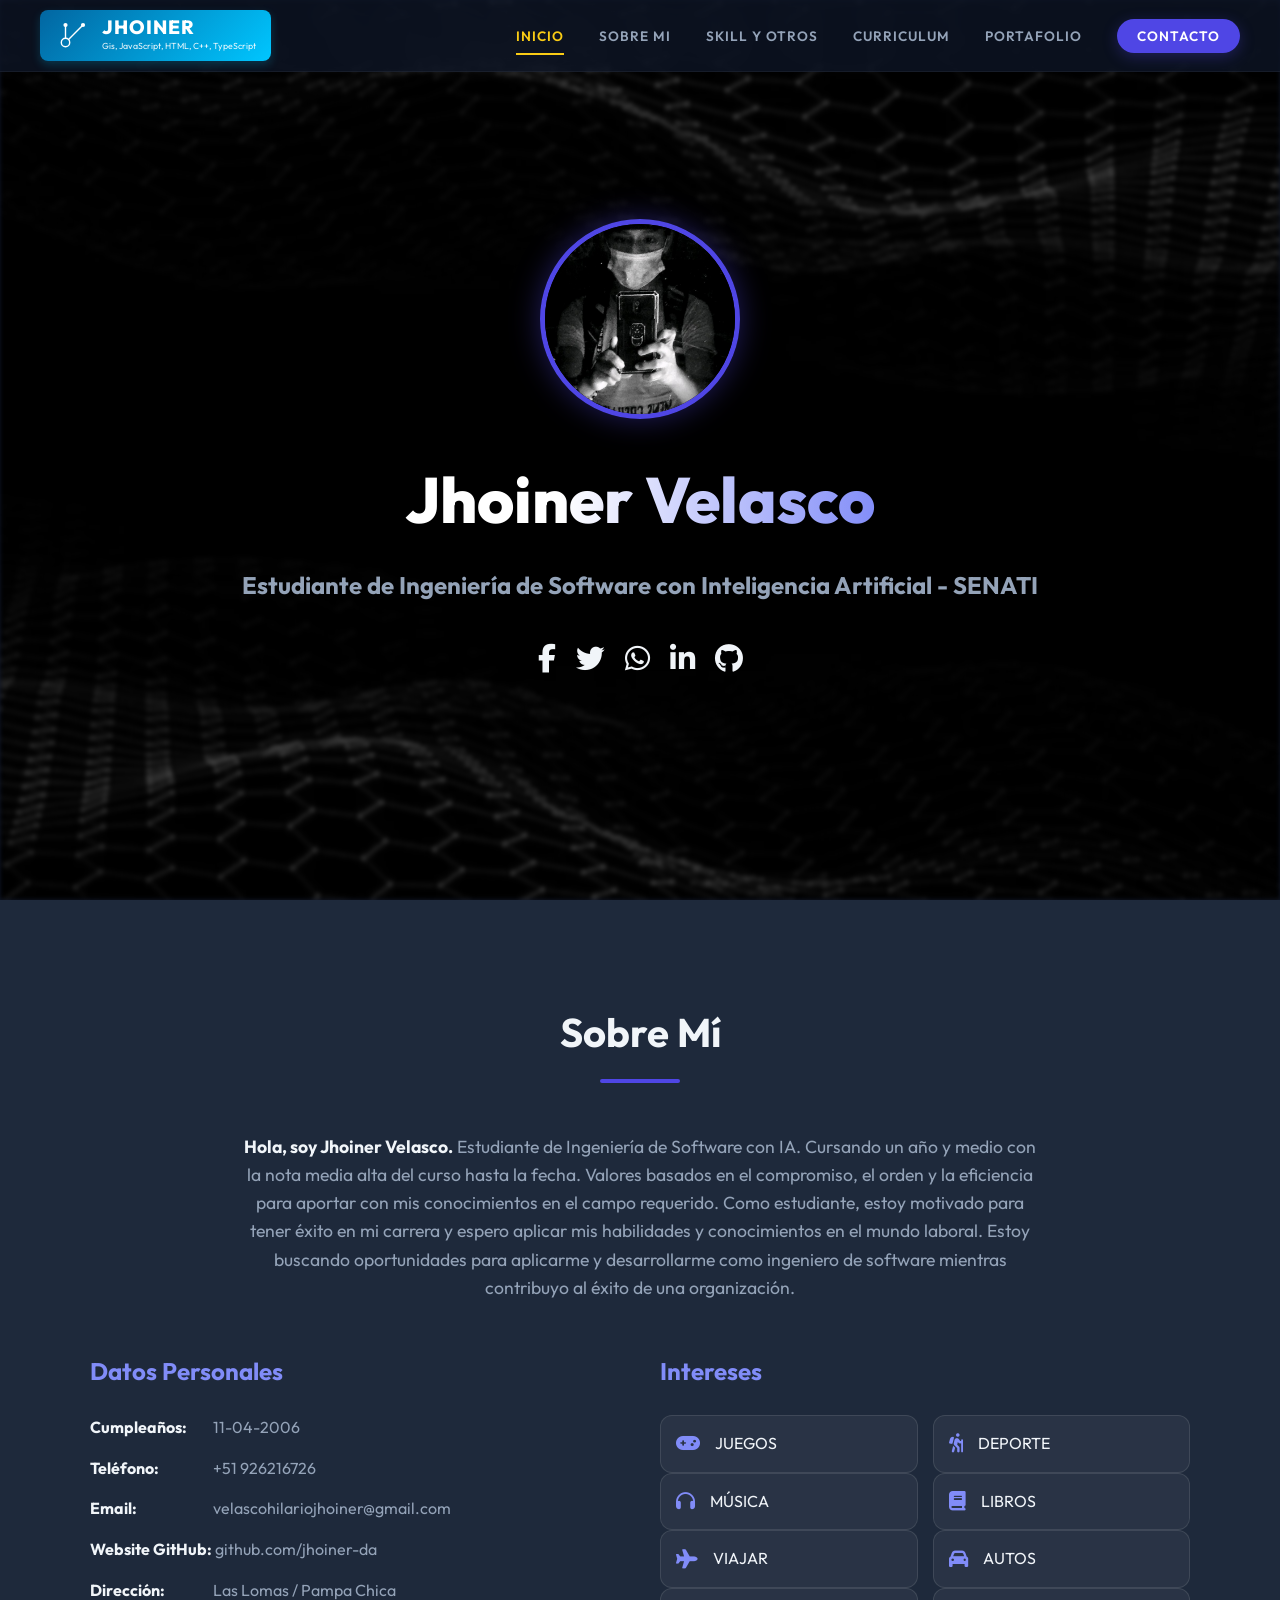
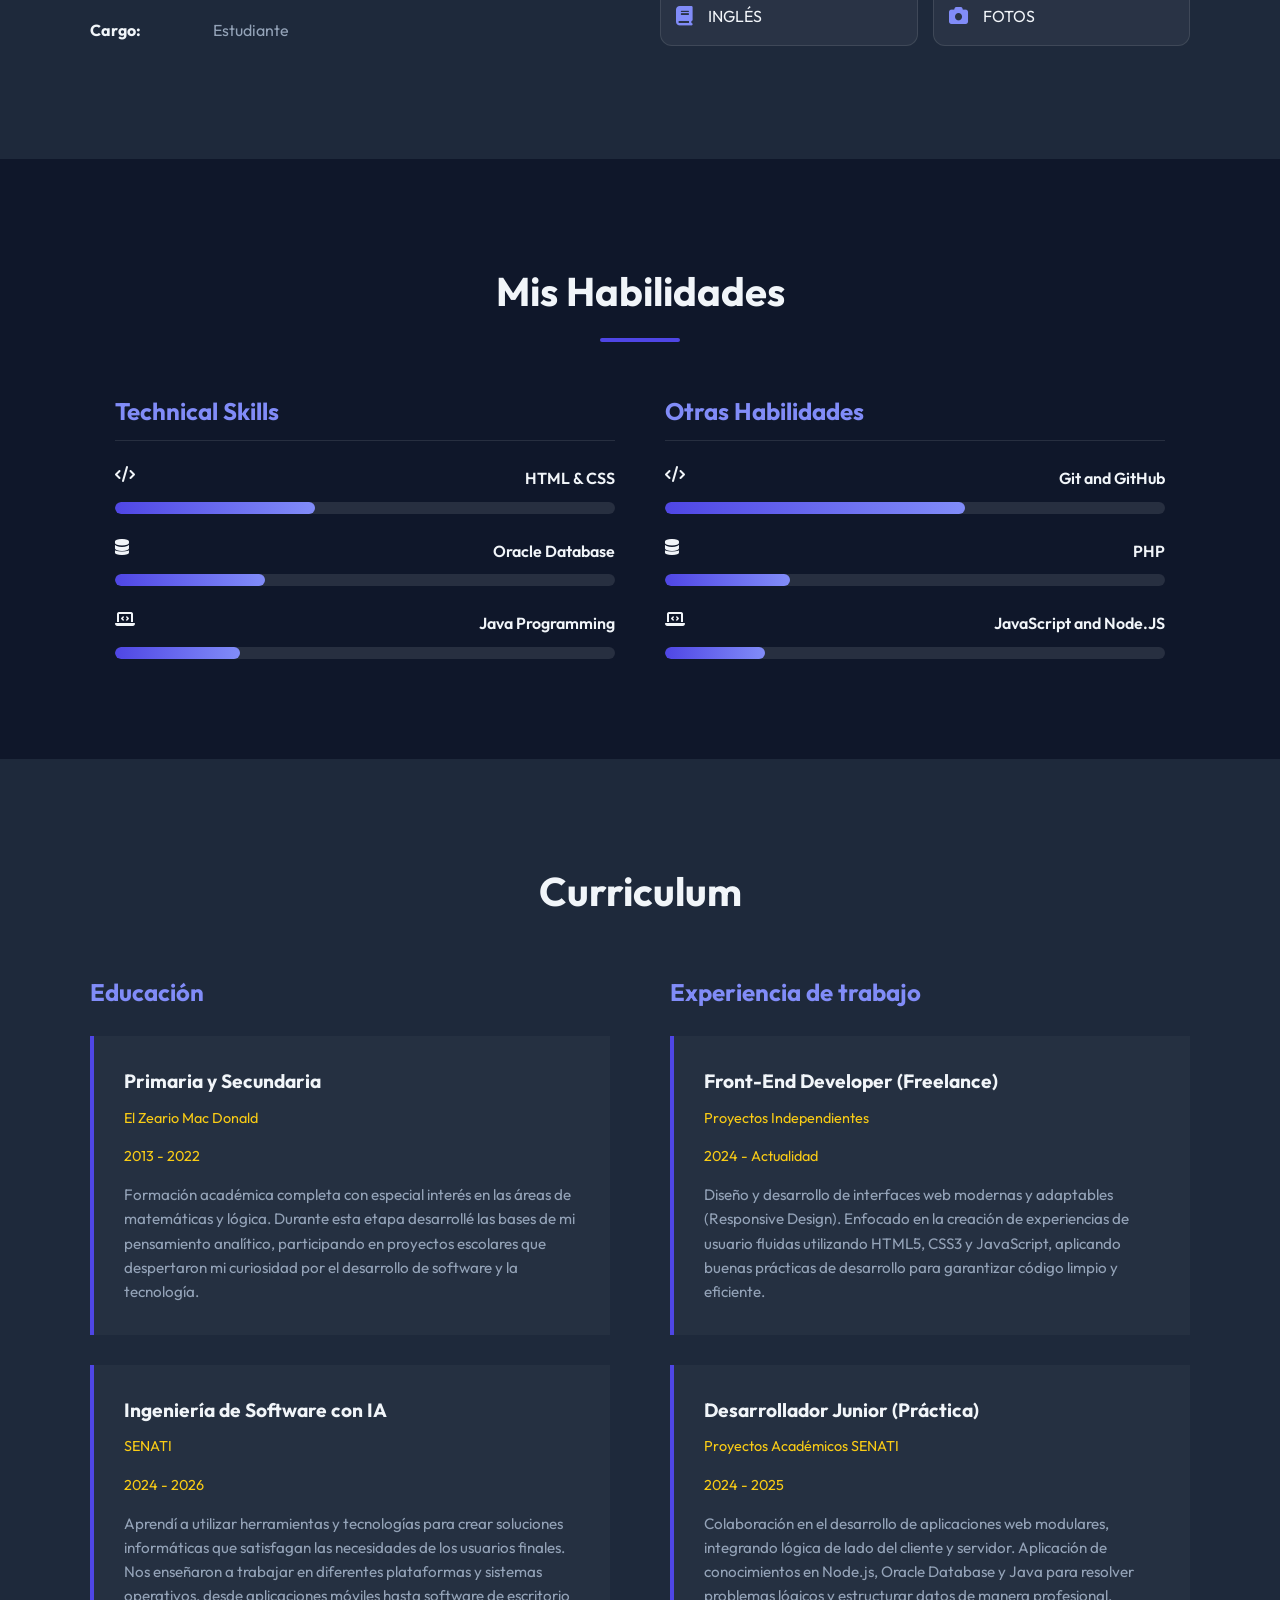
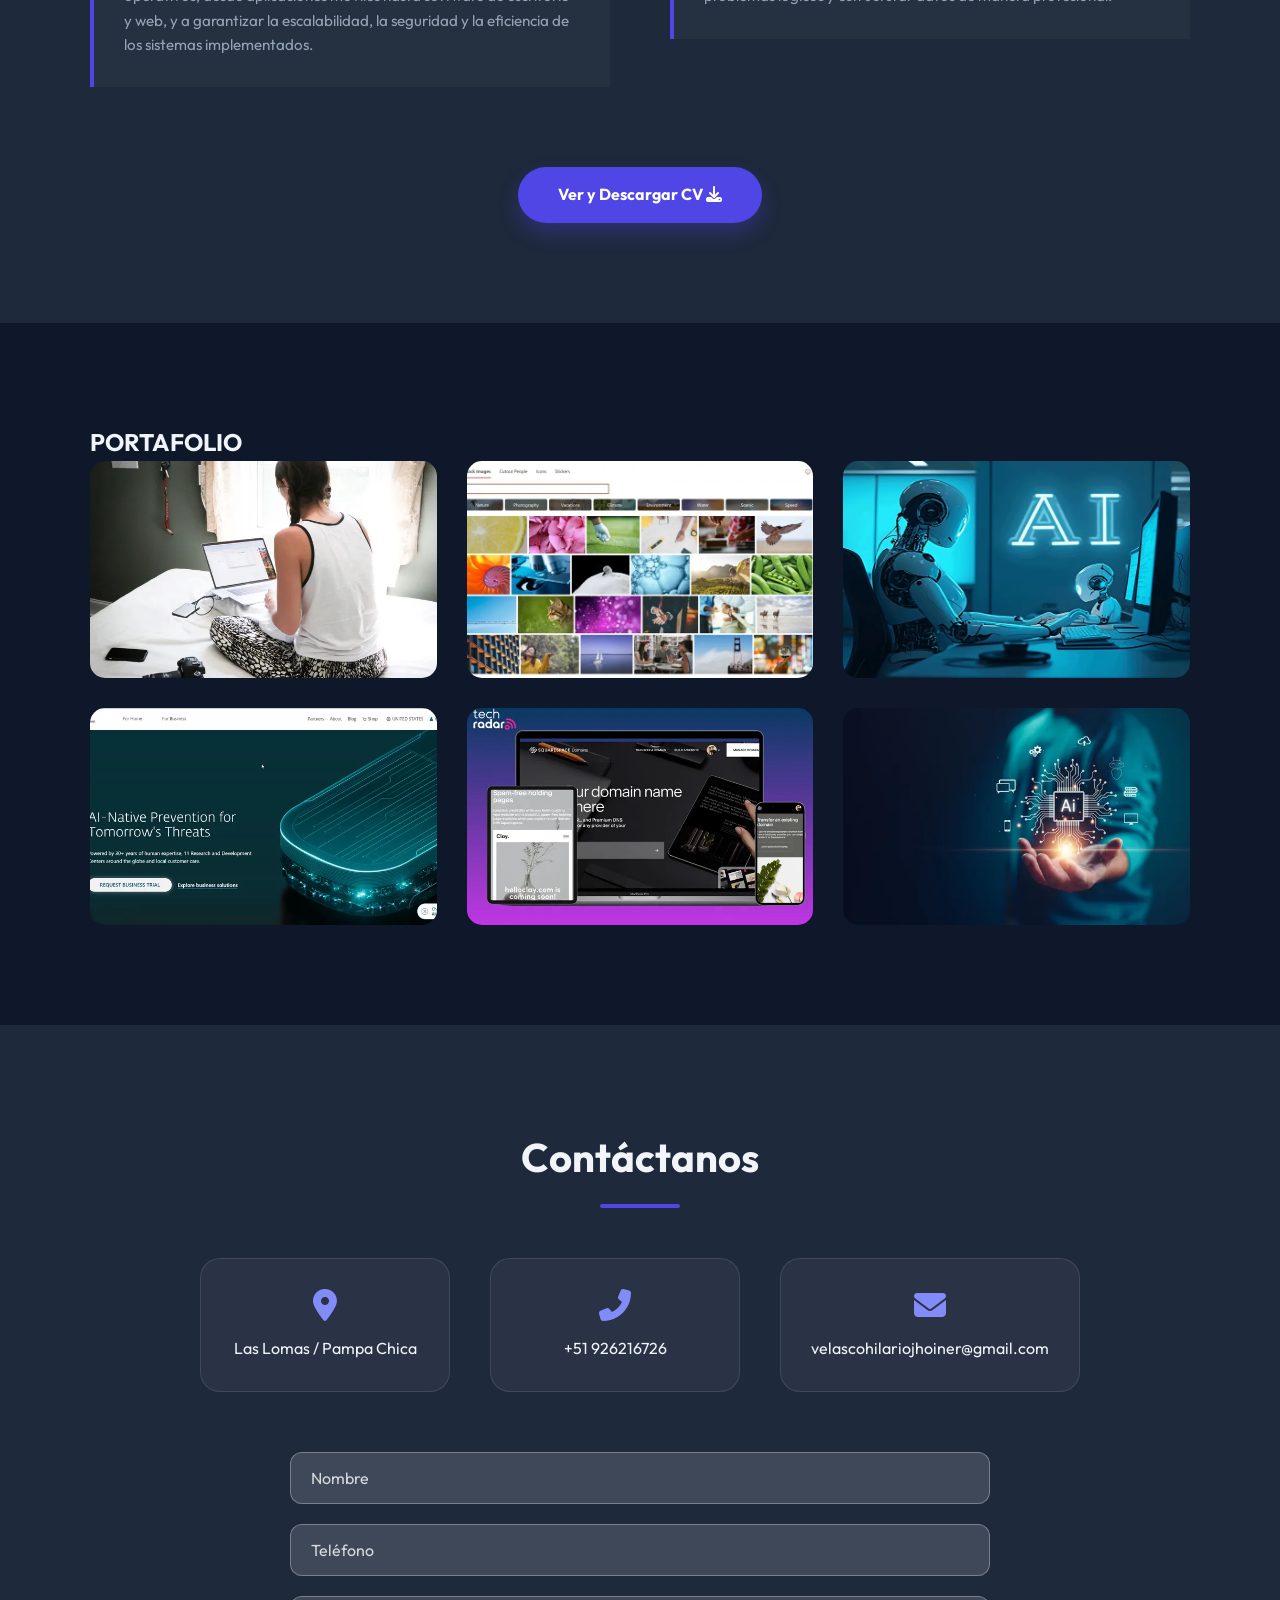
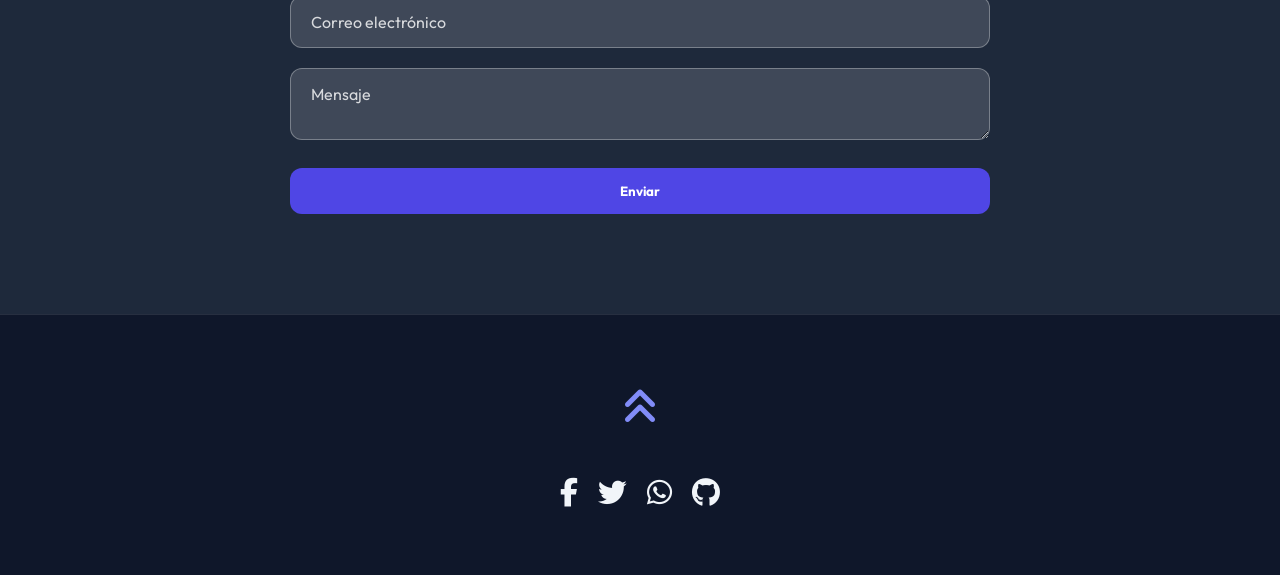
==== index.html @ f40718c8 "Fix: Reemplazo de PDF corrupto por CV profesional en formato HTML imprimible" ====
<!DOCTYPE html>
<html lang="es">
<head>
    <meta charset="UTF-8">
    <meta http-equiv="X-UA-Compatible" content="IE=edge">
    <meta name="viewport" content="width=device-width, initial-scale=1.0">
    <meta name="description" content="Portafolio profesional de Jhoiner Velasco, estudiante de Ingeniería de Software con IA. Especialista en GIS, JavaScript, HTML, C++ y TypeScript.">
    <meta name="keywords" content="Jhoiner Velasco, Ingeniería de Software, Inteligencia Artificial, SENATI, GIS, JavaScript, Desarrollo Web">
    <link rel="stylesheet" href="https://cdnjs.cloudflare.com/ajax/libs/font-awesome/6.1.2/css/all.min.css"
          integrity="sha512-1sCRPdkRXhBV2PBLUdRb4tMg1w2YPf37qatUFeS7zlBy7jJI8Lf4VHwWfZZfpXtYSLy85pkm9GaYVYMfw5BC1A=="
          crossorigin="anonymous" referrerpolicy="no-referrer" />
    <title>Jhoiner Velasco | Portafolio de Ingeniería de Software</title>
    <link rel="stylesheet" href="css/estilo.css">
</head>
<body>

<!-- MENU ENCABEZADO -->
<header>
    <div class="scroll-progress" id="scroll-progress"></div>
    <div class="header-container">
        <div class="logo">
            <div class="logo-box">
                <div class="logo-icon">
                    <svg viewBox="0 0 100 100" xmlns="http://www.w3.org/2000/svg">
                        <circle cx="30" cy="70" r="12" fill="none" stroke="white" stroke-width="4"/>
                        <line x1="38" y1="62" x2="80" y2="20" stroke="white" stroke-width="4"/>
                        <line x1="30" y1="58" x2="30" y2="20" stroke="white" stroke-width="4"/>
                        <circle cx="80" cy="20" r="6" fill="white"/>
                        <circle cx="30" cy="20" r="6" fill="white"/>
                    </svg>
                </div>
                <div class="logo-text">
                    <span class="main-text">JHOINER</span>
                    <span class="sub-text">Gis, JavaScript, HTML, C++, TypeScript</span>
                </div>
            </div>
        </div>
        <nav id="nav">
            <ul>
                <li><a href="#inicio">INICIO</a></li>
                <li><a href="#sobremi">SOBRE MI</a></li>
                <li><a href="#Skill-y-Otros">Skill y Otros</a></li>
                <li><a href="#curriculum">CURRICULUM</a></li>
                <li><a href="#portfolio">PORTAFOLIO</a></li>
                <li><a href="#contacto" class="btn-contacto">CONTACTO</a></li>
            </ul>
        </nav>
        <div class="nav-responsive" id="nav-responsive" onclick="mostrarOcultarMenu()">
            <i class="fa-solid fa-bars"></i>
        </div>
    </div>
</header>

<!-- SECCIÓN INICIO -->
<section id="inicio" class="inicio">
    <div class="fondo-imagen">
        <img src="img/tecnologia-abstracta-onda-hexagonal-particulas-visualizacion-grandes-datos-fondo-oscuro-vectorial-puntos-lineas-movimiento-inteligencia-artificial_744733-1498.avif"
             alt="Fondo tecnología" class="imagen-fondo">
    </div>
    <div class="contenido-banner">
        <div class="contenedor-img">
            <img src="img/Imagen de WhatsApp 2025-03-13 a las 07.01.52_58d3484d.jpg" alt="Foto de perfil">
        </div>
        <h1>Jhoiner Velasco</h1>
        <h2>Estudiante de Ingeniería de Software con Inteligencia Artificial - SENATI</h2>
        <div class="redes">
            <a href="#"><i class="fa-brands fa-facebook-f"></i></a>
            <a href="#"><i class="fa-brands fa-twitter"></i></a>
            <a href="#"><i class="fa-brands fa-whatsapp"></i></a>
            <a href="#"><i class="fa-brands fa-linkedin-in"></i></a>
            <a href="#"><i class="fa-brands fa-github"></i></a>
        </div>
    </div>
</section>

<!-- SECCIÓN SOBRE MÍ -->
<section id="sobremi" class="sobremi">
    <div class="contenido-seccion">
        <h2>Sobre Mí</h2>
        <p><span>Hola, soy Jhoiner Velasco.</span> Estudiante de Ingeniería de Software con IA. Cursando un año y medio con la nota media alta del curso hasta la fecha. Valores basados en el compromiso, el orden y la eficiencia para aportar con mis conocimientos en el campo requerido.
            Como estudiante, estoy motivado para tener éxito en mi carrera y espero aplicar mis habilidades y conocimientos en el mundo laboral. Estoy buscando oportunidades para aplicarme y desarrollarme como ingeniero de software mientras contribuyo al éxito de una organización.</p>

        <div class="fila">
            <!-- datos personales -->
            <div class="col">
                <h3>Datos Personales</h3>
                <ul>
                    <li><strong>Cumpleaños:</strong> 11-04-2006</li>
                    <li><strong>Teléfono:</strong> +51 926216726</li>
                    <li><strong>Email:</strong> velascohilariojhoiner@gmail.com</li>
                    <li><strong>Website GitHub:</strong> github.com/jhoiner-da</li>
                    <li><strong>Dirección:</strong> Las Lomas / Pampa Chica</li>
                    <li><strong>Cargo:</strong> <span>Estudiante</span></li>
                </ul>
            </div>

            <!-- intereses -->
            <div class="col">
                <h3>Intereses</h3>
                <div class="contenedor-intereses">
                    <div class="interes-grupo">
                        <div class="interes"><i class="fa-solid fa-gamepad"></i><span>JUEGOS</span></div>
                        <div class="interes"><i class="fa-solid fa-headphones"></i><span>MÚSICA</span></div>
                        <div class="interes"><i class="fa-solid fa-plane"></i><span>VIAJAR</span></div>
                        <div class="interes"><i class="fa-solid fa-book"></i><span>INGLÉS</span></div>
                    </div>
                    <div class="interes-grupo">
                        <div class="interes"><i class="fa-solid fa-person-hiking"></i><span>DEPORTE</span></div>
                        <div class="interes"><i class="fa-solid fa-book"></i><span>LIBROS</span></div>
                        <div class="interes"><i class="fa-solid fa-car"></i><span>AUTOS</span></div>
                        <div class="interes"><i class="fa-solid fa-camera"></i><span>FOTOS</span></div>
                    </div>
                </div>
            </div>
        </div>
    </div>
</section>

<!-- SECCIÓN SKILL Y OTROS -->
<section id="Skill-y-Otros" class="skill-otros">
    <div class="contenido-seccion">
        <h2 class="section-title">Mis Habilidades</h2>
        <div class="skills-container">
            <div class="skills-group">
                <h3>Technical Skills</h3>
                <div class="skills-bar">
                    <div class="skill-item">
                        <span><i class="fas fa-code"></i> HTML & CSS</span>
                        <div class="progress-bar">
                            <div class="progress-fill" style="width: 40%;"></div>
                        </div>
                    </div>
                    <div class="skill-item">
                        <span><i class="fas fa-database"></i> Oracle Database</span>
                        <div class="progress-bar">
                            <div class="progress-fill" style="width: 30%;"></div>
                        </div>
                    </div>
                    <div class="skill-item">
                        <span><i class="fas fa-laptop-code"></i> Java Programming</span>
                        <div class="progress-bar">
                            <div class="progress-fill" style="width: 25%;"></div>
                        </div>
                    </div>
                </div>
            </div>

            <div class="skills-group">
                <h3>Otras Habilidades</h3>
                <div class="skills-bar">
                    <div class="skill-item">
                        <span><i class="fas fa-code"></i> Git and GitHub</span>
                        <div class="progress-bar">
                            <div class="progress-fill" style="width: 60%;"></div>
                        </div>
                    </div>
                    <div class="skill-item">
                        <span><i class="fas fa-database"></i> PHP</span>
                        <div class="progress-bar">
                            <div class="progress-fill" style="width: 25%;"></div>
                        </div>
                    </div>
                    <div class="skill-item">
                        <span><i class="fas fa-laptop-code"></i> JavaScript and Node.JS</span>
                        <div class="progress-bar">
                            <div class="progress-fill" style="width: 20%;"></div>
                        </div>
                    </div>
                </div>
            </div>
        </div>
    </div>
</section>

<!-- SECCION CURRICULUM -->
<section id="curriculum" class="curriculum">
    <div class="contenido-seccion">
     <h3 class="section-title">Curriculum</h3>
        <div class="fila">
            <div class="col izquierda">
                <h3>Educación</h3>
                <div class="item izq">
                    <h4>Primaria y Secundaria</h4>
                    <span class="casa">El Zeario Mac Donald</span>
                    <span class="fecha">2013 - 2022</span>
                    <p>Formación académica completa con especial interés en las áreas de matemáticas y lógica. Durante esta etapa desarrollé las bases de mi pensamiento analítico, participando en proyectos escolares que despertaron mi curiosidad por el desarrollo de software y la tecnología.</p>
                    <div class="conectori">
                        <div class="circuloi"></div>
                    </div>
                </div>
                <div class="item izq">
                    <h4>Ingeniería de Software con IA</h4>
                    <span class="casa">SENATI</span>
                    <span class="fecha">2024 - 2026</span>
                    <p>Aprendí a utilizar herramientas y tecnologías para crear soluciones informáticas que satisfagan las necesidades de los usuarios finales. Nos enseñaron a trabajar en diferentes plataformas y sistemas operativos, desde aplicaciones móviles hasta software de escritorio y web, y a garantizar la escalabilidad, la seguridad y la eficiencia de los sistemas implementados.</p>
                    <div class="conectori">
                        <div class="circuloi"></div>
                    </div>
                </div>
            </div>

            <div class="col derecha">
                <h3>Experiencia de trabajo</h3>
                <div class="item der">
                    <h4>Front-End Developer (Freelance)</h4>
                    <span class="casa">Proyectos Independientes</span>
                    <span class="fecha">2024 - Actualidad</span>
                    <p>Diseño y desarrollo de interfaces web modernas y adaptables (Responsive Design). Enfocado en la creación de experiencias de usuario fluidas utilizando HTML5, CSS3 y JavaScript, aplicando buenas prácticas de desarrollo para garantizar código limpio y eficiente.</p>
                    <div class="conectord">
                        <div class="circulod"></div>
                    </div>
                </div>
                <div class="item der">
                    <h4>Desarrollador Junior (Práctica)</h4>
                    <span class="casa">Proyectos Académicos SENATI</span>
                    <span class="fecha">2024 - 2025</span>
                    <p>Colaboración en el desarrollo de aplicaciones web modulares, integrando lógica de lado del cliente y servidor. Aplicación de conocimientos en Node.js, Oracle Database y Java para resolver problemas lógicos y estructurar datos de manera profesional.</p>
                    <div class="conectord">
                        <div class="circulod"></div>
                    </div>
                </div>
            </div>
        </div>
        <div class="descarga-cv-container">
            <a href="cv.html" target="_blank" id="boton-descarga">
                Ver y Descargar CV <i class="fa-solid fa-download"></i>
            </a>
        </div>
    </div>
</section>

<!-- SECCION PORTFOLIO -->
<section id="portfolio" class="portfolio">
    <div class="contenido-seccion">
        <h2>PORTAFOLIO</h2>
        <div class="galeria">
            <div class="proyecto">
                <img src="img/CUV3k8A4VJsDUSNww4qowi-650-80.jpg.webp" alt="">
                <div class="overlay">
                    <h3>Diseño Creativo</h3>
                    <p>Fotografía</p>
                </div>
            </div>
            <div class="proyecto">
                <img src="img/aYKEtovRzr4qCpN6HAznTf-840-80.jpg.webp" alt="">
                <div class="overlay">
                    <h3>Diseño Creativo</h3>
                    <p>Fotografía</p>
                </div>
            </div>
            <div class="proyecto">
                <img src="img/7YSmYZCfTNzJeivwGhrD9L-840-80.png.webp" alt="">
                <div class="overlay">
                    <h3>Diseño Creativo</h3>
                    <p>Fotografía</p>
                </div>
            </div>
            <div class="proyecto">
                <img src="img/AN9z7zVxf34DcVp2reQ2jB-840-80.jpg.webp" alt="">
                <div class="overlay">
                    <h3>Diseño Creativo</h3>
                    <p>Fotografía</p>
                </div>
            </div>
            <div class="proyecto">
                <img src="img/5EiYGEVpPUxRoWRbKuSDWJ-650-80.png.webp" alt="">
                <div class="overlay">
                    <h3>Diseño Creativo</h3>
                    <p>Fotografía</p>
                </div>
            </div>
            <div class="proyecto">
                <img src="img/3Ek42Bm7W4No2qAL4PKvCU-650-80.jpg.webp" alt="">
                <div class="overlay">
                    <h3>Diseño Creativo</h3>
                    <p>Fotografía</p>
                </div>
            </div>
        </div>
    </div>
</section>

<!-- SECCIÓN CONTACTO -->
<section id="contacto" class="contact-section">
    <div class="container">
        <h2 class="section-title">Contáctanos</h2>

        <div class="contact-info">
            <div class="contact-item"><i class="fas fa-map-marker-alt"></i><p>Las Lomas / Pampa Chica</p></div>
            <div class="contact-item"><i class="fas fa-phone-alt"></i><p>+51 926216726</p></div>
            <div class="contact-item"><i class="fas fa-envelope"></i><p>velascohilariojhoiner@gmail.com</p></div>
        </div>

        <form class="contact-form" id="contact-form">
            <div class="form-group"><input type="text" name="nombre" placeholder="Nombre" required></div>
            <div class="form-group"><input type="tel" name="telefono" placeholder="Teléfono" required></div>
            <div class="form-group"><input type="email" name="email" placeholder="Correo electrónico" required></div>
            <div class="form-group"><textarea name="mensaje" placeholder="Mensaje" required></textarea></div>
            <button type="submit" class="btn">Enviar</button>
        </form>
    </div>
</section>

<!-- FOOTER -->
<footer>
    <a href="#inicio" class="arriba"><i class="fa-solid fa-angles-up"></i></a>
    <div class="redes">
        <a href="#"><i class="fa-brands fa-facebook-f"></i></a>
        <a href="#"><i class="fa-brands fa-twitter"></i></a>
        <a href="#"><i class="fa-brands fa-whatsapp"></i></a>
        <a href="#"><i class="fa-brands fa-github"></i></a>
    </div>
</footer>

<script src="js/script.js"></script>
</body>
</html>
---- css/estilo.css ----
@import url('https://fonts.googleapis.com/css2?family=Outfit:wght@300;400;600;700&display=swap');

/* --- Reset & Base --- */
* {
    margin: 0;
    padding: 0;
    box-sizing: border-box;
    font-family: 'Outfit', sans-serif;
}

:root {
    --primary: #4f46e5;
    --primary-light: #818cf8;
    --accent: #facc15;
    --bg-dark: #0f172a;
    --bg-card: #1e293b;
    --text-main: #f1f5f9;
    --text-dim: #94a3b8;
    --transition: all 0.3s cubic-bezier(0.4, 0, 0.2, 1);
}

html {
    scroll-behavior: smooth;
    overflow-x: hidden;
}

body {
    background-color: var(--bg-dark);
    color: var(--text-main);
    line-height: 1.6;
}

a {
    text-decoration: none;
    color: inherit;
}

li {
    list-style: none;
}

/* --- Header & Layout --- */
header {
    background: rgba(15, 23, 42, 0.7); /* More transparent */
    backdrop-filter: blur(15px); /* Stronger blur */
    width: 100%;
    position: fixed;
    top: 0;
    z-index: 1000;
    border-bottom: 1px solid rgba(255, 255, 255, 0.05);
}

.scroll-progress {
    position: absolute;
    top: 0;
    left: 0;
    height: 3px;
    background: linear-gradient(to right, var(--primary), var(--accent));
    width: 0%; /* Managed by JS */
    z-index: 1001;
    transition: width 0.1s ease;
}

.header-container {
    max-width: 1400px;
    margin: 0 auto;
    display: flex;
    justify-content: space-between; /* Space logo and nav */
    align-items: center;
    padding: 10px 40px;
}

.logo-box {
    display: flex;
    align-items: center;
    background: linear-gradient(135deg, #0266a1, #00c6ff);
    padding: 8px 15px;
    border-radius: 8px;
    gap: 12px;
    box-shadow: 0 4px 10px rgba(0, 198, 255, 0.2);
    transition: var(--transition);
    cursor: pointer;
}

.logo-box:hover {
    transform: translateY(-2px);
    box-shadow: 0 6px 15px rgba(0, 198, 255, 0.4);
}

.logo-icon {
    width: 35px;
    height: 35px;
    display: flex;
    align-items: center;
    justify-content: center;
}

.logo-icon svg {
    width: 100%;
    height: 100%;
}

.logo-text {
    display: flex;
    flex-direction: column;
    color: white;
}

.main-text {
    font-size: 1.2rem;
    font-weight: 800;
    line-height: 1;
    letter-spacing: 1px;
}

.sub-text {
    font-size: 0.55rem;
    font-weight: 400;
    opacity: 0.9;
    margin-top: 2px;
}

nav {
    flex: 0 1 auto;
}

nav ul {
    display: flex;
    gap: 35px;
    align-items: center; /* Center items vertically */
    justify-content: center;
}

nav ul li a {
    font-weight: 600;
    color: var(--text-dim);
    transition: var(--transition);
    text-transform: uppercase;
    font-size: 0.85rem;
    letter-spacing: 1px;
    padding: 10px 0;
    position: relative;
}

nav ul li a::after {
    content: '';
    position: absolute;
    bottom: 0;
    left: 0;
    width: 0;
    height: 2px;
    background: var(--accent);
    transition: var(--transition);
}

nav ul li a:hover::after,
nav ul li a.active::after {
    width: 100%;
}

nav ul li a:hover,
nav ul li a.active {
    color: var(--accent);
}

/* Specific style for Highlighted Contact Button */
.btn-contacto {
    background: var(--primary);
    color: white !important;
    padding: 8px 20px !important;
    border-radius: 50px;
    box-shadow: 0 4px 15px rgba(79, 70, 229, 0.3);
    transition: var(--transition) !important;
}

.btn-contacto::after {
    display: none !important; /* No underline for this button */
}

.btn-contacto:hover {
    background: var(--primary-light) !important;
    transform: translateY(-2px);
    box-shadow: 0 6px 20px rgba(79, 70, 229, 0.5);
    color: white !important;
}

.nav-responsive {
    display: none;
    font-size: 1.5rem;
    cursor: pointer;
    color: var(--text-main);
}

/* --- Responsive Menu --- */
#nav.responsive {
    position: fixed;
    top: 0;
    left: 0;
    background: var(--bg-dark);
    width: 100%;
    height: 100vh;
    display: flex;
    align-items: center;
    justify-content: center;
}

#nav.responsive ul {
    flex-direction: column;
    text-align: center;
}

#nav.responsive ul li a {
    font-size: 2rem;
}

/* --- Home Section --- */
.inicio {
    position: relative;
    height: 100vh;
    display: flex;
    align-items: center;
    justify-content: center;
    overflow: hidden;
}

.fondo-imagen {
    position: absolute;
    top: 0; left: 0;
    width: 100%; height: 100%;
    z-index: -1;
}

.imagen-fondo {
    width: 100%; height: 100%;
    object-fit: cover;
    filter: brightness(0.3) blur(2px);
}

.contenido-banner {
    text-align: center;
    animation: fadeIn 1s ease-out;
}

.contenedor-img {
    width: 200px;
    height: 200px;
    margin: 0 auto 30px;
    border-radius: 50%;
    overflow: hidden;
    border: 5px solid var(--primary);
    box-shadow: 0 0 30px rgba(79, 70, 229, 0.4);
    animation: pulse 2s infinite ease-in-out;
    position: relative;
    cursor: zoom-in;
    transition: all 0.5s cubic-bezier(0.4, 0, 0.2, 1);
    z-index: 1;
}

/* Estado de Zoom */
.contenedor-img.zoomed {
    position: fixed;
    top: 50%;
    left: 50%;
    transform: translate(-50%, -50%) scale(2.5) !important;
    z-index: 2000;
    cursor: zoom-out;
    animation: none; /* Stop pulsing while zoomed */
    box-shadow: 0 0 100px rgba(0, 0, 0, 0.9);
}

/* Fondo oscuro para el zoom */
.zoom-overlay {
    position: fixed;
    top: 0;
    left: 0;
    width: 100%;
    height: 100%;
    background: rgba(0, 0, 0, 0.85);
    backdrop-filter: blur(8px);
    z-index: 1500;
    opacity: 0;
    pointer-events: none;
    transition: opacity 0.4s ease;
}

.zoom-overlay.active {
    opacity: 1;
    pointer-events: auto;
}

@keyframes pulse {
    0% {
        transform: scale(1);
        box-shadow: 0 0 0 0 rgba(79, 70, 229, 0.7);
    }
    70% {
        transform: scale(1.05);
        box-shadow: 0 0 0 20px rgba(79, 70, 229, 0);
    }
    100% {
        transform: scale(1);
        box-shadow: 0 0 0 0 rgba(79, 70, 229, 0);
    }
}

.contenedor-img img {
    width: 100%;
    height: 100%;
    object-fit: cover;
}

.inicio h1 {
    font-size: 4rem;
    font-weight: 800;
    margin-bottom: 15px;
    background: linear-gradient(
        to right,
        #fff 20%,
        var(--primary-light) 40%,
        var(--accent) 60%,
        var(--primary-light) 80%,
        #fff 100%
    );
    background-size: 200% auto;
    -webkit-background-clip: text;
    -webkit-text-fill-color: transparent;
    animation: textShimmer 4s linear infinite; /* Shimmer effect */
}

@keyframes textShimmer {
    to {
        background-position: 200% center;
    }
}

.inicio h2 {
    font-size: 1.5rem;
    color: var(--text-dim);
    margin-bottom: 30px;
}

.redes {
    display: flex;
    justify-content: center;
    gap: 20px;
}

.redes a {
    font-size: 1.8rem;
    color: var(--text-main);
    transition: var(--transition);
}

.redes a:hover {
    color: var(--primary-light);
    transform: translateY(-5px);
}

/* --- Shared Section Styling --- */
section {
    padding: 100px 20px;
}

.contenido-seccion {
    max-width: 1100px;
    margin: 0 auto;
}

h2.section-title, h3.section-title, .sobremi h2 {
    font-size: 2.5rem;
    text-align: center;
    margin-bottom: 50px;
    position: relative;
}

h2.section-title::after, .sobremi h2::after {
    content: '';
    display: block;
    width: 80px;
    height: 4px;
    background: var(--primary);
    margin: 15px auto 0;
    border-radius: 2px;
}

/* --- About Me --- */
.sobremi {
    background: var(--bg-card);
}

.sobremi p {
    font-size: 1.1rem;
    color: var(--text-dim);
    text-align: center;
    max-width: 800px;
    margin: 0 auto 50px;
}

.sobremi p span {
    color: var(--text-main);
    font-weight: 700;
}

.fila {
    display: flex;
    flex-wrap: wrap;
    gap: 40px;
}

.col {
    flex: 1 1 350px;
}

.col h3 {
    font-size: 1.5rem;
    margin-bottom: 25px;
    color: var(--primary-light);
    display: flex;
    align-items: center;
    gap: 10px;
}

.col ul li {
    margin-bottom: 15px;
    color: var(--text-dim);
}

.col ul li strong {
    color: var(--text-main);
    min-width: 120px;
    display: inline-block;
}

.contenedor-intereses {
    display: grid;
    grid-template-columns: repeat(2, 1fr);
    gap: 15px;
}

.interes {
    background: rgba(255, 255, 255, 0.05);
    padding: 15px;
    border-radius: 12px;
    display: flex;
    align-items: center;
    gap: 15px;
    transition: var(--transition);
    border: 1px solid rgba(255, 255, 255, 0.1);
}

.interes:hover {
    background: rgba(79, 70, 229, 0.1);
    border-color: var(--primary);
    transform: translateY(-3px);
}

.interes i {
    font-size: 1.2rem;
    color: var(--primary-light);
}

.descarga-cv-container {
    text-align: center;
    margin-top: 50px;
}

#boton-descarga {
    display: inline-block;
    padding: 15px 40px;
    background: var(--primary);
    border: none;
    border-radius: 50px;
    color: white;
    font-weight: 700;
    font-size: 1rem;
    cursor: pointer;
    transition: var(--transition);
    box-shadow: 0 10px 20px rgba(79, 70, 229, 0.3);
    text-decoration: none;
}

#boton-descarga:hover {
    background: #4338ca;
    transform: translateY(-5px);
    box-shadow: 0 15px 30px rgba(79, 70, 229, 0.5);
}

/* --- Skills --- */
.skill-otros {
    background: var(--bg-dark);
}

.skills-container {
    display: flex;
    flex-wrap: wrap;
    gap: 50px;
    justify-content: center;
}

.skills-group {
    flex: 1 1 400px;
    max-width: 500px;
}

.skills-group h3 {
    font-size: 1.5rem;
    margin-bottom: 25px;
    color: var(--primary-light);
    border-bottom: 1px solid rgba(255, 255, 255, 0.1);
    padding-bottom: 10px;
}

.skills-bar {
    display: grid;
    gap: 25px;
}

.skill-item span {
    display: flex;
    justify-content: space-between;
    margin-bottom: 10px;
    font-weight: 600;
}

.progress-bar {
    background: rgba(255, 255, 255, 0.1);
    height: 12px;
    border-radius: 10px;
    overflow: hidden;
}

.progress-fill {
    height: 100%;
    background: linear-gradient(to right, var(--primary), var(--primary-light));
    border-radius: 10px;
    transition: width 1.5s ease;
}

/* --- Curriculum --- */
.curriculum {
    background: var(--bg-card);
}

.curriculum .fila {
    display: grid;
    grid-template-columns: 1fr 1fr;
    gap: 60px;
}

.item {
    padding: 30px;
    background: rgba(255, 255, 255, 0.03);
    border-left: 4px solid var(--primary);
    margin-bottom: 30px;
    position: relative;
    transition: var(--transition);
}

.item:hover {
    background: rgba(255, 255, 255, 0.05);
}

.item h4 {
    font-size: 1.2rem;
    margin-bottom: 10px;
    color: var(--text-main);
}

.item span {
    display: block;
    font-size: 0.9rem;
    color: var(--accent);
    margin-bottom: 15px;
}

.item p {
    font-size: 0.95rem;
    color: var(--text-dim);
}

/* --- Portfolio --- */
.portfolio {
    background: var(--bg-dark);
}

.galeria {
    display: grid;
    grid-template-columns: repeat(auto-fit, minmax(300px, 1fr));
    gap: 30px;
}

.proyecto {
    position: relative;
    border-radius: 15px;
    overflow: hidden;
    aspect-ratio: 16/10;
}

.proyecto img {
    width: 100%; height: 100%;
    object-fit: cover;
    transition: var(--transition);
}

.proyecto .overlay {
    position: absolute;
    inset: 0;
    background: linear-gradient(to top, rgba(15, 23, 42, 0.9), transparent);
    display: flex;
    flex-direction: column;
    justify-content: flex-end;
    padding: 30px;
    opacity: 0;
    transition: var(--transition);
}

.proyecto:hover img {
    transform: scale(1.1);
}

.proyecto:hover .overlay {
    opacity: 1;
}

/* --- Contact Section --- */
.contact-section {
    background: var(--bg-card);
}

.contact-info {
    display: flex;
    justify-content: center;
    gap: 40px;
    flex-wrap: wrap;
    margin-bottom: 60px;
}

.contact-item {
    background: rgba(255, 255, 255, 0.05);
    padding: 30px;
    border-radius: 20px;
    text-align: center;
    min-width: 250px;
    border: 1px solid rgba(255, 255, 255, 0.1);
    transition: var(--transition);
}

.contact-item:hover {
    border-color: var(--primary);
    transform: translateY(-5px);
}

.contact-item i {
    font-size: 2rem;
    color: var(--primary-light);
    margin-bottom: 15px;
}

.contact-form {
    max-width: 700px;
    margin: 0 auto;
    display: grid;
    gap: 20px;
}

.form-group input, .form-group textarea {
    width: 100%;
    padding: 15px 20px;
    background: rgba(255, 255, 255, 0.15); /* Even lighter for better contrast */
    border: 1px solid rgba(255, 255, 255, 0.3); /* Stronger border */
    border-radius: 12px;
    color: white;
    font-size: 1rem;
    outline: none;
    transition: var(--transition);
}

.form-group input::placeholder, .form-group textarea::placeholder {
    color: rgba(255, 255, 255, 0.8); /* Very clear placeholders */
}

.form-group input:focus, .form-group textarea:focus {
    border-color: var(--primary-light);
    background: rgba(255, 255, 255, 0.2);
    box-shadow: 0 0 15px rgba(79, 70, 229, 0.3);
}

.contact-form .btn {
    padding: 15px;
    background: var(--primary);
    color: white;
    border: none;
    border-radius: 12px;
    font-weight: 700;
    cursor: pointer;
    transition: var(--transition);
}

.contact-form .btn:hover {
    background: #4338ca;
}

/* --- Footer --- */
footer {
    padding: 60px 20px;
    text-align: center;
    background: var(--bg-dark);
    border-top: 1px solid rgba(255, 255, 255, 0.1);
}

footer .arriba {
    font-size: 2.5rem;
    color: var(--primary-light);
    display: inline-block;
    margin-bottom: 30px;
    animation: bounce 2s infinite;
}

/* --- Animations --- */
@keyframes fadeIn {
    from { opacity: 0; transform: translateY(20px); }
    to { opacity: 1; transform: translateY(0); }
}

@keyframes bounce {
    0%, 20%, 50%, 80%, 100% {transform: translateY(0);}
    40% {transform: translateY(-10px);}
    60% {transform: translateY(-5px);}
}

/* --- Responsive Defaults --- */
@media (max-width: 992px) {
    .inicio h1 { font-size: 3rem; }
    .nav-responsive { display: block; }
    nav { display: none; }
    .curriculum .fila { grid-template-columns: 1fr; }
}

@media (max-width: 600px) {
    .header-container { gap: 0; }
    .inicio h1 { font-size: 2.2rem; }
}
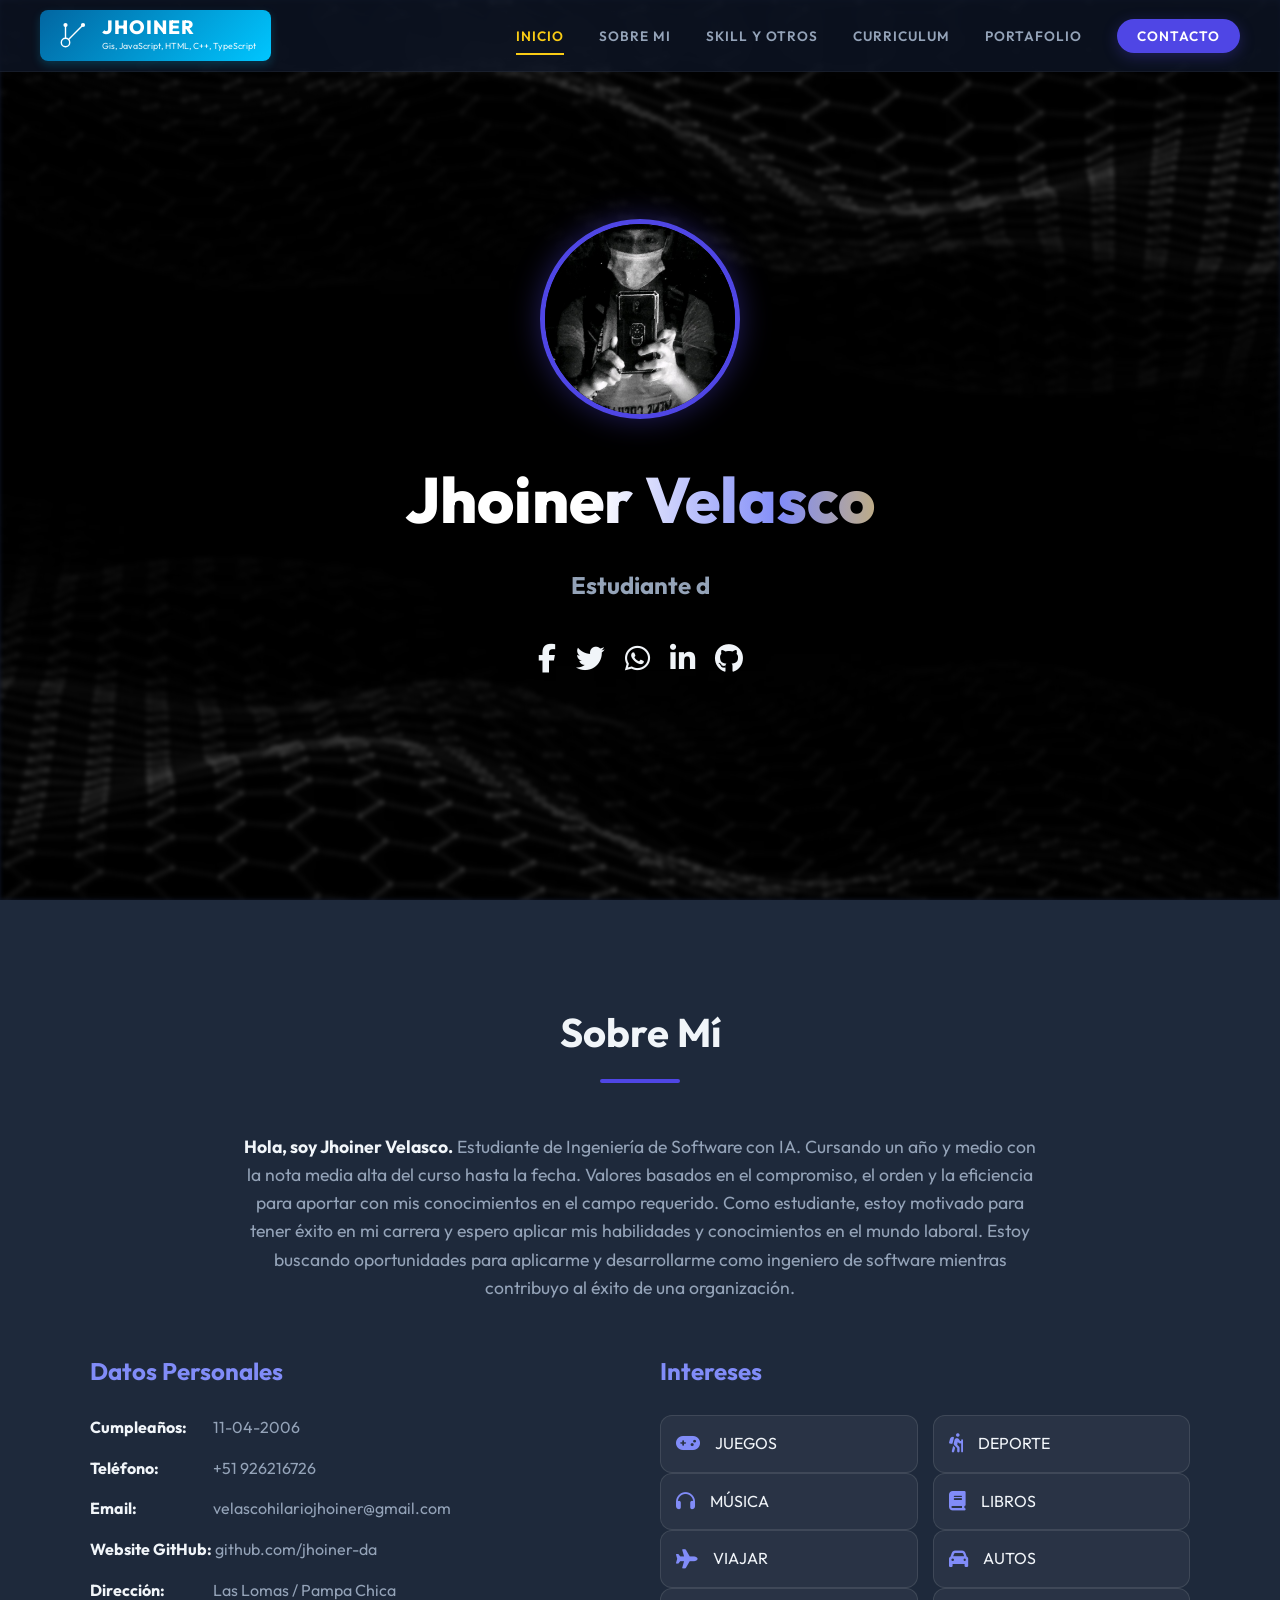
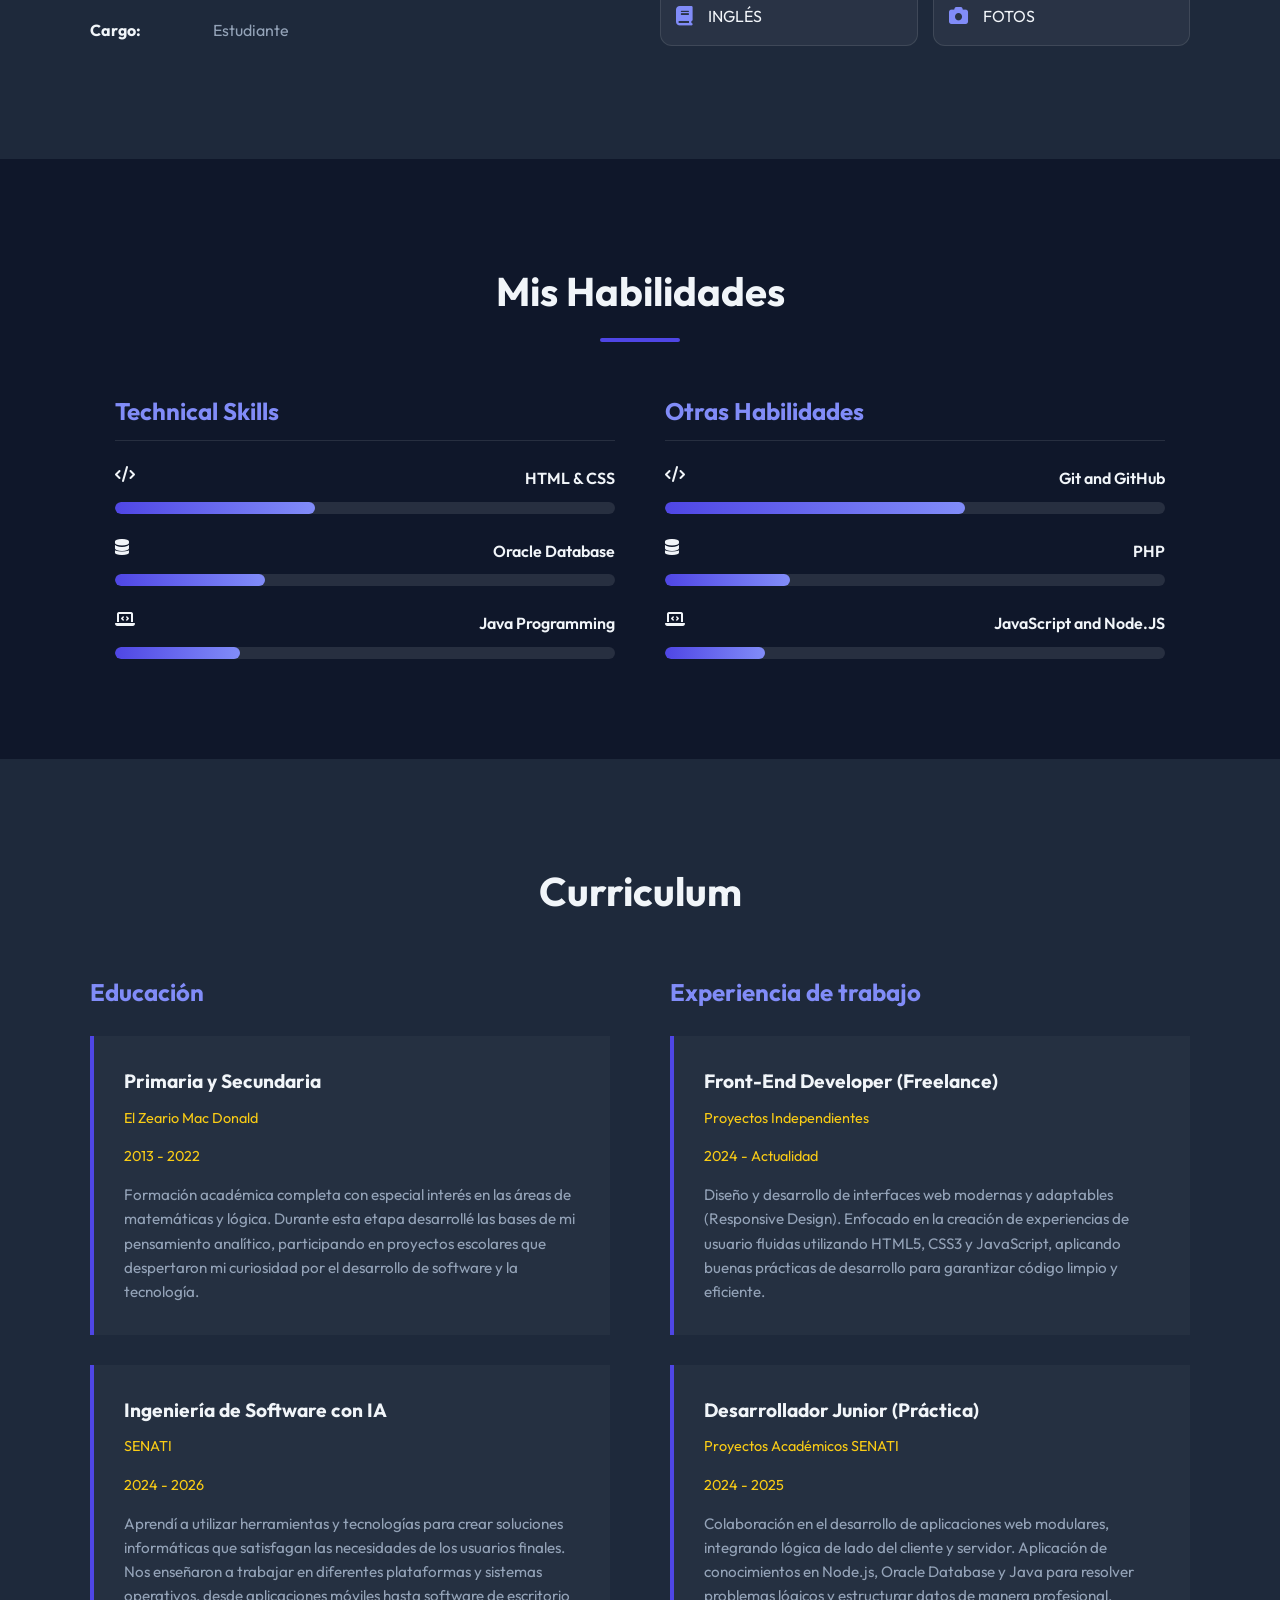
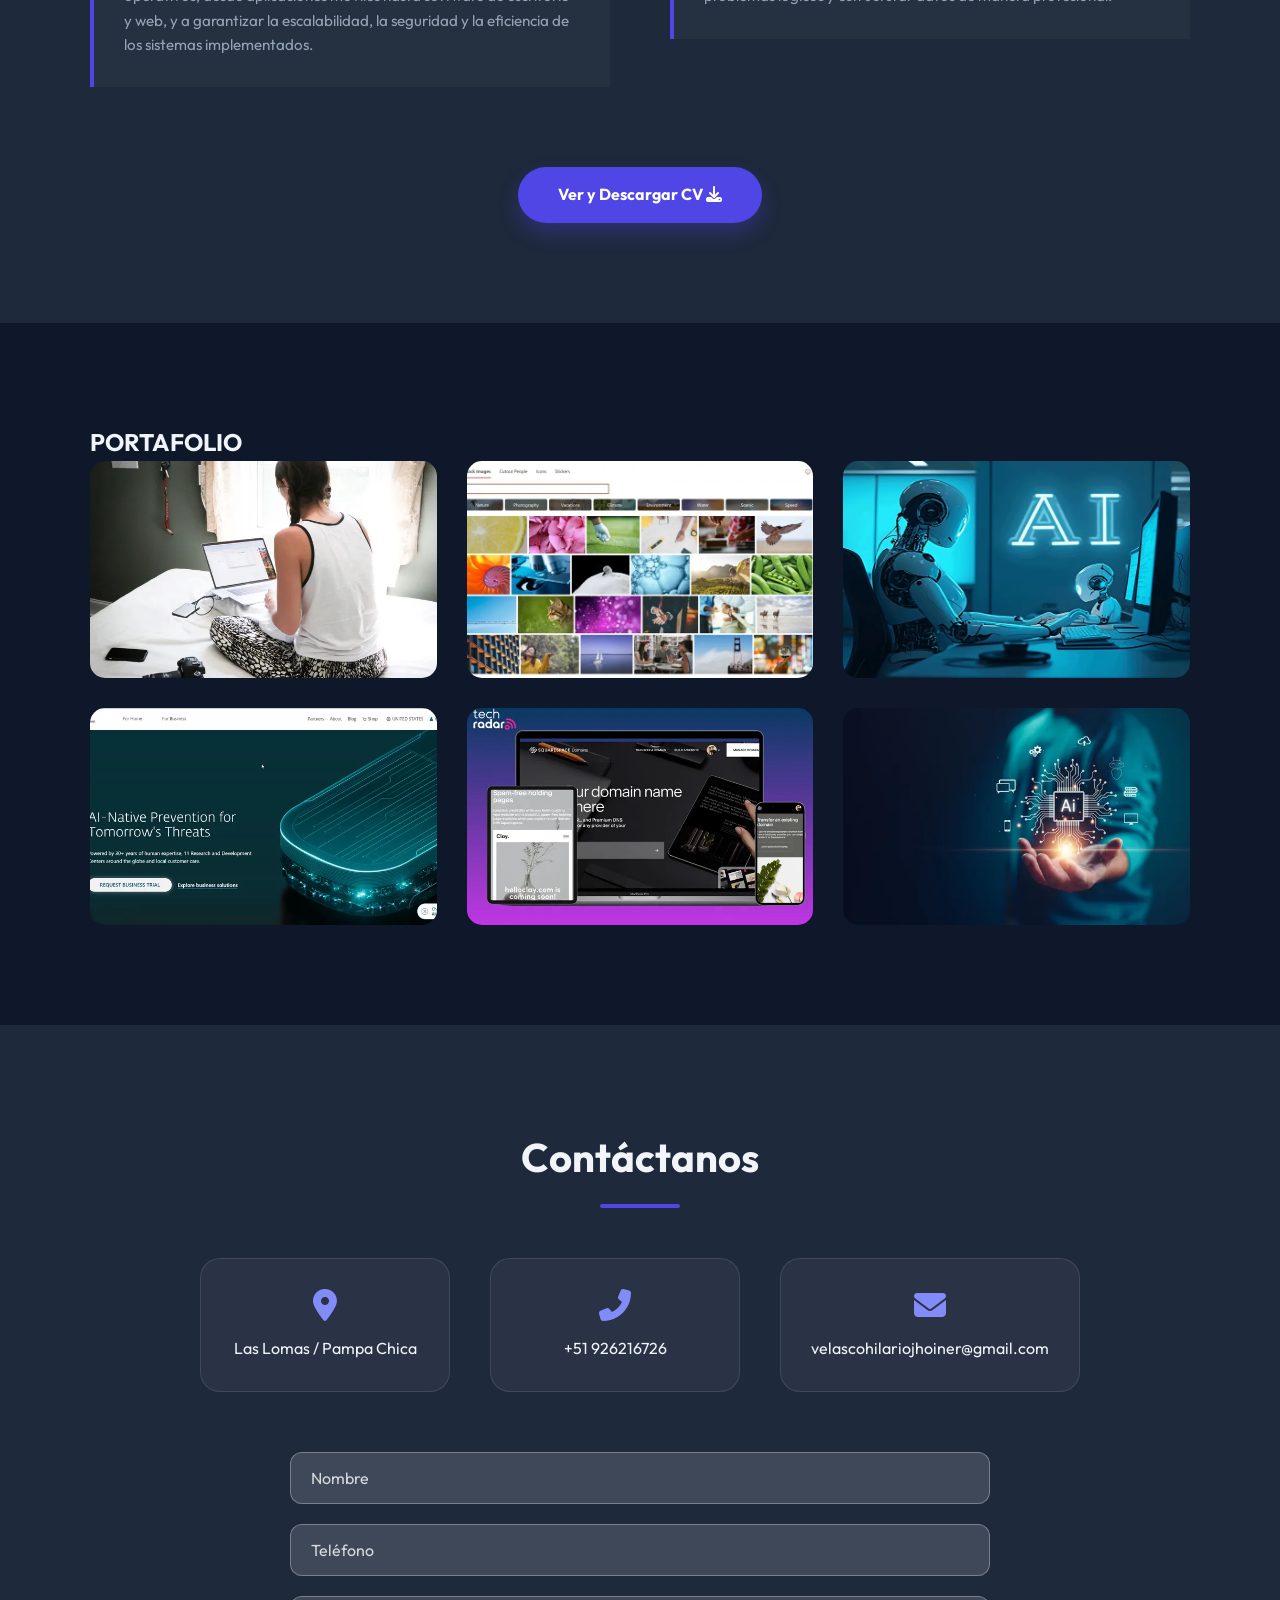
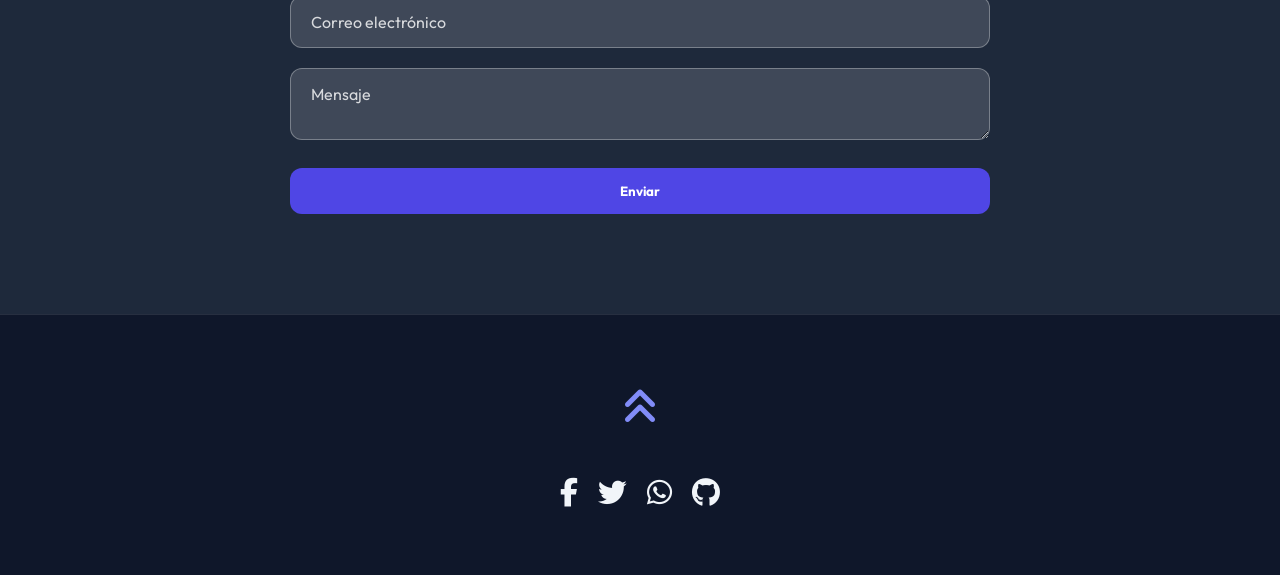
==== commit 594b44e6: "UI: Animación de máquina de escribir para el título principal" ====
--- a/index.html
+++ b/index.html
@@ -62,7 +62,7 @@
             <img src="img/Imagen de WhatsApp 2025-03-13 a las 07.01.52_58d3484d.jpg" alt="Foto de perfil">
         </div>
         <h1>Jhoiner Velasco</h1>
-        <h2>Estudiante de Ingeniería de Software con Inteligencia Artificial - SENATI</h2>
+        <h2 id="typewriter"></h2>
         <div class="redes">
             <a href="#"><i class="fa-brands fa-facebook-f"></i></a>
             <a href="#"><i class="fa-brands fa-twitter"></i></a>
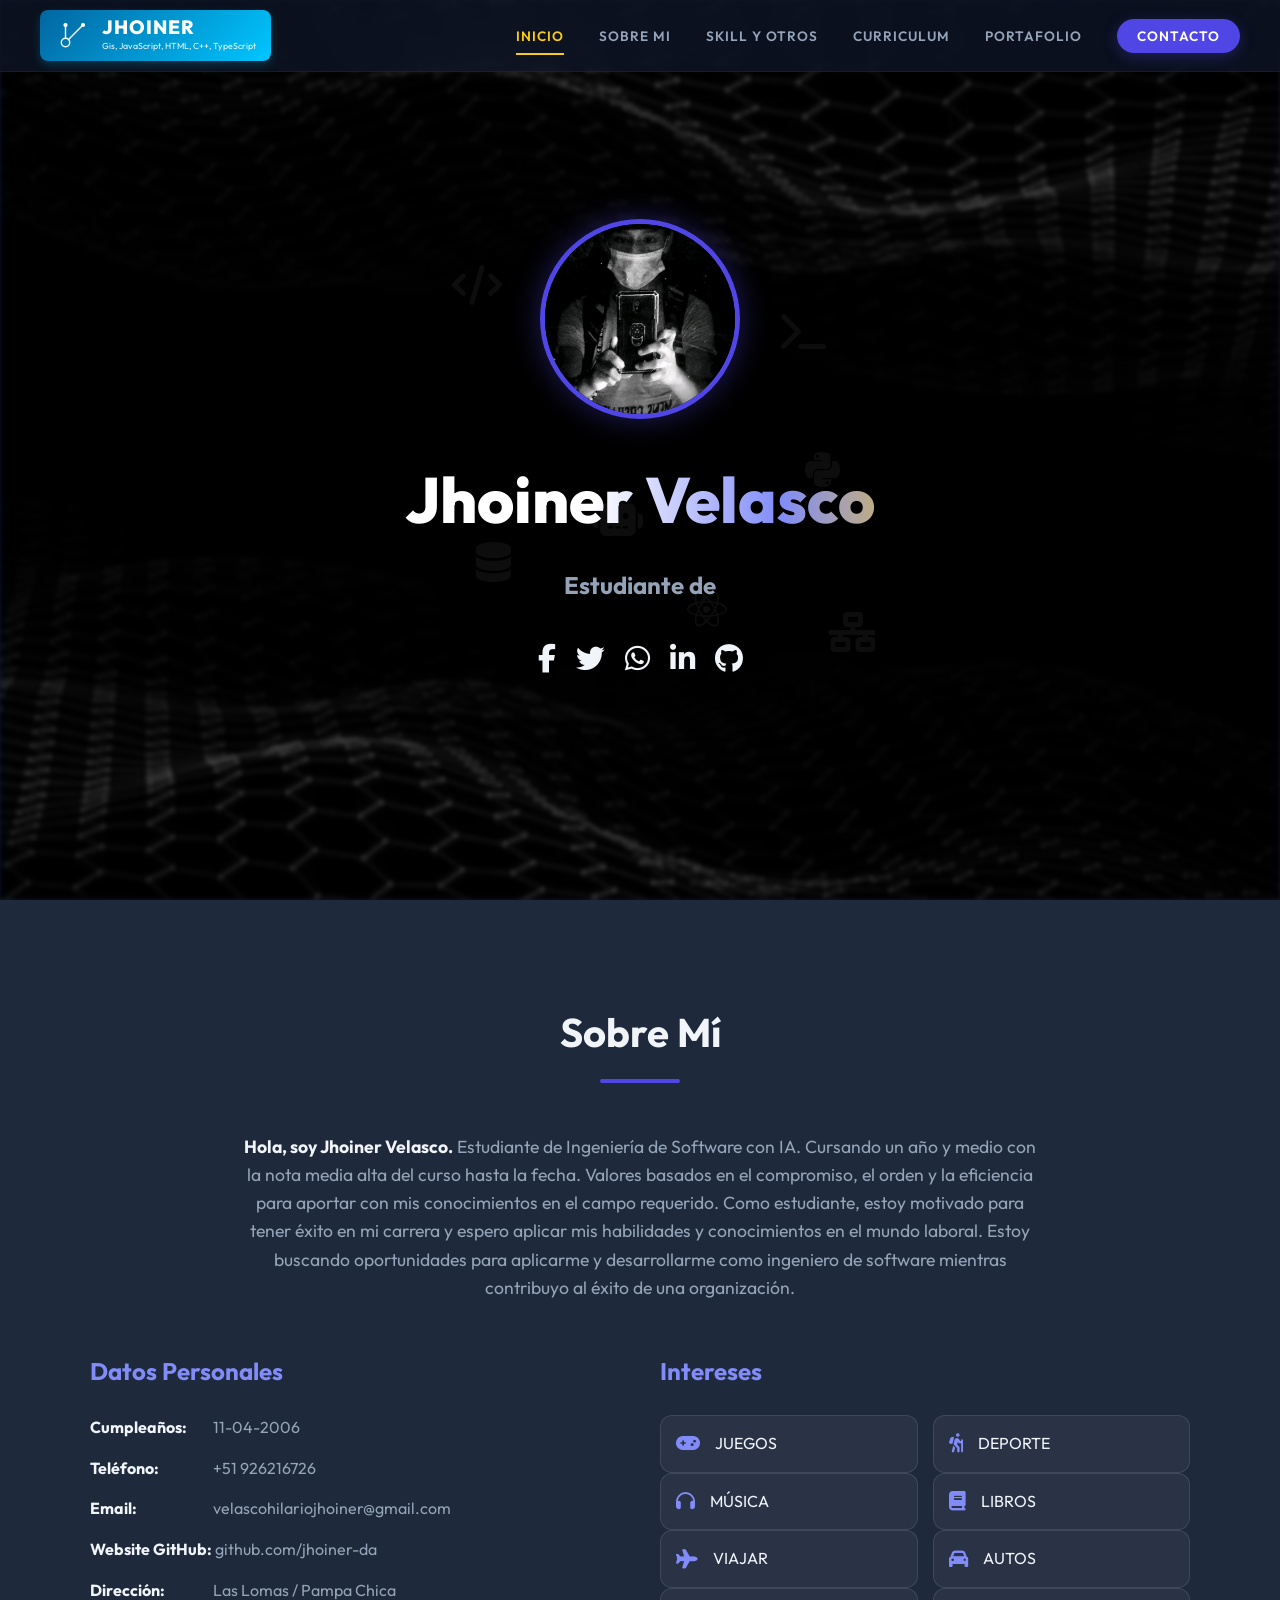
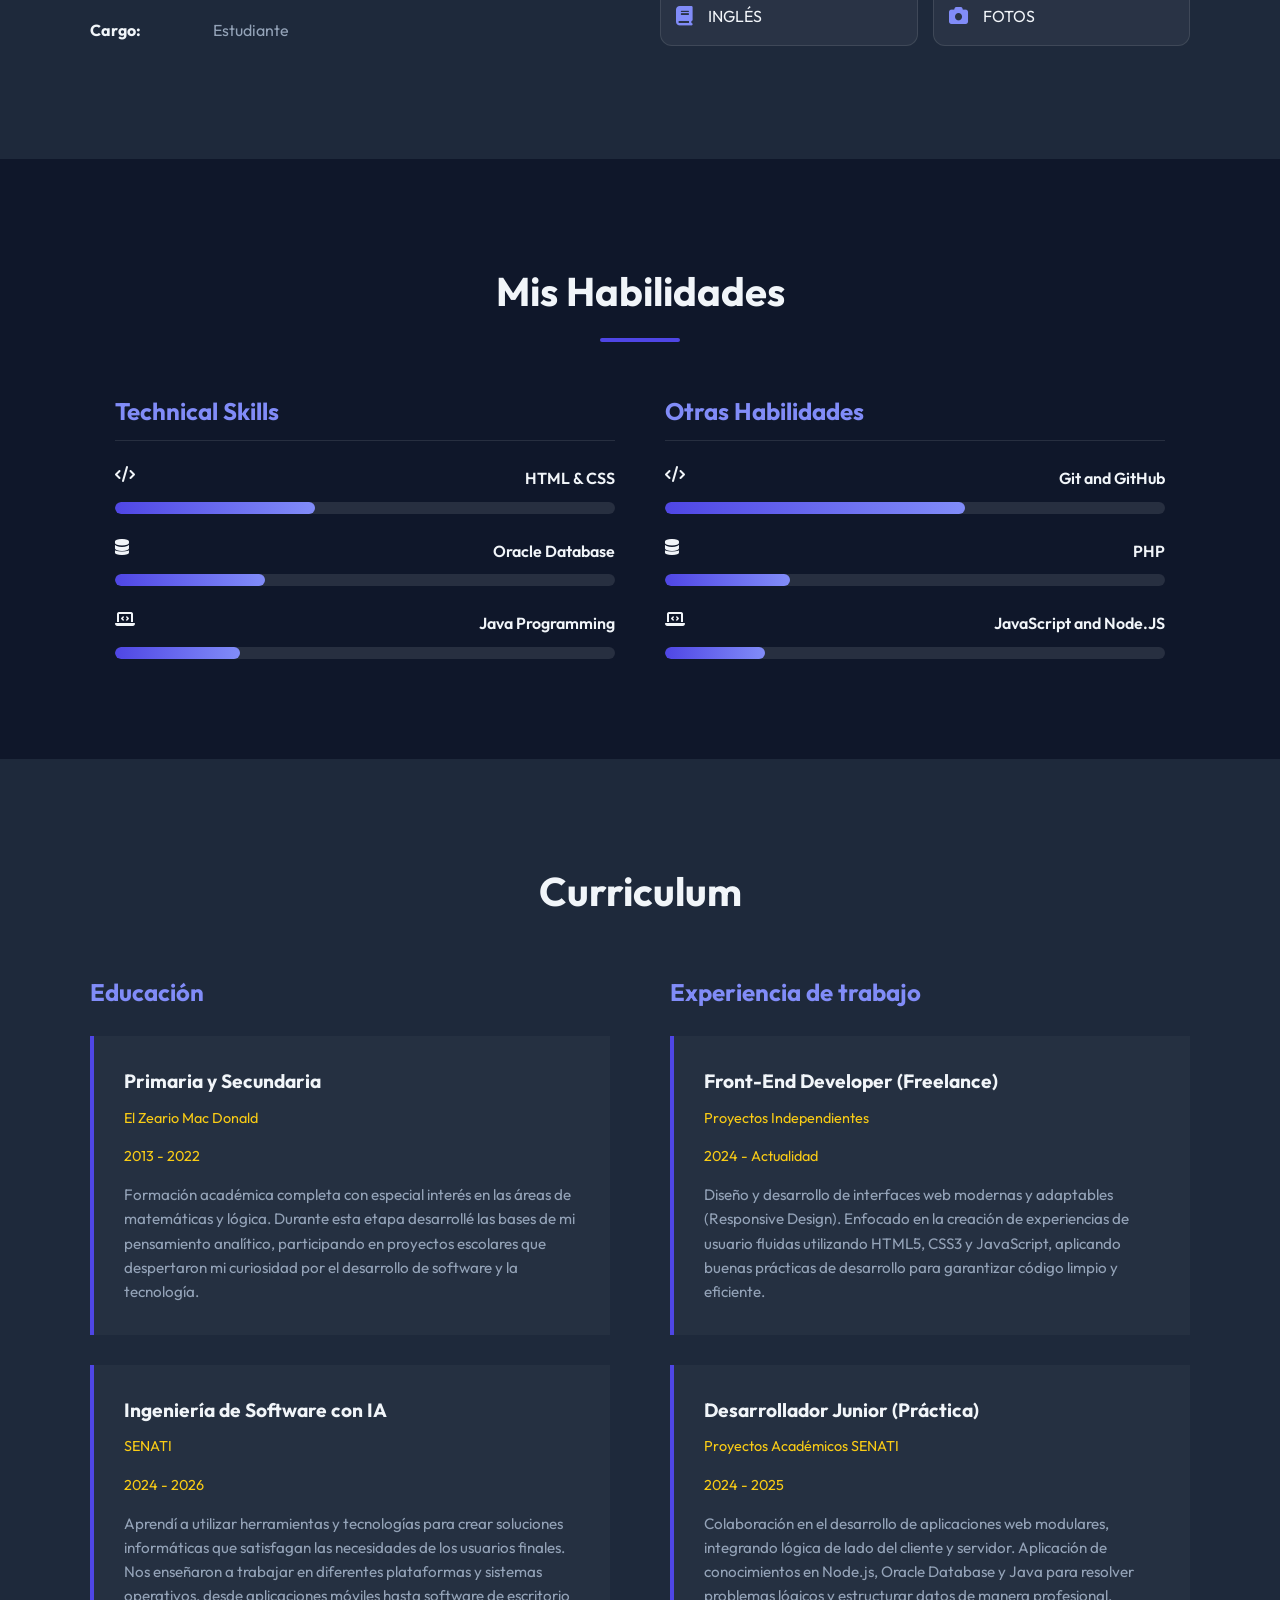
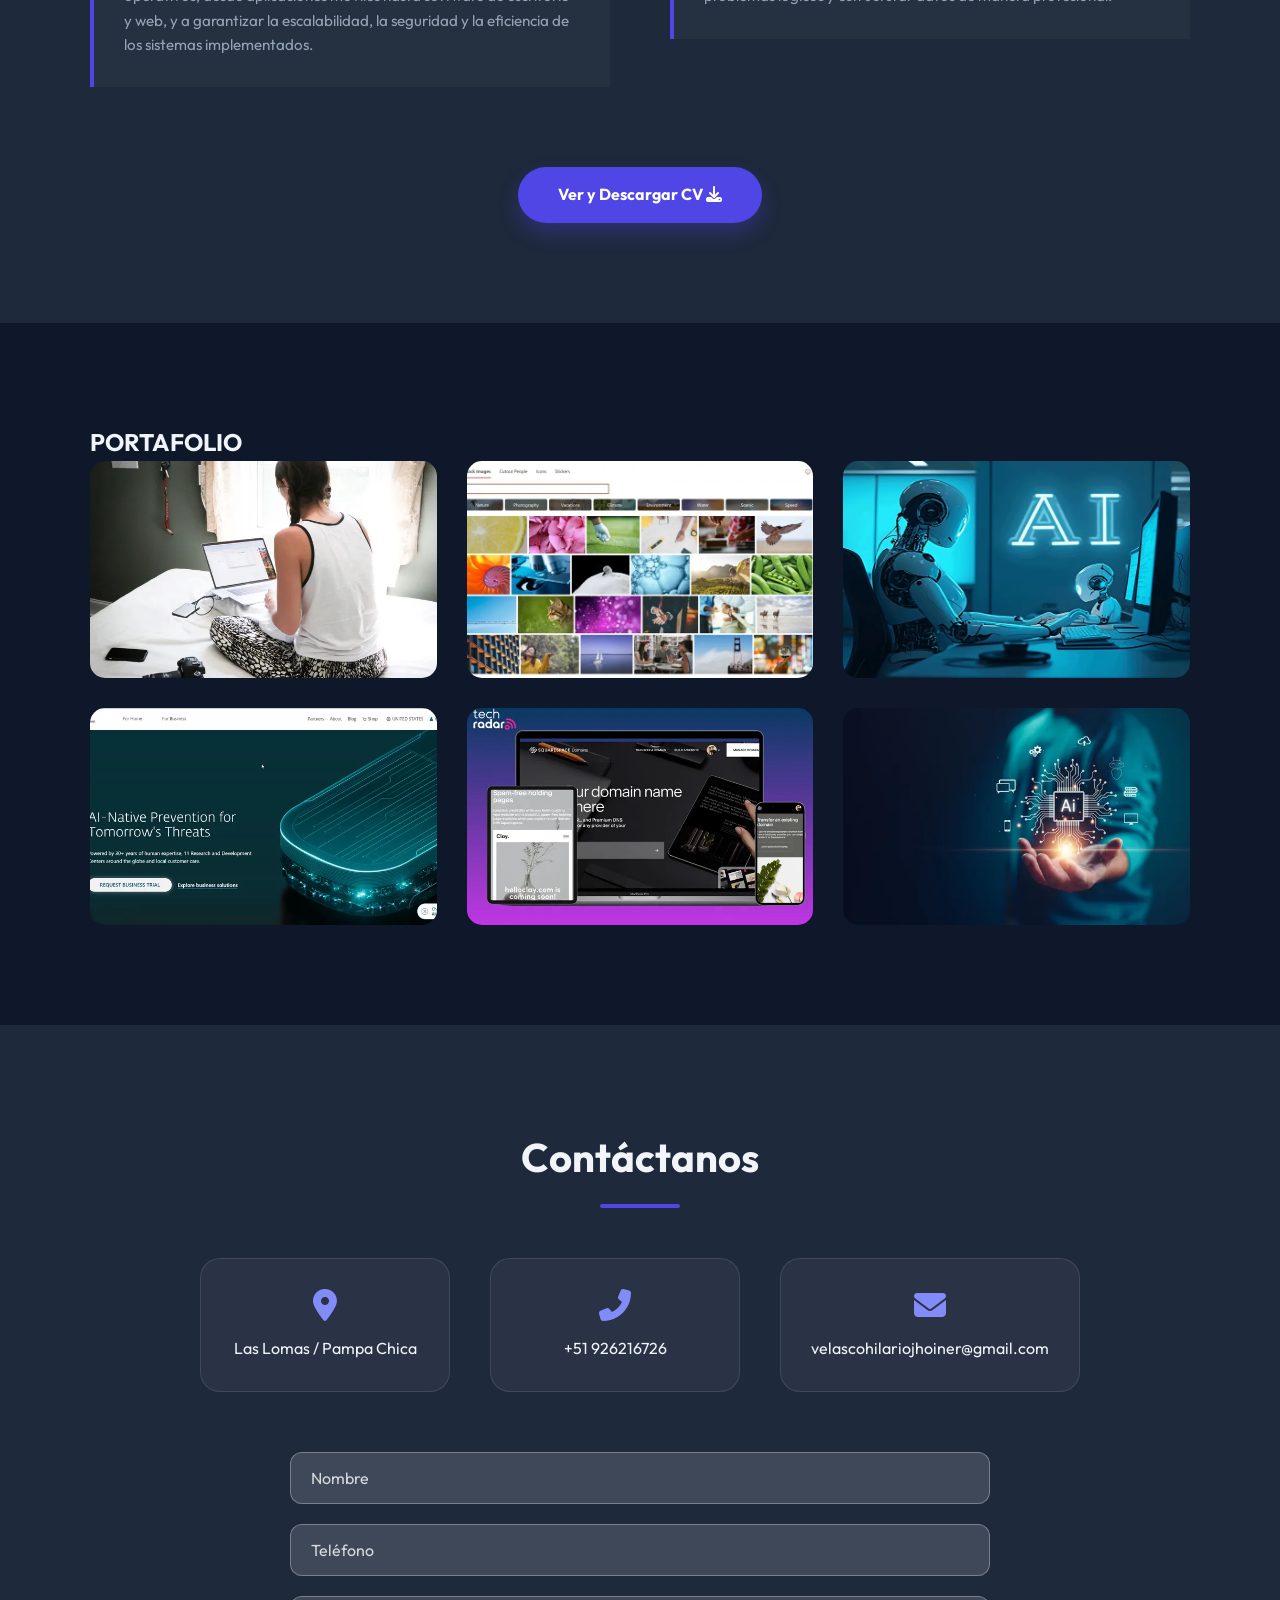
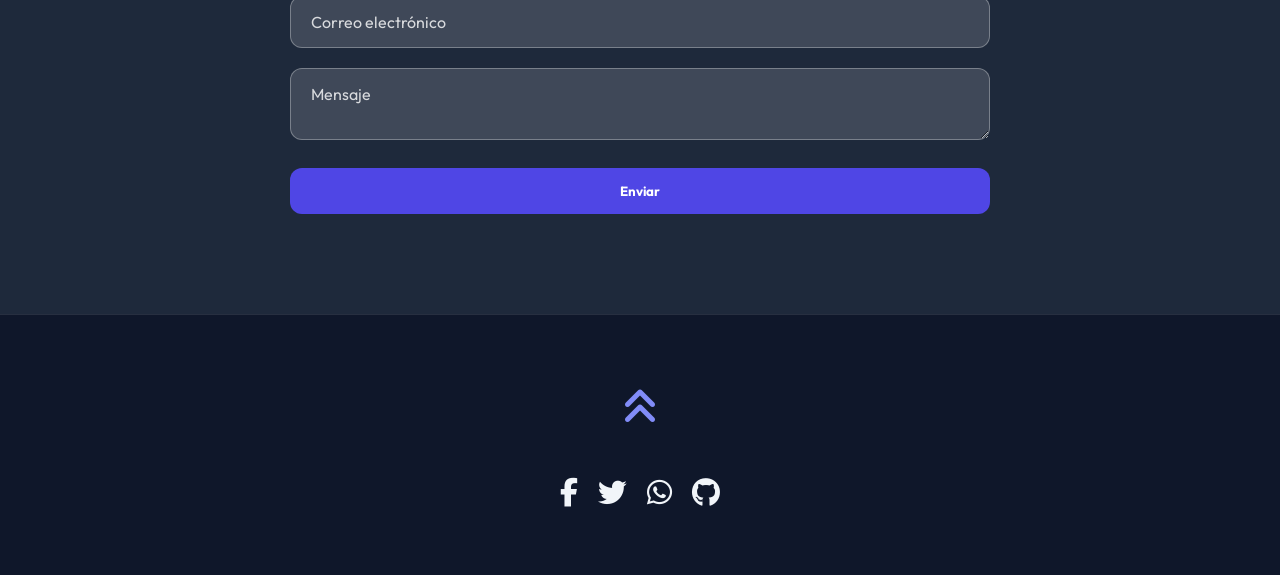
==== commit a2249263: "UI: Iconos de programación flotantes en el fondo del banner" ====
--- a/index.html
+++ b/index.html
@@ -58,6 +58,18 @@
              alt="Fondo tecnología" class="imagen-fondo">
     </div>
     <div class="contenido-banner">
+        <div class="bg-icons">
+            <i class="fa-solid fa-code"></i>
+            <i class="fa-solid fa-terminal"></i>
+            <i class="fa-solid fa-database"></i>
+            <i class="fa-brands fa-python"></i>
+            <i class="fa-brands fa-js"></i>
+            <i class="fa-brands fa-react"></i>
+            <i class="fa-solid fa-microchip"></i>
+            <i class="fa-solid fa-robot"></i>
+            <i class="fa-brands fa-cpp"></i>
+            <i class="fa-solid fa-network-wired"></i>
+        </div>
         <div class="contenedor-img">
             <img src="img/Imagen de WhatsApp 2025-03-13 a las 07.01.52_58d3484d.jpg" alt="Foto de perfil">
         </div>
--- a/css/estilo.css
+++ b/css/estilo.css
@@ -237,8 +237,48 @@
 }
 
 .contenido-banner {
+    position: relative;
     text-align: center;
     animation: fadeIn 1s ease-out;
+    z-index: 10;
+}
+
+/* Iconos Flotantes de Fondo */
+.bg-icons {
+    position: absolute;
+    top: 0;
+    left: 0;
+    width: 100%;
+    height: 100%;
+    overflow: hidden;
+    z-index: -1;
+    pointer-events: none;
+}
+
+.bg-icons i {
+    position: absolute;
+    color: rgba(255, 255, 255, 0.05); /* Muy sutil */
+    font-size: 2.5rem;
+    animation: float 15s infinite linear;
+}
+
+/* Posiciones aleatorias para los iconos */
+.bg-icons i:nth-child(1) { top: 10%; left: 10%; animation-duration: 12s; }
+.bg-icons i:nth-child(2) { top: 20%; left: 80%; animation-duration: 18s; }
+.bg-icons i:nth-child(3) { top: 70%; left: 15%; animation-duration: 15s; }
+.bg-icons i:nth-child(4) { top: 50%; left: 85%; animation-duration: 20s; }
+.bg-icons i:nth-child(5) { top: 30%; left: 40%; animation-duration: 14s; }
+.bg-icons i:nth-child(6) { top: 80%; left: 60%; animation-duration: 16s; }
+.bg-icons i:nth-child(7) { top: 15%; left: 60%; animation-duration: 19s; }
+.bg-icons i:nth-child(8) { top: 60%; left: 40%; animation-duration: 13s; }
+.bg-icons i:nth-child(9) { top: 40%; left: 10%; animation-duration: 17s; }
+.bg-icons i:nth-child(10) { top: 85%; left: 90%; animation-duration: 21s; }
+
+@keyframes float {
+    0% { transform: translateY(0) rotate(0deg); opacity: 0; }
+    20% { opacity: 0.5; }
+    80% { opacity: 0.5; }
+    100% { transform: translateY(-100px) rotate(360deg); opacity: 0; }
 }
 
 .contenedor-img {
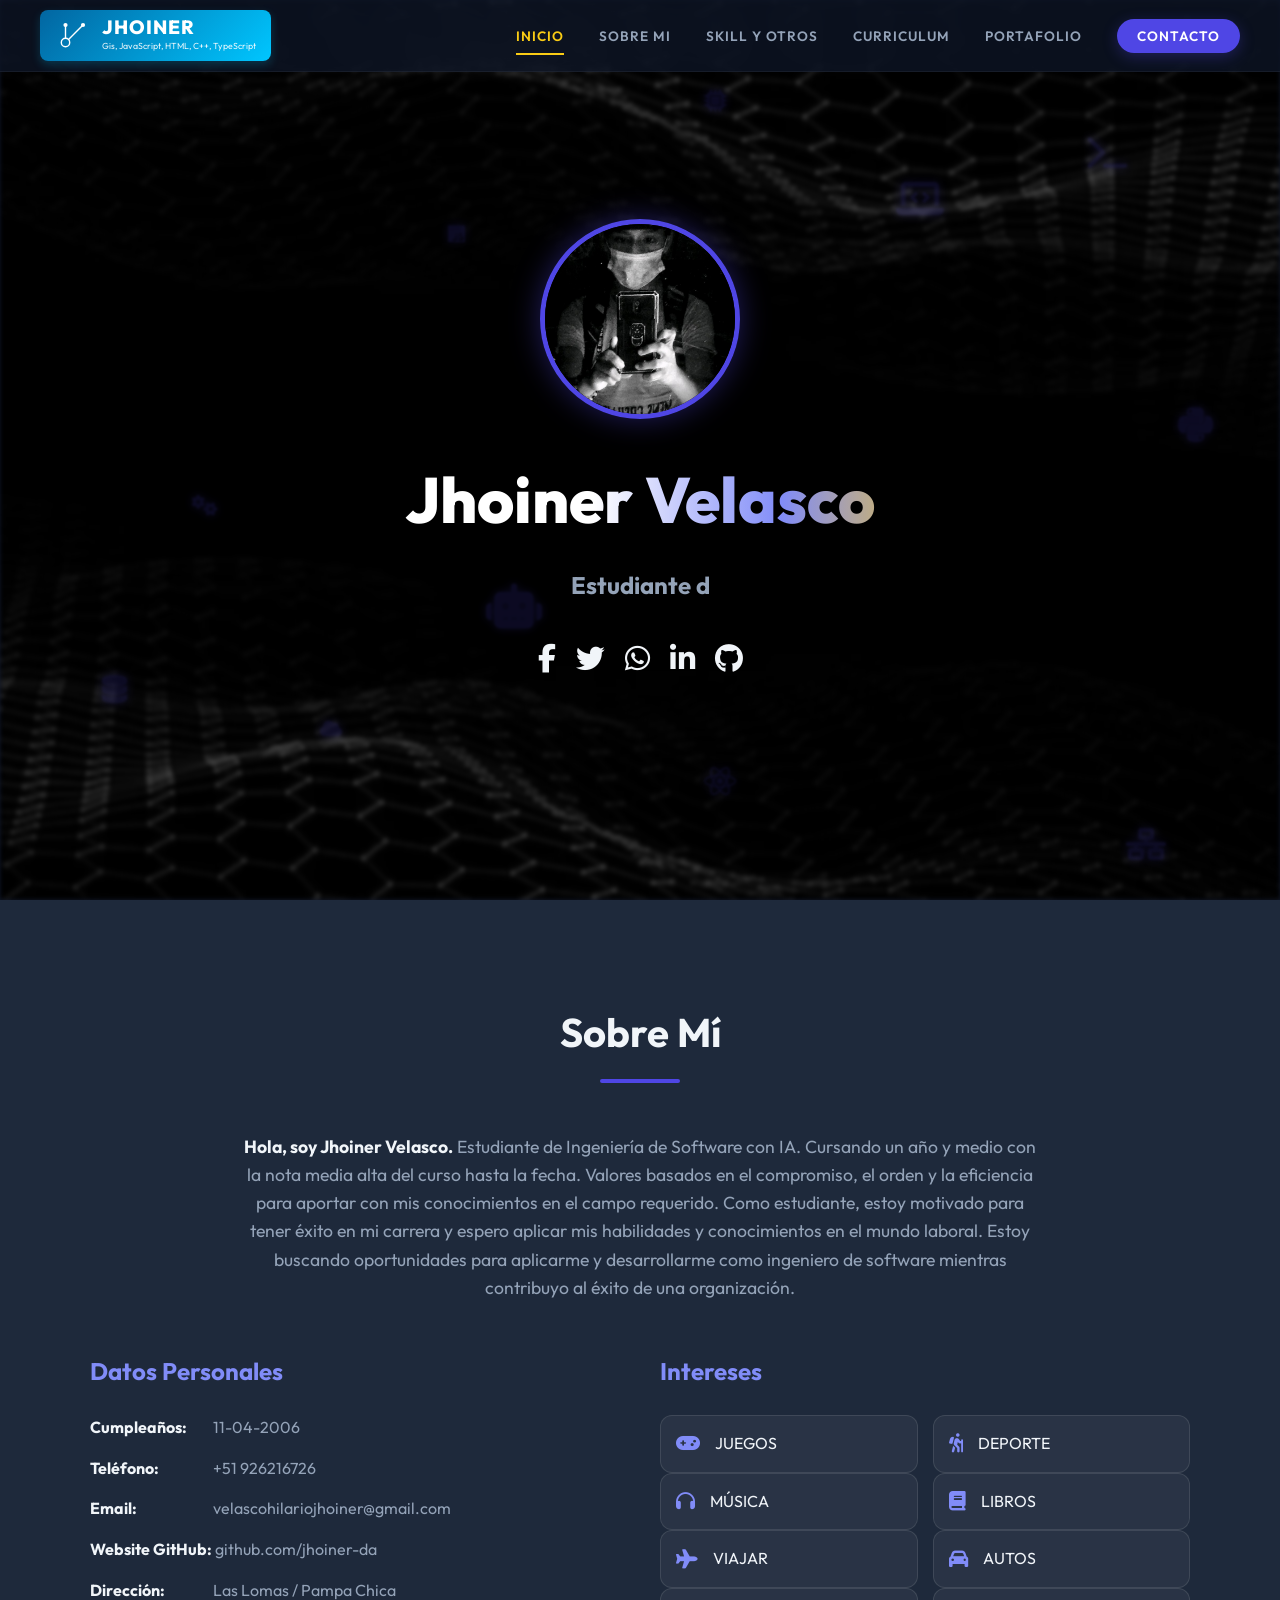
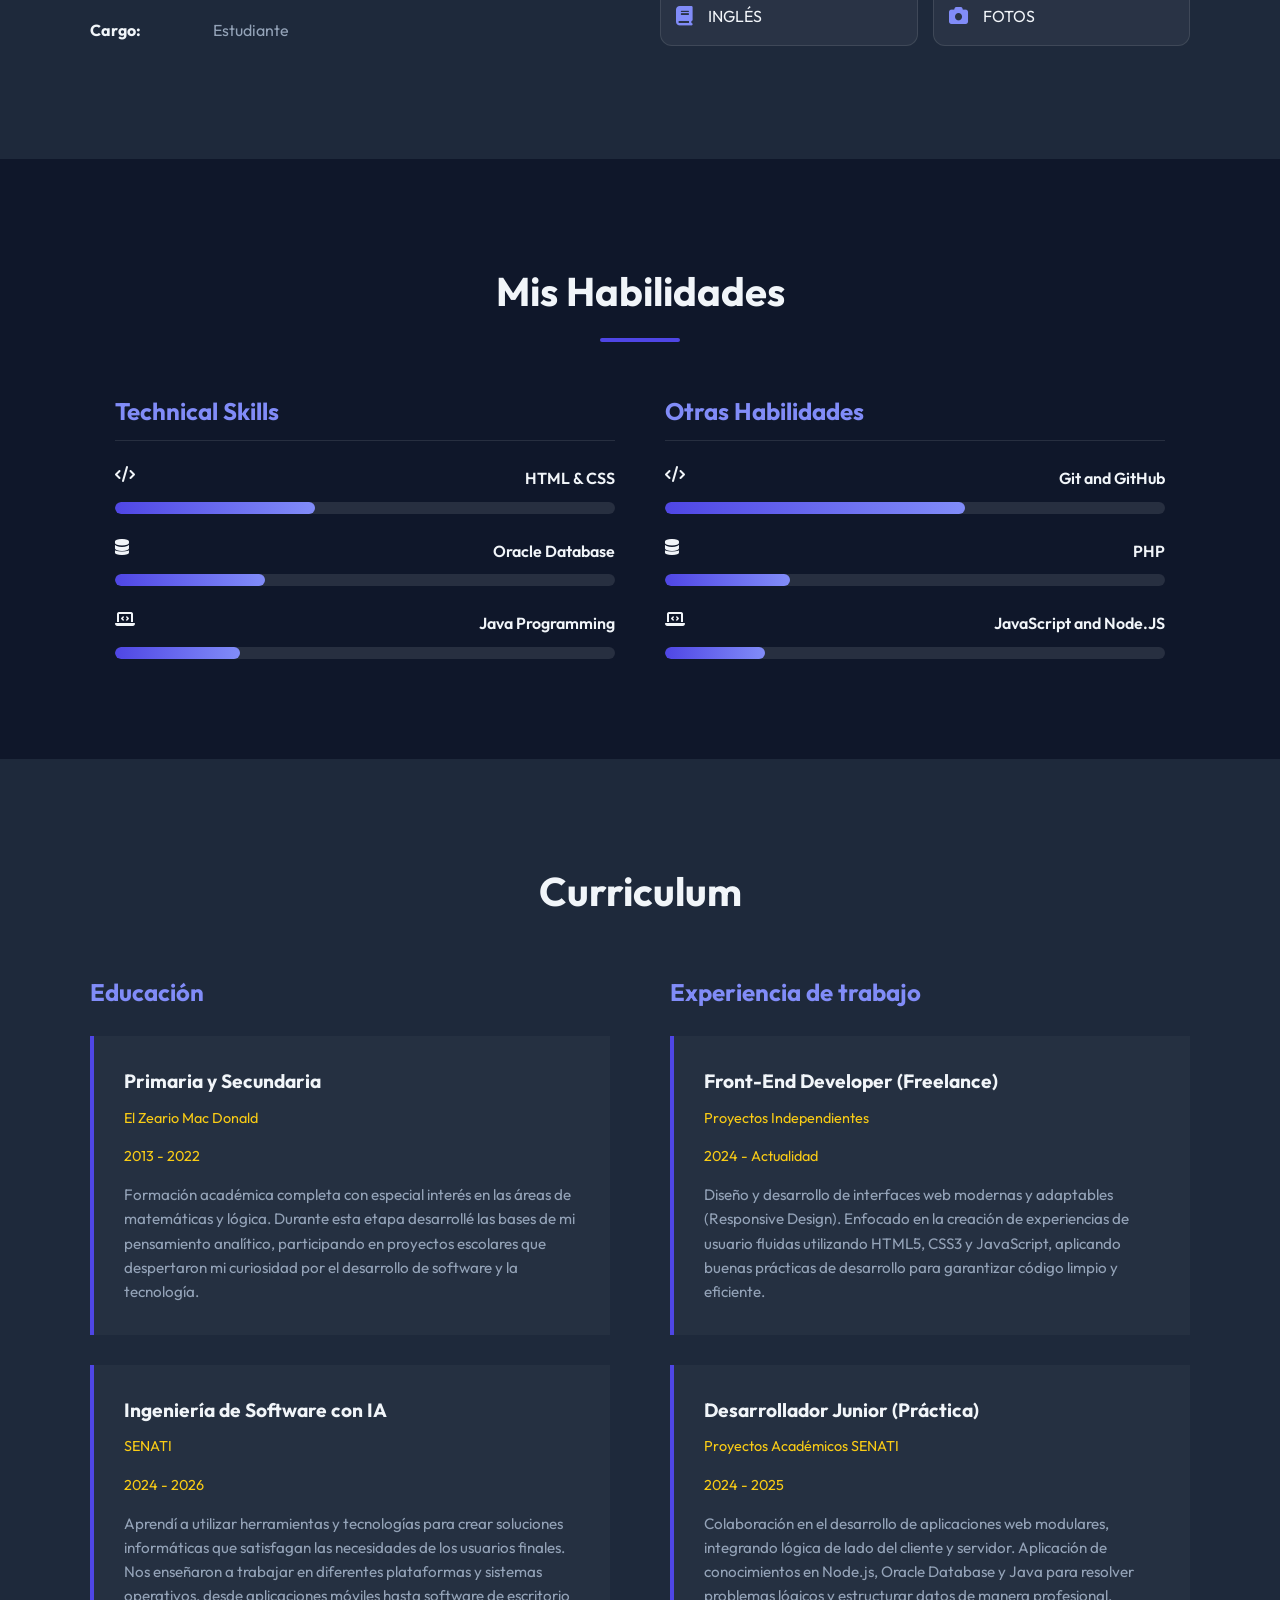
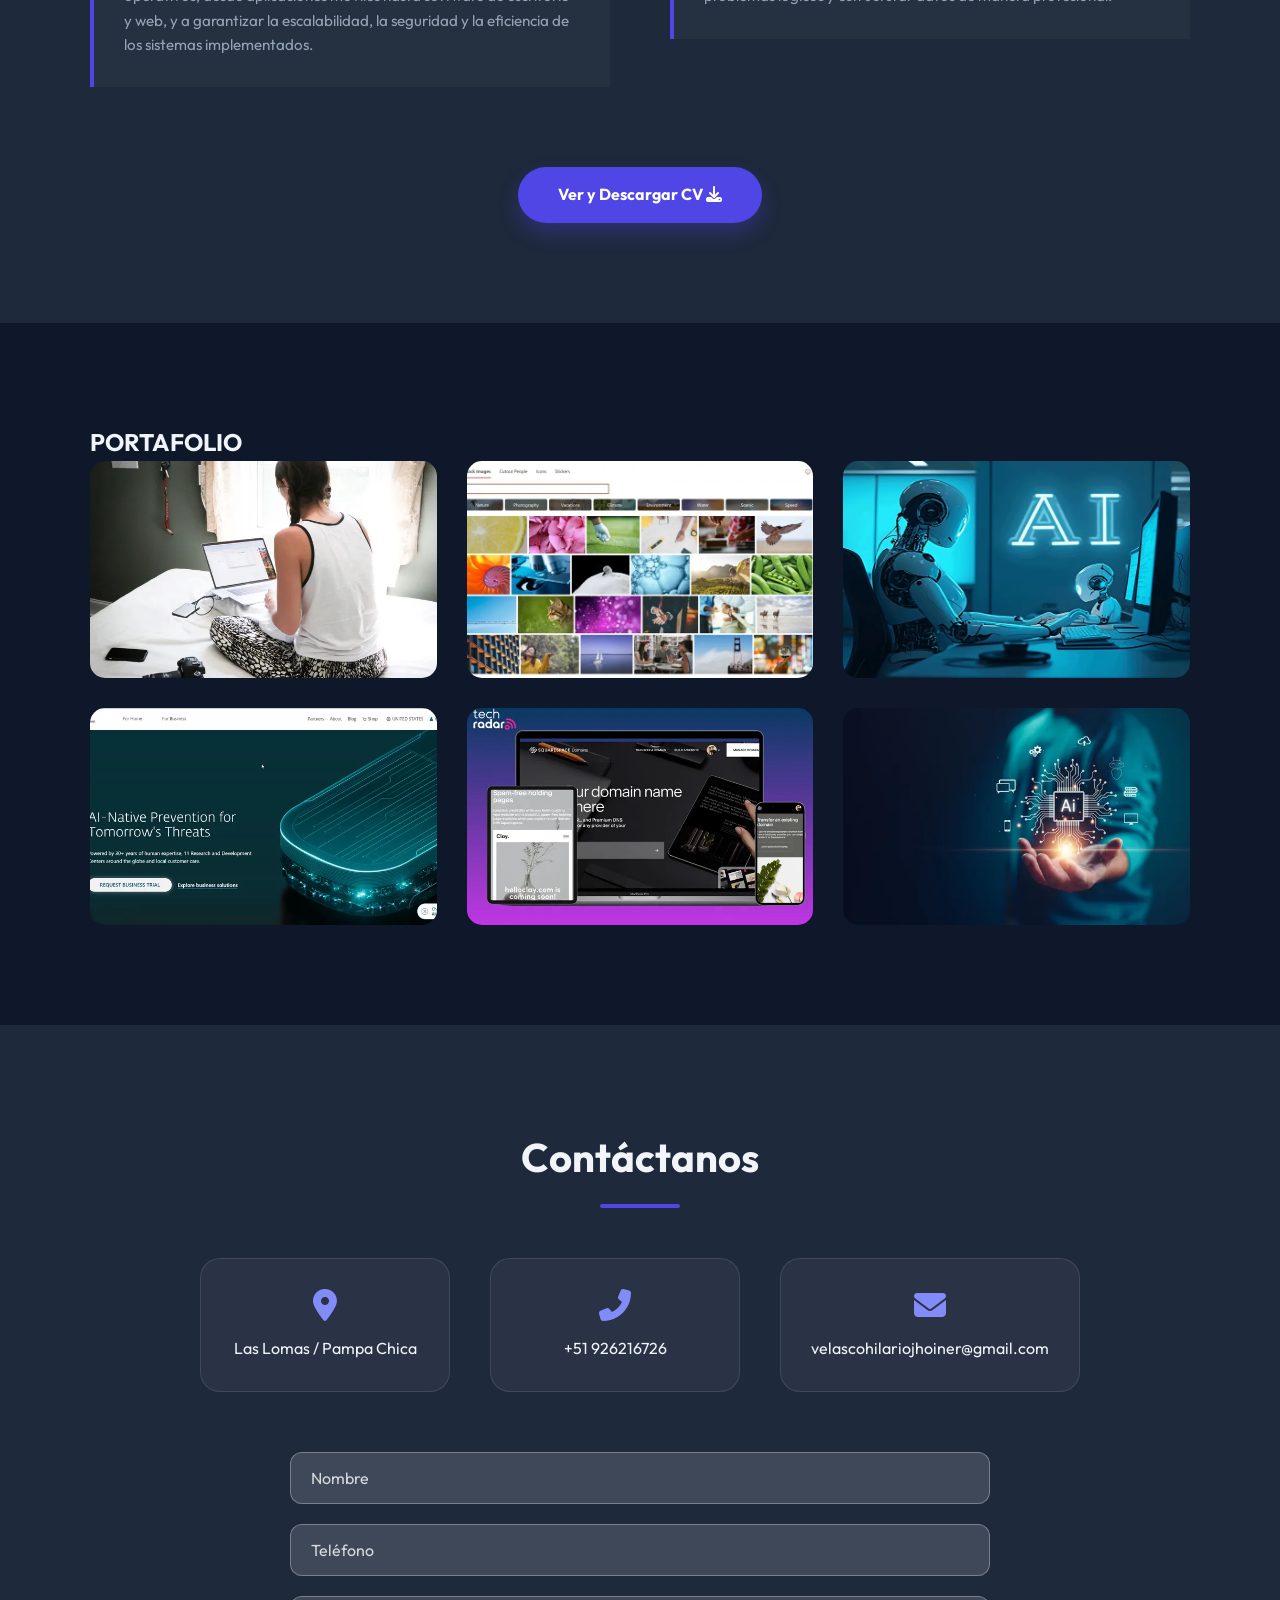
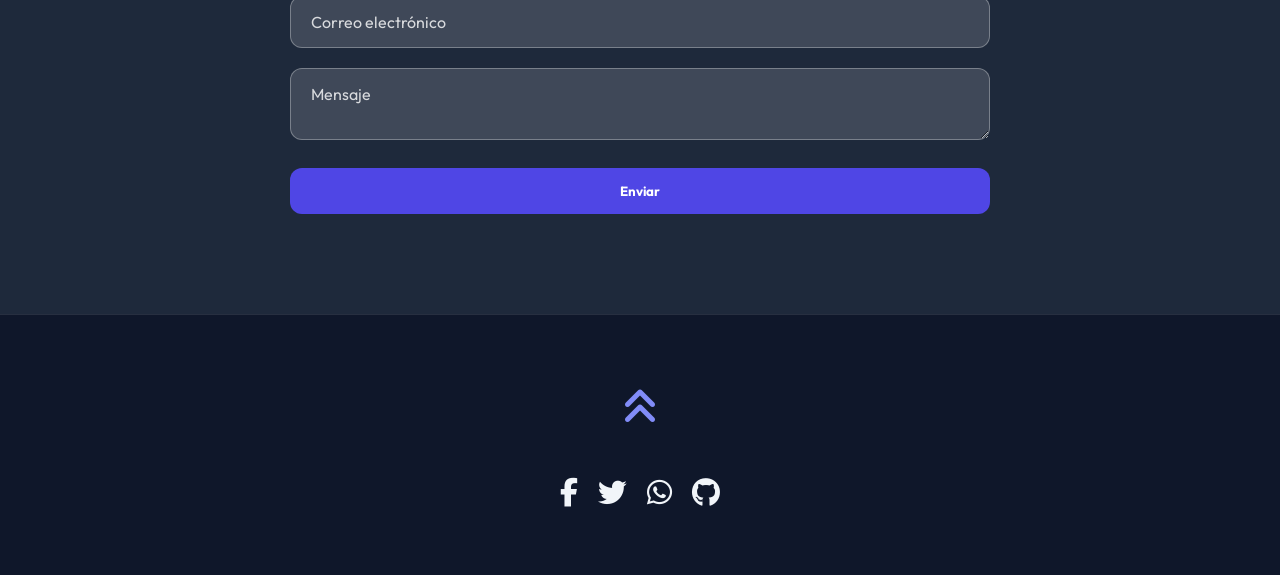
==== commit fdde8142: "UI: Iconos flotantes esparcidos con efecto de resplandor neón" ====
--- a/index.html
+++ b/index.html
@@ -57,19 +57,23 @@
         <img src="img/tecnologia-abstracta-onda-hexagonal-particulas-visualizacion-grandes-datos-fondo-oscuro-vectorial-puntos-lineas-movimiento-inteligencia-artificial_744733-1498.avif"
              alt="Fondo tecnología" class="imagen-fondo">
     </div>
+    <div class="bg-icons">
+        <i class="fa-solid fa-code"></i>
+        <i class="fa-solid fa-terminal"></i>
+        <i class="fa-solid fa-database"></i>
+        <i class="fa-brands fa-python"></i>
+        <i class="fa-brands fa-js"></i>
+        <i class="fa-brands fa-react"></i>
+        <i class="fa-solid fa-microchip"></i>
+        <i class="fa-solid fa-robot"></i>
+        <i class="fa-brands fa-cpp"></i>
+        <i class="fa-solid fa-network-wired"></i>
+        <i class="fa-solid fa-gears"></i>
+        <i class="fa-solid fa-laptop-code"></i>
+        <i class="fa-solid fa-cloud"></i>
+        <i class="fa-solid fa-shield-halved"></i>
+    </div>
     <div class="contenido-banner">
-        <div class="bg-icons">
-            <i class="fa-solid fa-code"></i>
-            <i class="fa-solid fa-terminal"></i>
-            <i class="fa-solid fa-database"></i>
-            <i class="fa-brands fa-python"></i>
-            <i class="fa-brands fa-js"></i>
-            <i class="fa-brands fa-react"></i>
-            <i class="fa-solid fa-microchip"></i>
-            <i class="fa-solid fa-robot"></i>
-            <i class="fa-brands fa-cpp"></i>
-            <i class="fa-solid fa-network-wired"></i>
-        </div>
         <div class="contenedor-img">
             <img src="img/Imagen de WhatsApp 2025-03-13 a las 07.01.52_58d3484d.jpg" alt="Foto de perfil">
         </div>
--- a/css/estilo.css
+++ b/css/estilo.css
@@ -257,28 +257,35 @@
 
 .bg-icons i {
     position: absolute;
-    color: rgba(255, 255, 255, 0.05); /* Muy sutil */
+    color: var(--primary);
+    opacity: 0.15;
     font-size: 2.5rem;
-    animation: float 15s infinite linear;
-}
-
-/* Posiciones aleatorias para los iconos */
-.bg-icons i:nth-child(1) { top: 10%; left: 10%; animation-duration: 12s; }
-.bg-icons i:nth-child(2) { top: 20%; left: 80%; animation-duration: 18s; }
-.bg-icons i:nth-child(3) { top: 70%; left: 15%; animation-duration: 15s; }
-.bg-icons i:nth-child(4) { top: 50%; left: 85%; animation-duration: 20s; }
-.bg-icons i:nth-child(5) { top: 30%; left: 40%; animation-duration: 14s; }
-.bg-icons i:nth-child(6) { top: 80%; left: 60%; animation-duration: 16s; }
-.bg-icons i:nth-child(7) { top: 15%; left: 60%; animation-duration: 19s; }
-.bg-icons i:nth-child(8) { top: 60%; left: 40%; animation-duration: 13s; }
-.bg-icons i:nth-child(9) { top: 40%; left: 10%; animation-duration: 17s; }
-.bg-icons i:nth-child(10) { top: 85%; left: 90%; animation-duration: 21s; }
+    animation: float 20s infinite linear;
+    filter: blur(1px);
+    text-shadow: 0 0 10px var(--primary);
+}
+
+/* Esparcido avanzado por toda la pantalla */
+.bg-icons i:nth-child(1) { top: 5%; left: 5%; font-size: 1.5rem; animation-delay: 0s; }
+.bg-icons i:nth-child(2) { top: 15%; left: 85%; font-size: 2.2rem; animation-delay: -5s; }
+.bg-icons i:nth-child(3) { top: 75%; left: 8%; font-size: 1.8rem; animation-delay: -2s; }
+.bg-icons i:nth-child(4) { top: 45%; left: 92%; font-size: 2.5rem; animation-delay: -10s; }
+.bg-icons i:nth-child(5) { top: 25%; left: 35%; font-size: 1.2rem; animation-delay: -15s; }
+.bg-icons i:nth-child(6) { top: 85%; left: 55%; font-size: 2rem; animation-delay: -3s; }
+.bg-icons i:nth-child(7) { top: 10%; left: 55%; font-size: 1.4rem; animation-delay: -8s; }
+.bg-icons i:nth-child(8) { top: 65%; left: 38%; font-size: 2.8rem; animation-delay: -12s; }
+.bg-icons i:nth-child(9) { top: 35%; left: 12%; font-size: 1.6rem; animation-delay: -1s; }
+.bg-icons i:nth-child(10) { top: 92%; left: 88%; font-size: 2rem; animation-delay: -4s; }
+.bg-icons i:nth-child(11) { top: 55%; left: 15%; font-size: 1.3rem; animation-delay: -7s; }
+.bg-icons i:nth-child(12) { top: 20%; left: 70%; font-size: 2.4rem; animation-delay: -9s; }
+.bg-icons i:nth-child(13) { top: 80%; left: 25%; font-size: 1.1rem; animation-delay: -14s; }
+.bg-icons i:nth-child(14) { top: 40%; left: 45%; font-size: 1.7rem; animation-delay: -11s; }
 
 @keyframes float {
     0% { transform: translateY(0) rotate(0deg); opacity: 0; }
-    20% { opacity: 0.5; }
-    80% { opacity: 0.5; }
-    100% { transform: translateY(-100px) rotate(360deg); opacity: 0; }
+    10% { opacity: 0.15; }
+    90% { opacity: 0.15; }
+    100% { transform: translateY(-150px) rotate(360deg); opacity: 0; }
 }
 
 .contenedor-img {
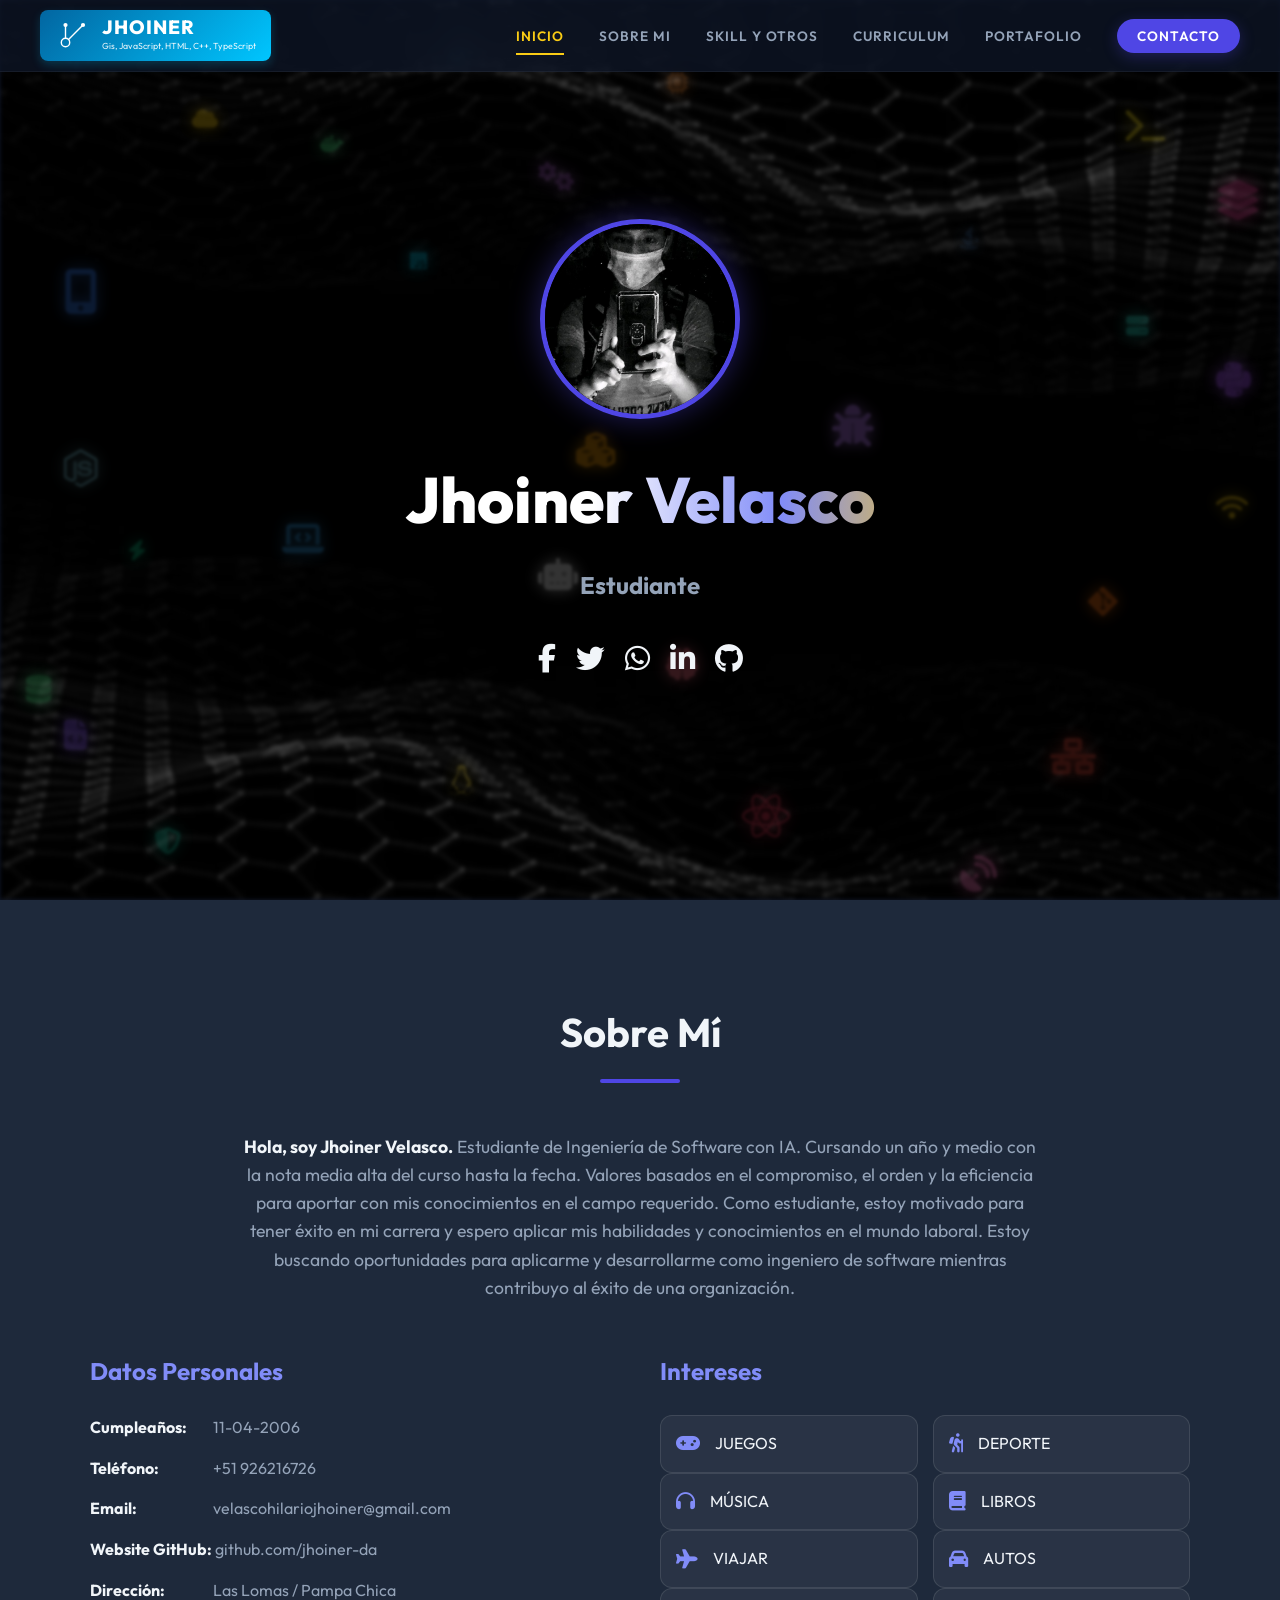
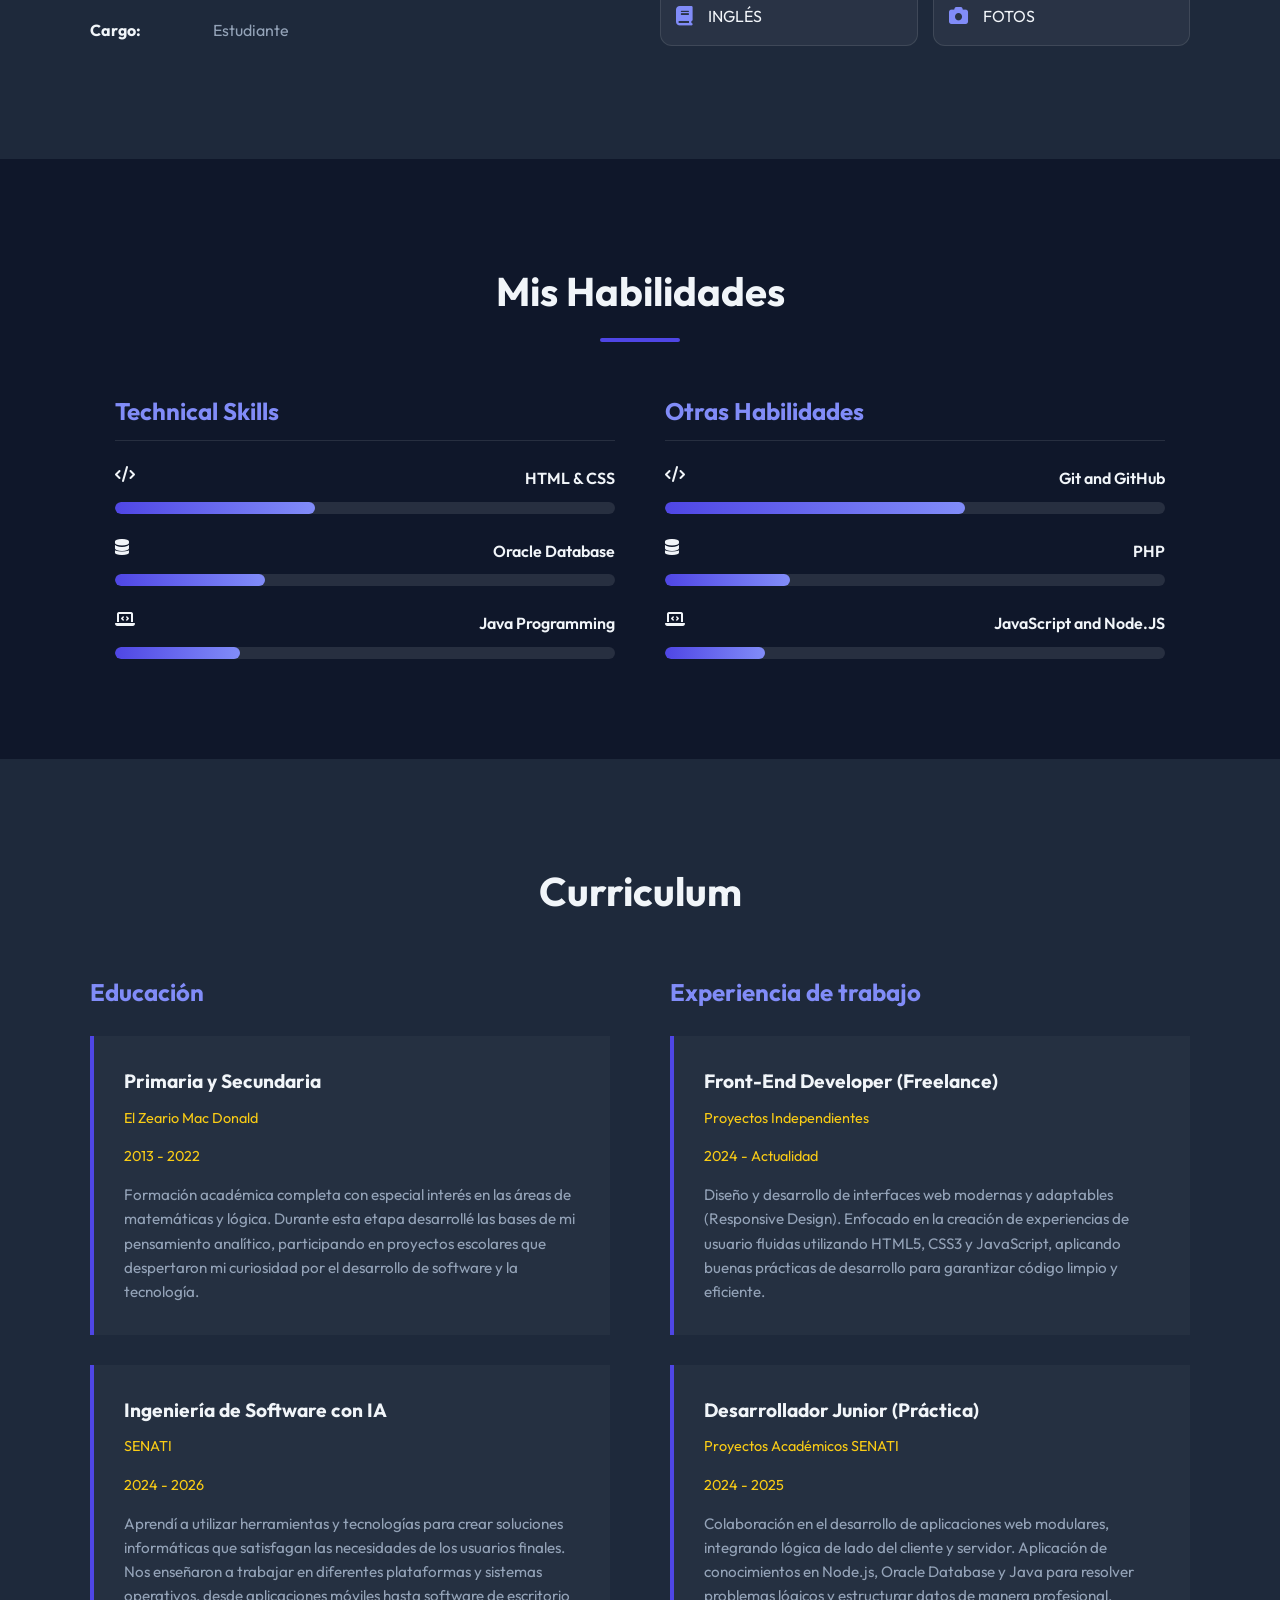
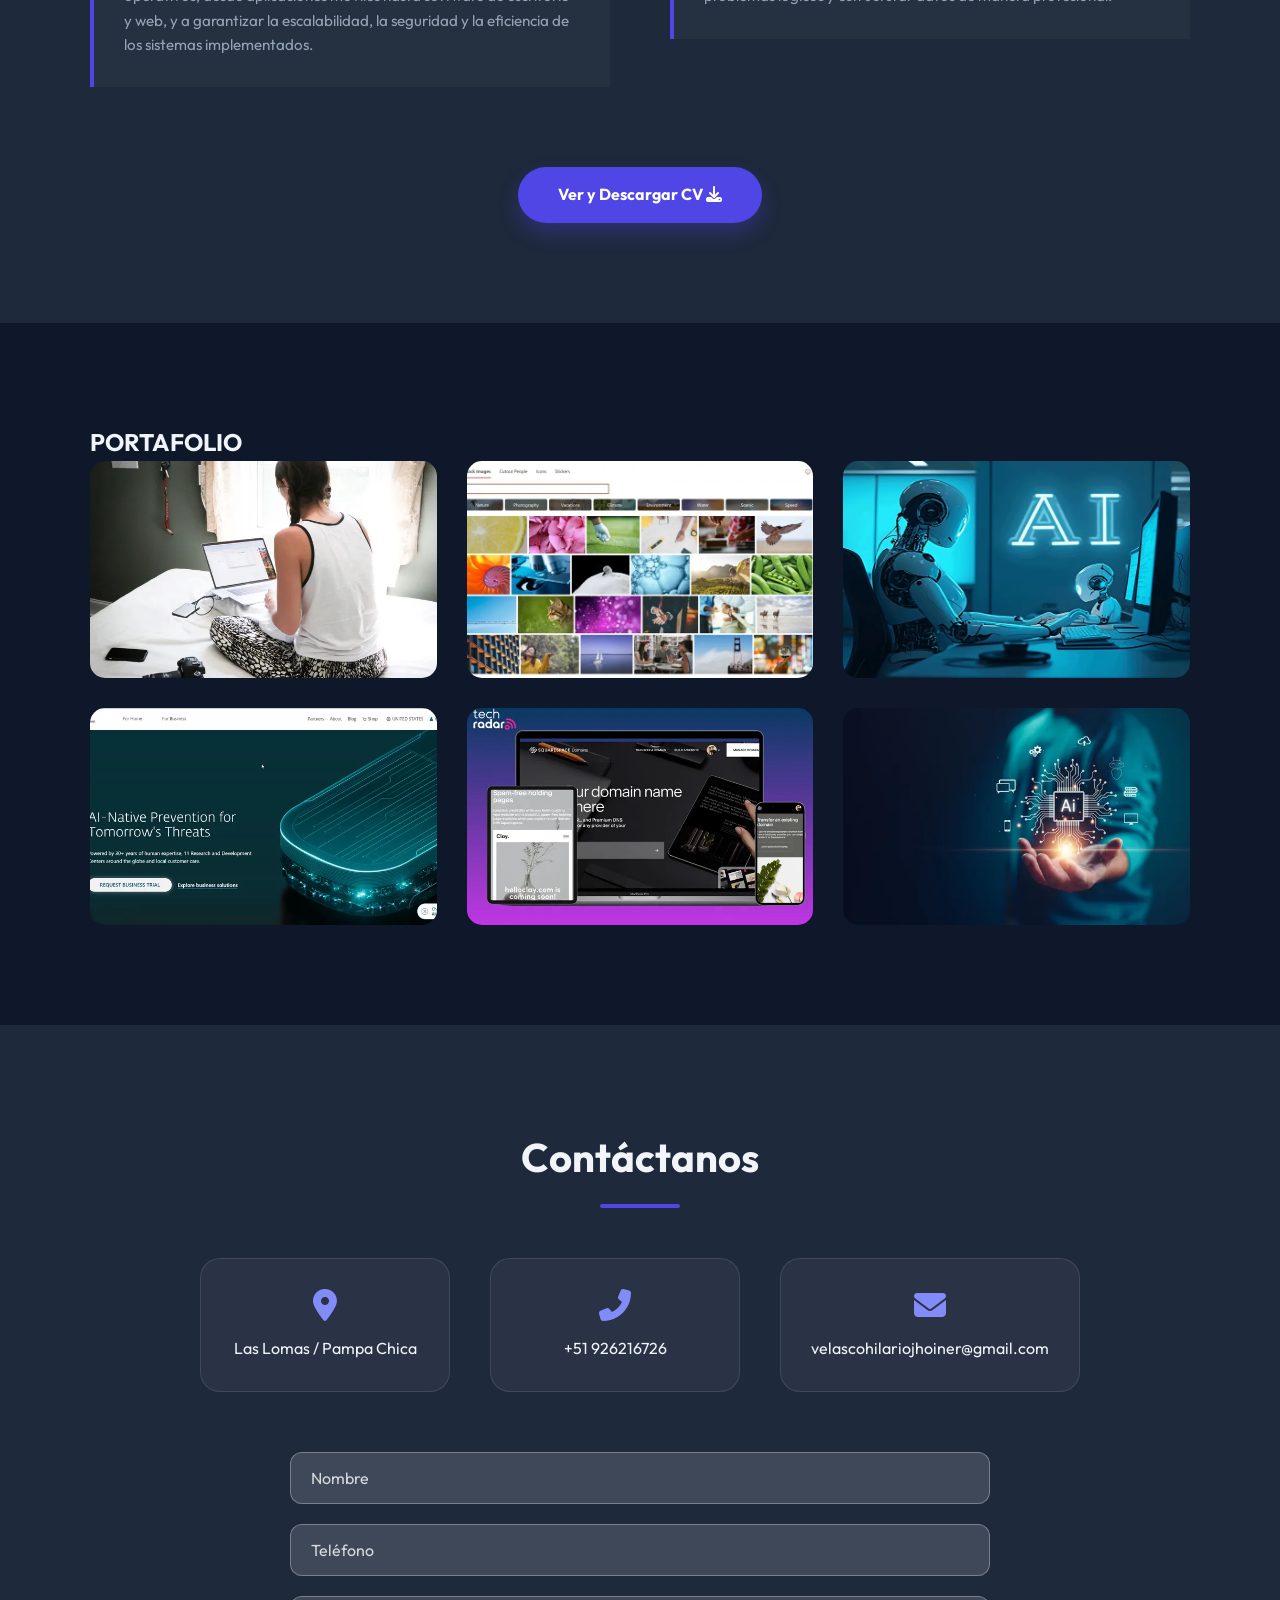
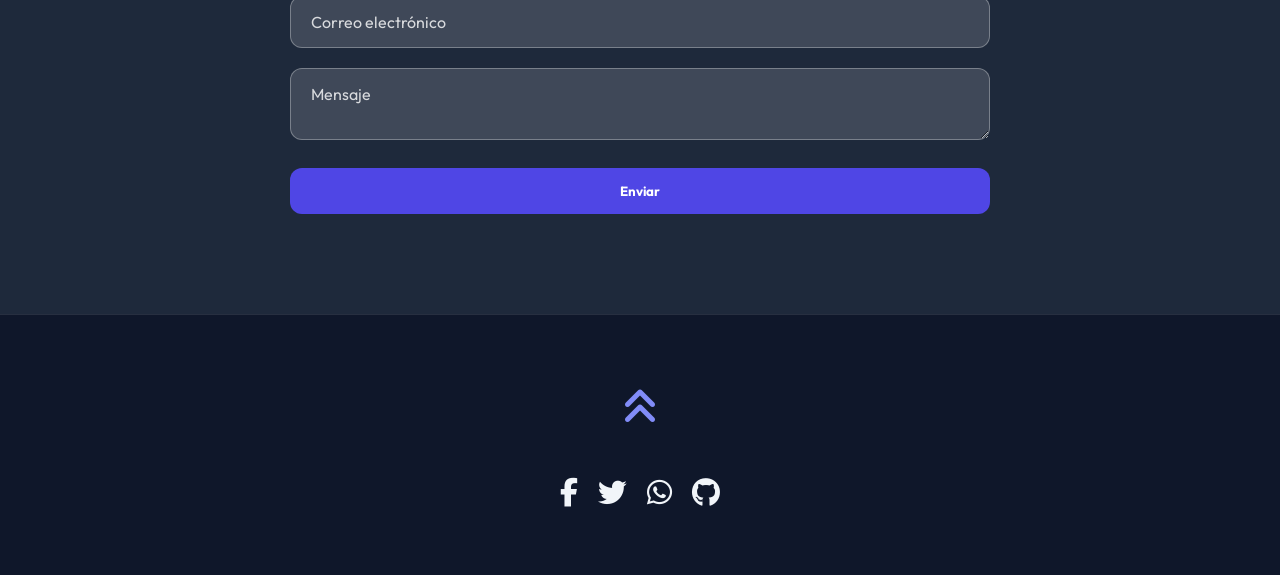
==== commit d2a87891: "UI: Alta densidad de iconos flotantes para un efecto de fondo estelar" ====
--- a/index.html
+++ b/index.html
@@ -72,6 +72,22 @@
         <i class="fa-solid fa-laptop-code"></i>
         <i class="fa-solid fa-cloud"></i>
         <i class="fa-solid fa-shield-halved"></i>
+        <i class="fa-brands fa-node-js"></i>
+        <i class="fa-brands fa-java"></i>
+        <i class="fa-brands fa-git-alt"></i>
+        <i class="fa-brands fa-docker"></i>
+        <i class="fa-brands fa-linux"></i>
+        <i class="fa-solid fa-bug"></i>
+        <i class="fa-solid fa-server"></i>
+        <i class="fa-solid fa-brain"></i>
+        <i class="fa-solid fa-atom"></i>
+        <i class="fa-solid fa-satellite-dish"></i>
+        <i class="fa-solid fa-wifi"></i>
+        <i class="fa-solid fa-mobile-screen-button"></i>
+        <i class="fa-solid fa-bolt"></i>
+        <i class="fa-solid fa-layer-group"></i>
+        <i class="fa-solid fa-file-code"></i>
+        <i class="fa-solid fa-cubes"></i>
     </div>
     <div class="contenido-banner">
         <div class="contenedor-img">
--- a/css/estilo.css
+++ b/css/estilo.css
@@ -257,35 +257,50 @@
 
 .bg-icons i {
     position: absolute;
-    color: var(--primary);
-    opacity: 0.15;
+    opacity: 0.2;
     font-size: 2.5rem;
-    animation: float 20s infinite linear;
-    filter: blur(1px);
-    text-shadow: 0 0 10px var(--primary);
-}
-
-/* Esparcido avanzado por toda la pantalla */
-.bg-icons i:nth-child(1) { top: 5%; left: 5%; font-size: 1.5rem; animation-delay: 0s; }
-.bg-icons i:nth-child(2) { top: 15%; left: 85%; font-size: 2.2rem; animation-delay: -5s; }
-.bg-icons i:nth-child(3) { top: 75%; left: 8%; font-size: 1.8rem; animation-delay: -2s; }
-.bg-icons i:nth-child(4) { top: 45%; left: 92%; font-size: 2.5rem; animation-delay: -10s; }
-.bg-icons i:nth-child(5) { top: 25%; left: 35%; font-size: 1.2rem; animation-delay: -15s; }
-.bg-icons i:nth-child(6) { top: 85%; left: 55%; font-size: 2rem; animation-delay: -3s; }
-.bg-icons i:nth-child(7) { top: 10%; left: 55%; font-size: 1.4rem; animation-delay: -8s; }
-.bg-icons i:nth-child(8) { top: 65%; left: 38%; font-size: 2.8rem; animation-delay: -12s; }
-.bg-icons i:nth-child(9) { top: 35%; left: 12%; font-size: 1.6rem; animation-delay: -1s; }
-.bg-icons i:nth-child(10) { top: 92%; left: 88%; font-size: 2rem; animation-delay: -4s; }
-.bg-icons i:nth-child(11) { top: 55%; left: 15%; font-size: 1.3rem; animation-delay: -7s; }
-.bg-icons i:nth-child(12) { top: 20%; left: 70%; font-size: 2.4rem; animation-delay: -9s; }
-.bg-icons i:nth-child(13) { top: 80%; left: 25%; font-size: 1.1rem; animation-delay: -14s; }
-.bg-icons i:nth-child(14) { top: 40%; left: 45%; font-size: 1.7rem; animation-delay: -11s; }
+    animation: float 25s infinite linear;
+    filter: blur(1.5px);
+    transition: var(--transition);
+}
+
+/* Colores y posiciones para 30+ iconos */
+.bg-icons i:nth-child(1) { top: 5%; left: 5%; color: #2563eb; text-shadow: 0 0 15px #2563eb; font-size: 1.5rem; }
+.bg-icons i:nth-child(2) { top: 12%; left: 88%; color: #f7df1e; text-shadow: 0 0 15px #f7df1e; font-size: 2.2rem; animation-delay: -5s; }
+.bg-icons i:nth-child(3) { top: 75%; left: 2%; color: #4ade80; text-shadow: 0 0 15px #4ade80; font-size: 1.8rem; animation-delay: -10s; }
+.bg-icons i:nth-child(4) { top: 40%; left: 95%; color: #a855f7; text-shadow: 0 0 15px #a855f7; font-size: 2.5rem; animation-delay: -15s; }
+.bg-icons i:nth-child(5) { top: 28%; left: 32%; color: #06b6d4; text-shadow: 0 0 15px #06b6d4; font-size: 1.2rem; animation-delay: -3s; }
+.bg-icons i:nth-child(6) { top: 88%; left: 58%; color: #f43f5e; text-shadow: 0 0 15px #f43f5e; font-size: 3rem; animation-delay: -8s; }
+.bg-icons i:nth-child(7) { top: 8%; left: 52%; color: #fb923c; text-shadow: 0 0 15px #fb923c; font-size: 1.4rem; animation-delay: -12s; }
+.bg-icons i:nth-child(8) { top: 62%; left: 42%; color: #ffffff; text-shadow: 0 0 15px #ffffff; font-size: 2rem; animation-delay: -6s; }
+.bg-icons i:nth-child(9) { top: 38%; left: 18%; color: #2ecc71; text-shadow: 0 0 15px #2ecc71; font-size: 1.6rem; animation-delay: -18s; }
+.bg-icons i:nth-child(10) { top: 82%; left: 82%; color: #e74c3c; text-shadow: 0 0 15px #e74c3c; font-size: 2.3rem; animation-delay: -4s; }
+.bg-icons i:nth-child(11) { top: 18%; left: 42%; color: #9b59b6; text-shadow: 0 0 15px #9b59b6; font-size: 1.8rem; animation-delay: -21s; }
+.bg-icons i:nth-child(12) { top: 58%; left: 22%; color: #3498db; text-shadow: 0 0 15px #3498db; font-size: 2.1rem; animation-delay: -2s; }
+.bg-icons i:nth-child(13) { top: 12%; left: 15%; color: #f1c40f; text-shadow: 0 0 15px #f1c40f; font-size: 1.3rem; animation-delay: -14s; }
+.bg-icons i:nth-child(14) { top: 92%; left: 12%; color: #1abc9c; text-shadow: 0 0 15px #1abc9c; font-size: 1.7rem; animation-delay: -9s; }
+.bg-icons i:nth-child(15) { top: 50%; left: 5%; color: #82ccdd; text-shadow: 0 0 15px #82ccdd; font-size: 2.4rem; }
+.bg-icons i:nth-child(16) { top: 25%; left: 75%; color: #60a5fa; text-shadow: 0 0 15px #60a5fa; font-size: 1.5rem; }
+.bg-icons i:nth-child(17) { top: 65%; left: 85%; color: #f97316; text-shadow: 0 0 15px #f97316; font-size: 2.1rem; }
+.bg-icons i:nth-child(18) { top: 15%; left: 25%; color: #4ade80; text-shadow: 0 0 15px #4ade80; font-size: 1.2rem; }
+.bg-icons i:nth-child(19) { top: 85%; left: 35%; color: #fde047; text-shadow: 0 0 15px #fde047; font-size: 1.9rem; }
+.bg-icons i:nth-child(20) { top: 45%; left: 65%; color: #c084fc; text-shadow: 0 0 15px #c084fc; font-size: 2.6rem; }
+.bg-icons i:nth-child(21) { top: 35%; left: 88%; color: #2dd4bf; text-shadow: 0 0 15px #2dd4bf; font-size: 1.4rem; }
+.bg-icons i:nth-child(22) { top: 72%; left: 52%; color: #fb7185; text-shadow: 0 0 15px #fb7185; font-size: 2rem; }
+.bg-icons i:nth-child(23) { top: 5%; left: 35%; color: #67e8f9; text-shadow: 0 0 15px #67e8f9; font-size: 1.1rem; }
+.bg-icons i:nth-child(24) { top: 95%; left: 75%; color: #f472b6; text-shadow: 0 0 15px #f472b6; font-size: 2.3rem; }
+.bg-icons i:nth-child(25) { top: 55%; left: 95%; color: #facc15; text-shadow: 0 0 15px #facc15; font-size: 1.6rem; }
+.bg-icons i:nth-child(26) { top: 30%; left: 5%; color: #3b82f6; text-shadow: 0 0 15px #3b82f6; font-size: 2.8rem; }
+.bg-icons i:nth-child(27) { top: 60%; left: 10%; color: #10b981; text-shadow: 0 0 15px #10b981; font-size: 1.3rem; }
+.bg-icons i:nth-child(28) { top: 20%; left: 95%; color: #ec4899; text-shadow: 0 0 15px #ec4899; font-size: 2.5rem; }
+.bg-icons i:nth-child(29) { top: 80%; left: 5%; color: #8b5cf6; text-shadow: 0 0 15px #8b5cf6; font-size: 1.9rem; }
+.bg-icons i:nth-child(30) { top: 48%; left: 45%; color: #f59e0b; text-shadow: 0 0 15px #f59e0b; font-size: 2.2rem; }
 
 @keyframes float {
     0% { transform: translateY(0) rotate(0deg); opacity: 0; }
-    10% { opacity: 0.15; }
-    90% { opacity: 0.15; }
-    100% { transform: translateY(-150px) rotate(360deg); opacity: 0; }
+    20% { opacity: 0.2; }
+    80% { opacity: 0.2; }
+    100% { transform: translateY(-200px) rotate(360deg); opacity: 0; }
 }
 
 .contenedor-img {
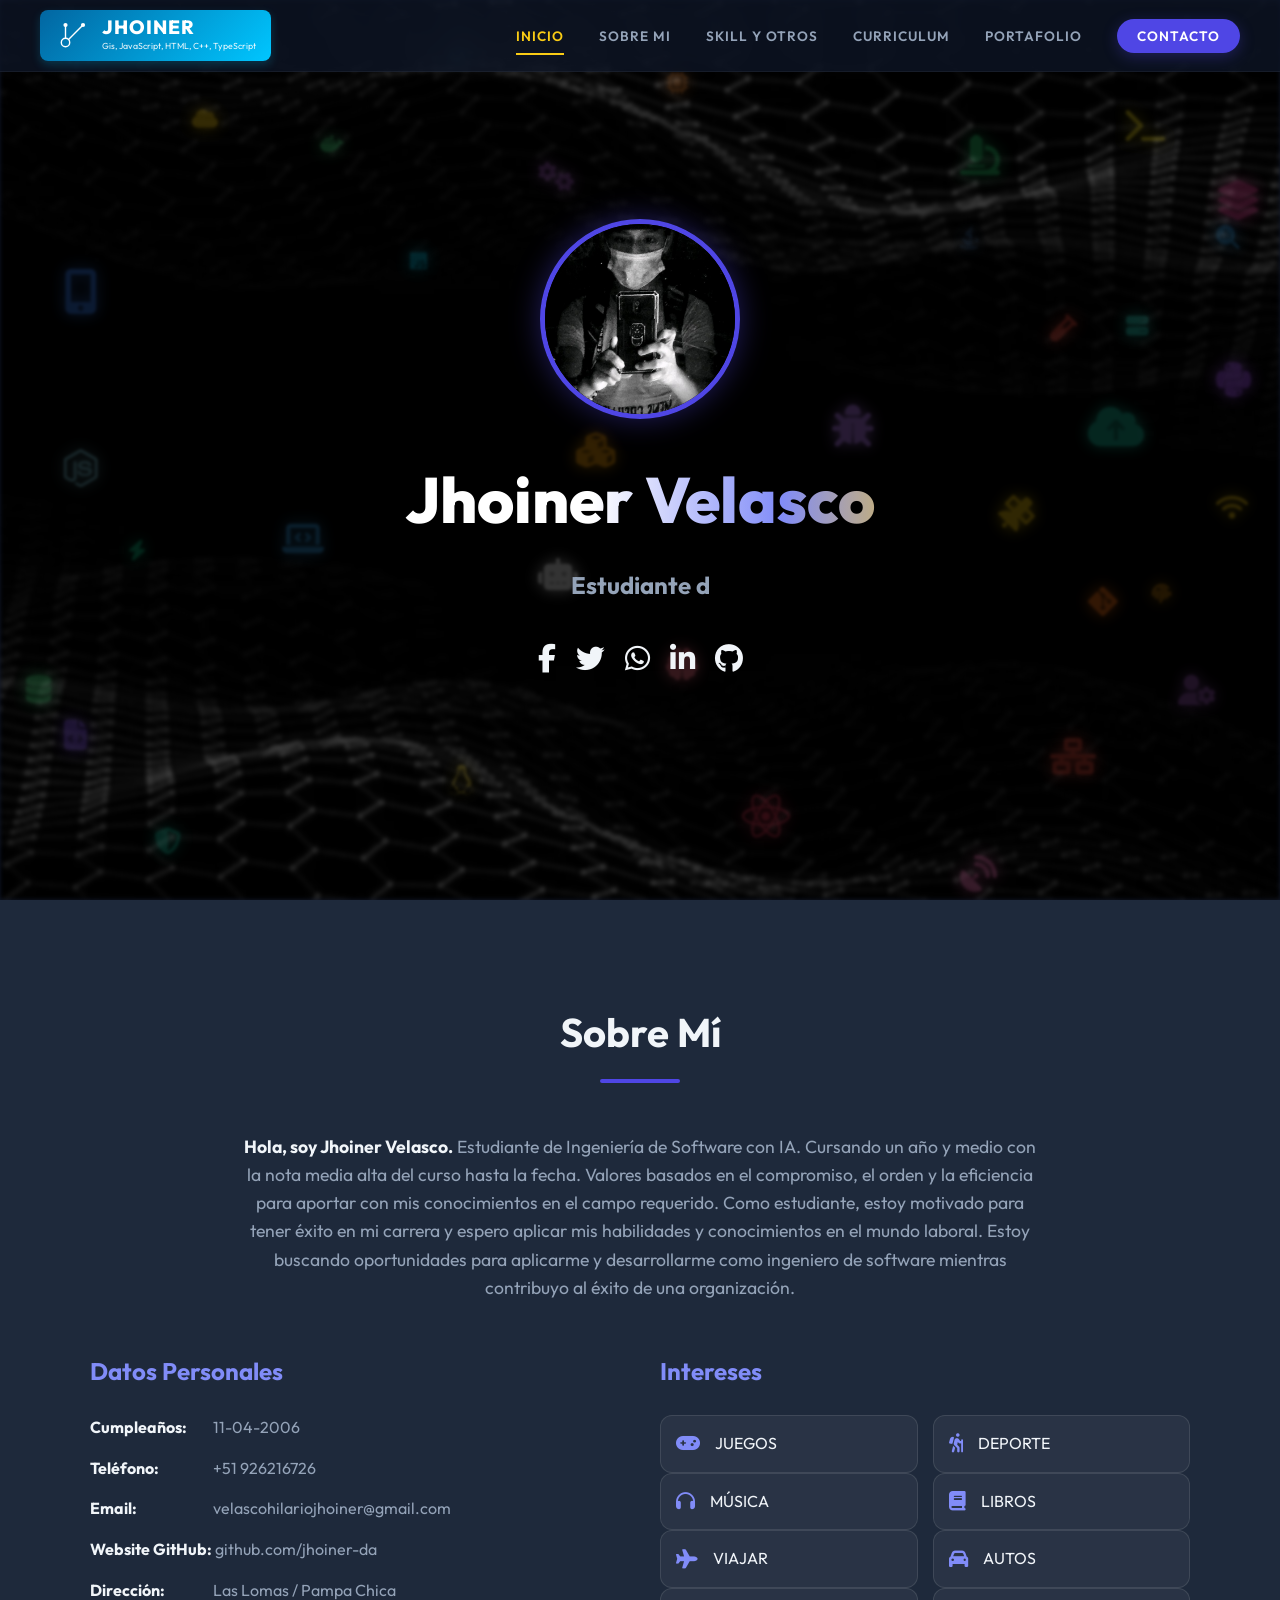
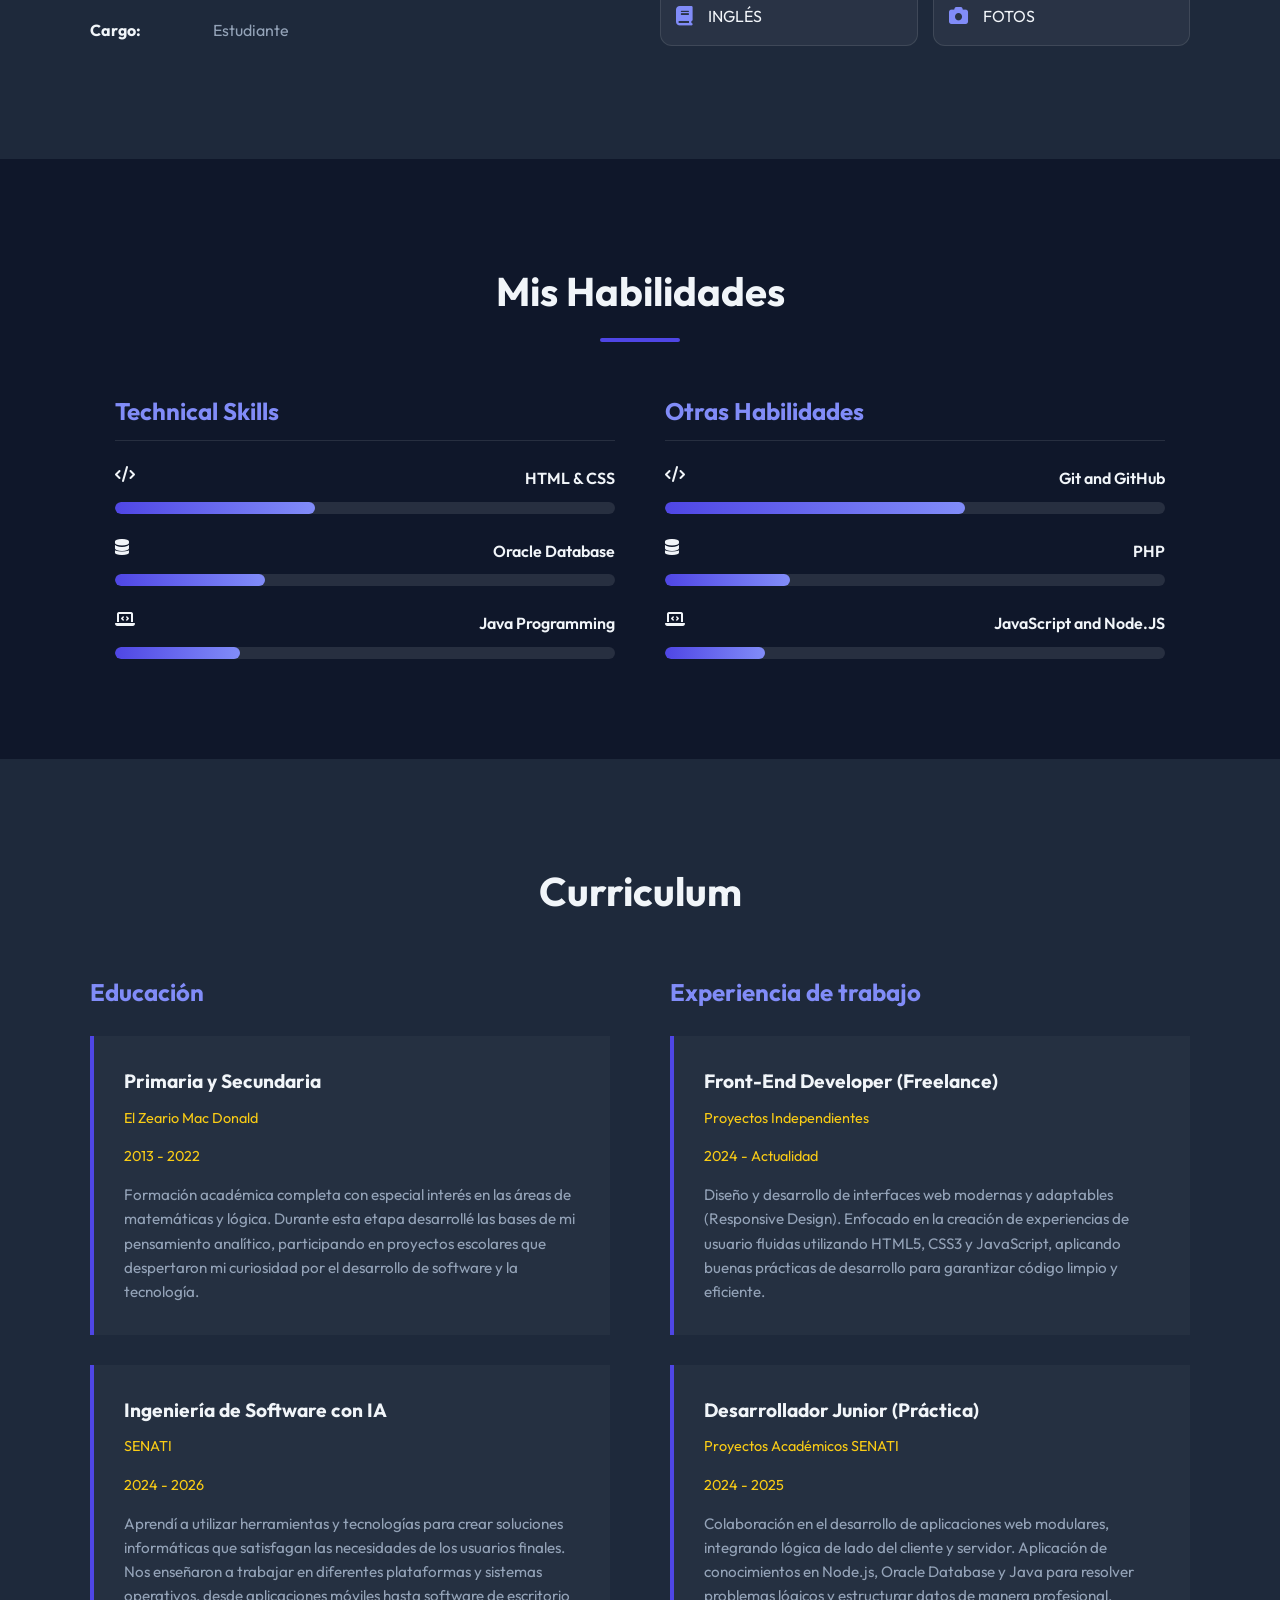
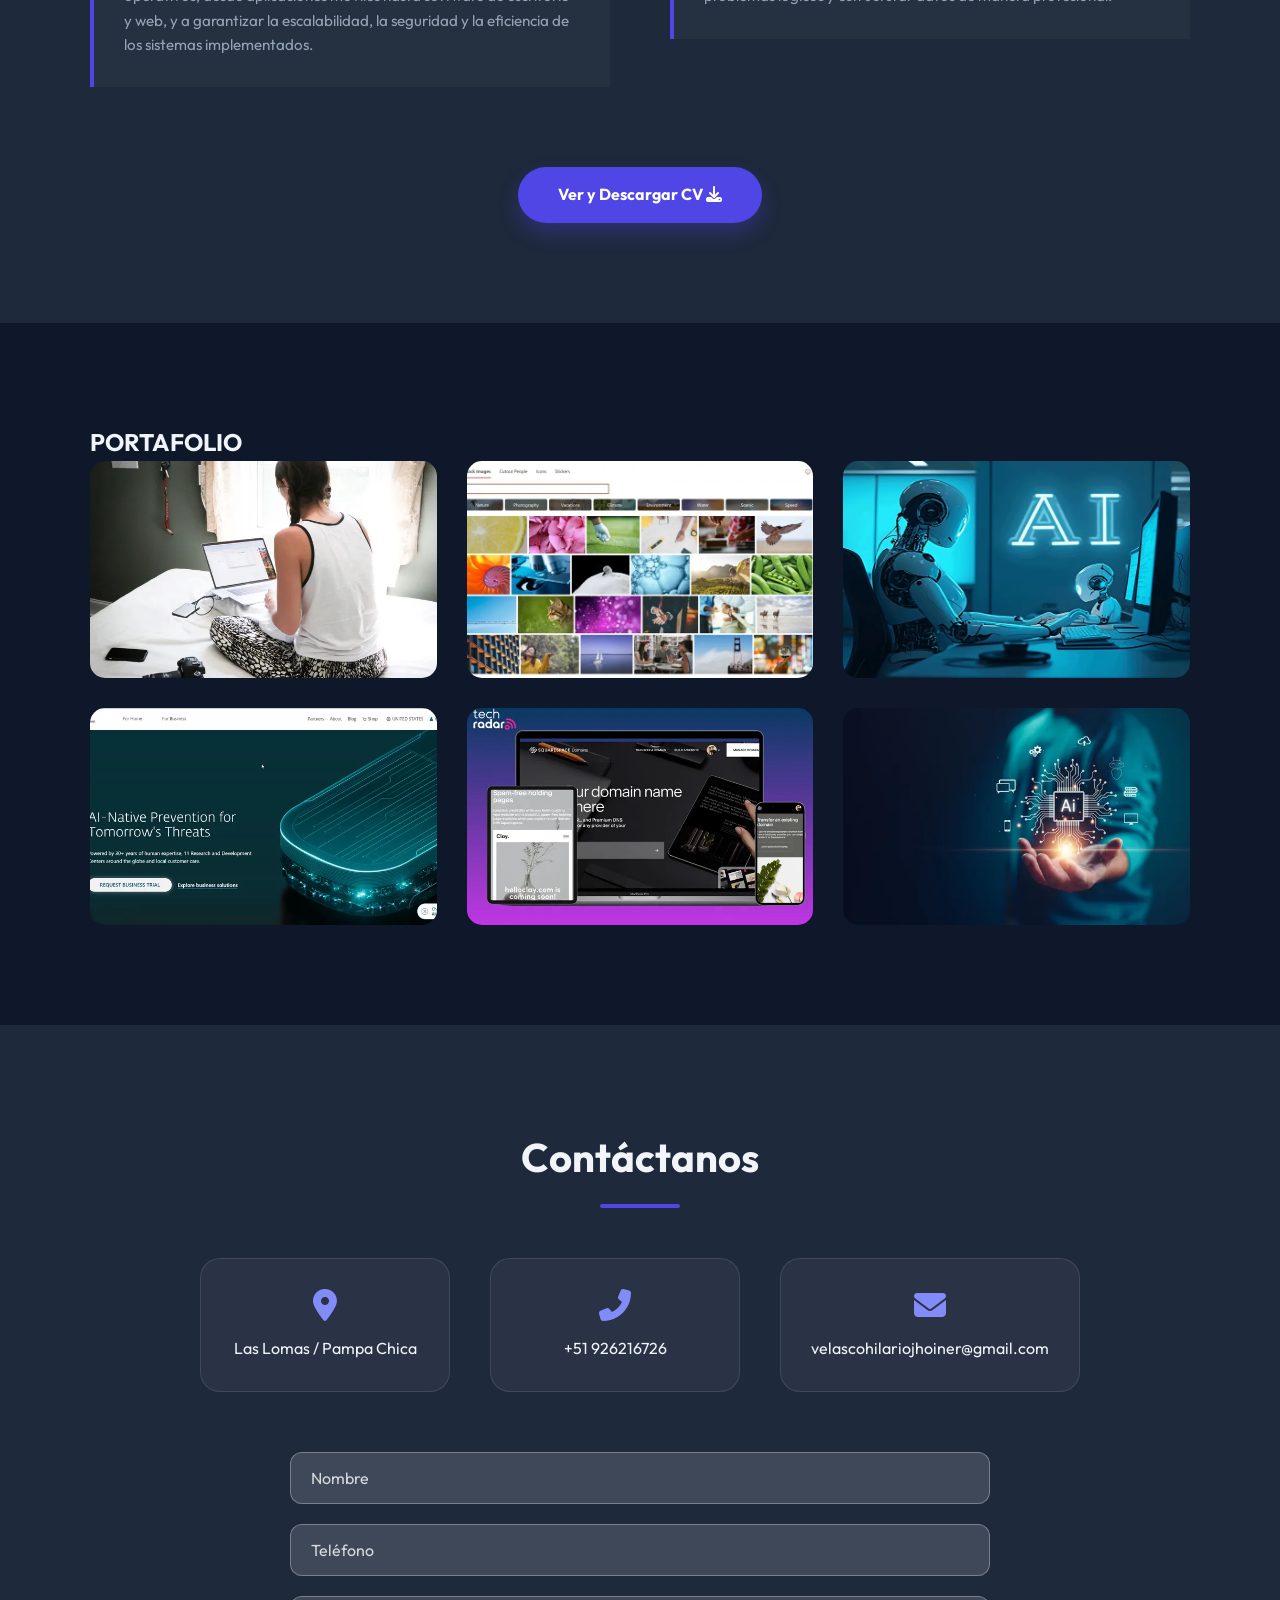
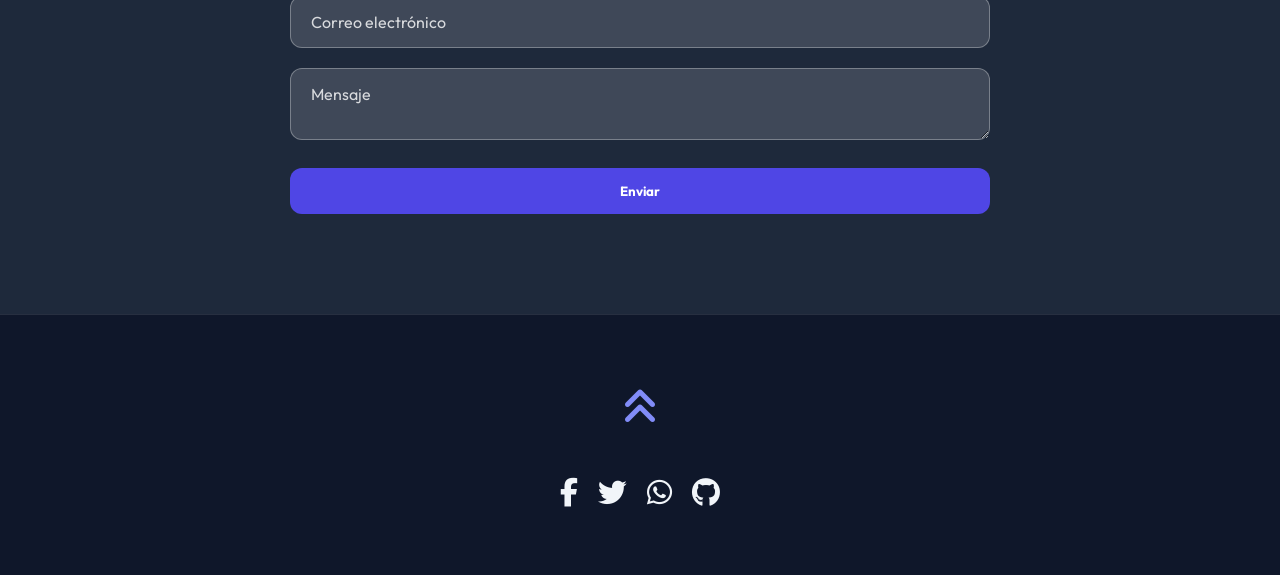
==== commit 49e06664: "UI: Ajuste final de iconos (lado derecho) y corrección de cursor en typewriter" ====
--- a/index.html
+++ b/index.html
@@ -88,6 +88,13 @@
         <i class="fa-solid fa-layer-group"></i>
         <i class="fa-solid fa-file-code"></i>
         <i class="fa-solid fa-cubes"></i>
+        <i class="fa-solid fa-microscope"></i>
+        <i class="fa-solid fa-vial"></i>
+        <i class="fa-solid fa-satellite"></i>
+        <i class="fa-solid fa-user-gear"></i>
+        <i class="fa-solid fa-magnifying-glass-chart"></i>
+        <i class="fa-solid fa-cloud-arrow-up"></i>
+        <i class="fa-solid fa-fingerprint"></i>
     </div>
     <div class="contenido-banner">
         <div class="contenedor-img">
--- a/css/estilo.css
+++ b/css/estilo.css
@@ -295,6 +295,16 @@
 .bg-icons i:nth-child(28) { top: 20%; left: 95%; color: #ec4899; text-shadow: 0 0 15px #ec4899; font-size: 2.5rem; }
 .bg-icons i:nth-child(29) { top: 80%; left: 5%; color: #8b5cf6; text-shadow: 0 0 15px #8b5cf6; font-size: 1.9rem; }
 .bg-icons i:nth-child(30) { top: 48%; left: 45%; color: #f59e0b; text-shadow: 0 0 15px #f59e0b; font-size: 2.2rem; }
+.bg-icons i:nth-child(31) { top: 15%; left: 75%; color: #2ecc71; text-shadow: 0 0 15px #2ecc71; font-size: 2.5rem; }
+.bg-icons i:nth-child(32) { top: 35%; left: 82%; color: #e74c3c; text-shadow: 0 0 15px #e74c3c; font-size: 1.7rem; }
+.bg-icons i:nth-child(33) { top: 55%; left: 78%; color: #f1c40f; text-shadow: 0 0 15px #f1c40f; font-size: 2.3rem; }
+.bg-icons i:nth-child(34) { top: 75%; left: 92%; color: #9b59b6; text-shadow: 0 0 15px #9b59b6; font-size: 1.9rem; }
+.bg-icons i:nth-child(35) { top: 25%; left: 95%; color: #3498db; text-shadow: 0 0 15px #3498db; font-size: 1.5rem; }
+.bg-icons i:nth-child(36) { top: 45%; left: 85%; color: #1abc9c; text-shadow: 0 0 15px #1abc9c; font-size: 2.8rem; }
+.bg-icons i:nth-child(37) { top: 65%; left: 90%; color: #f39c12; text-shadow: 0 0 15px #f39c12; font-size: 1.2rem; }
+.bg-icons i:nth-child(38) { top: 5%; left: 85%; color: #ff5e57; text-shadow: 0 0 15px #ff5e57; font-size: 2rem; }
+.bg-icons i:nth-child(39) { top: 85%; left: 75%; color: #485ef4; text-shadow: 0 0 15px #485ef4; font-size: 1.4rem; }
+.bg-icons i:nth-child(40) { top: 50%; left: 95%; color: #00d8d6; text-shadow: 0 0 15px #00d8d6; font-size: 2.1rem; }
 
 @keyframes float {
     0% { transform: translateY(0) rotate(0deg); opacity: 0; }
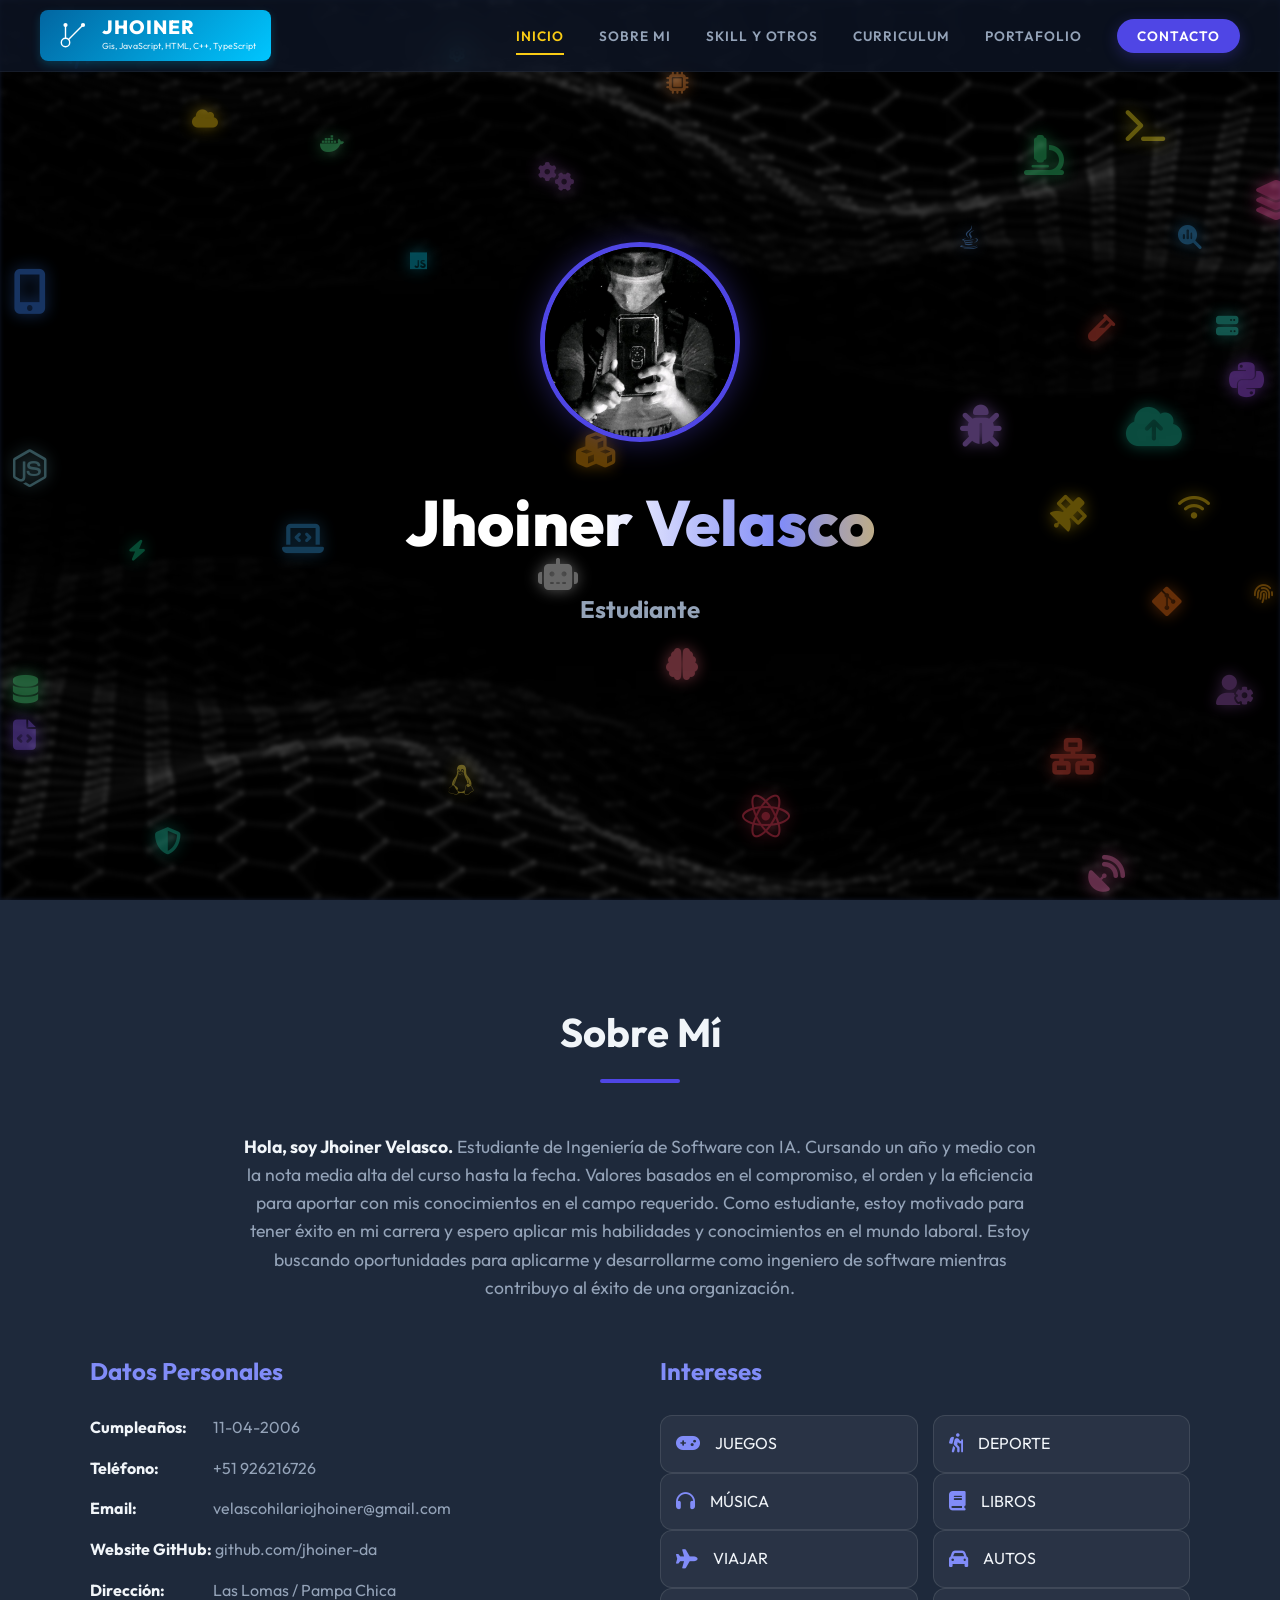
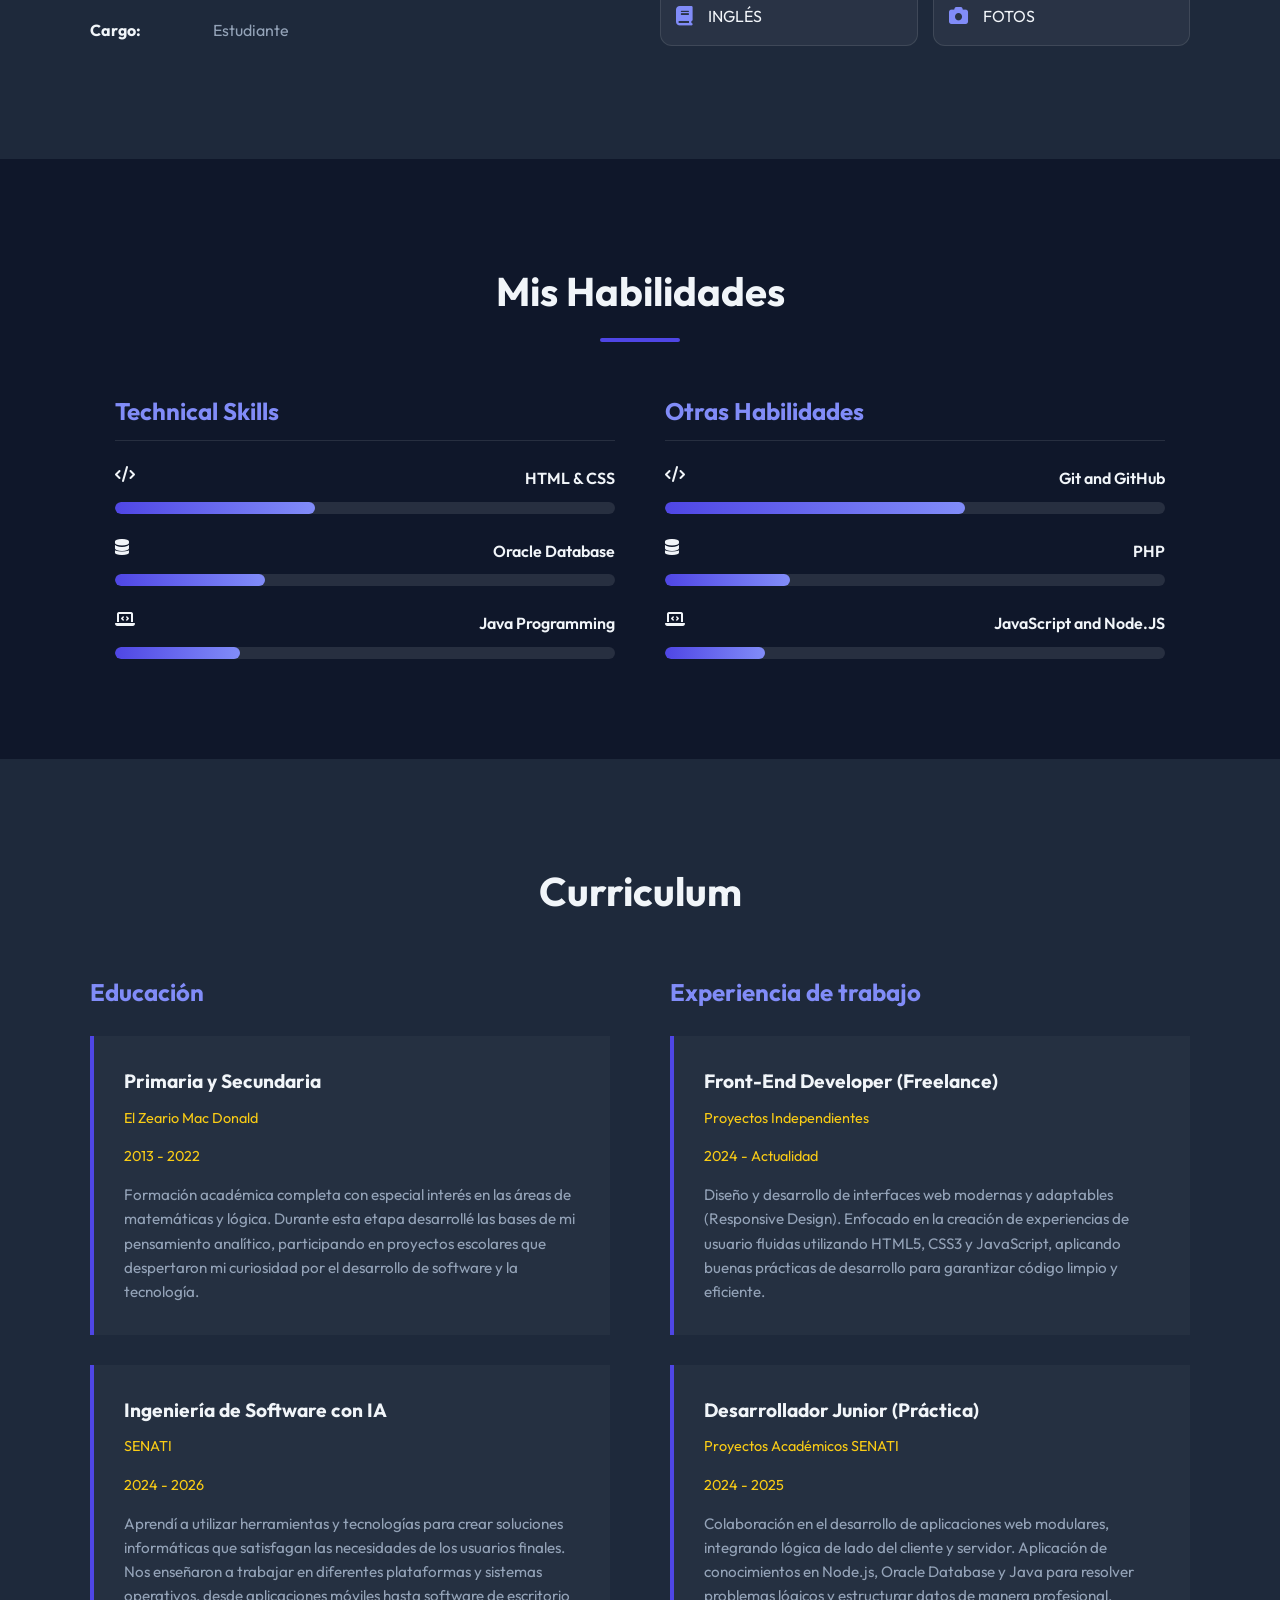
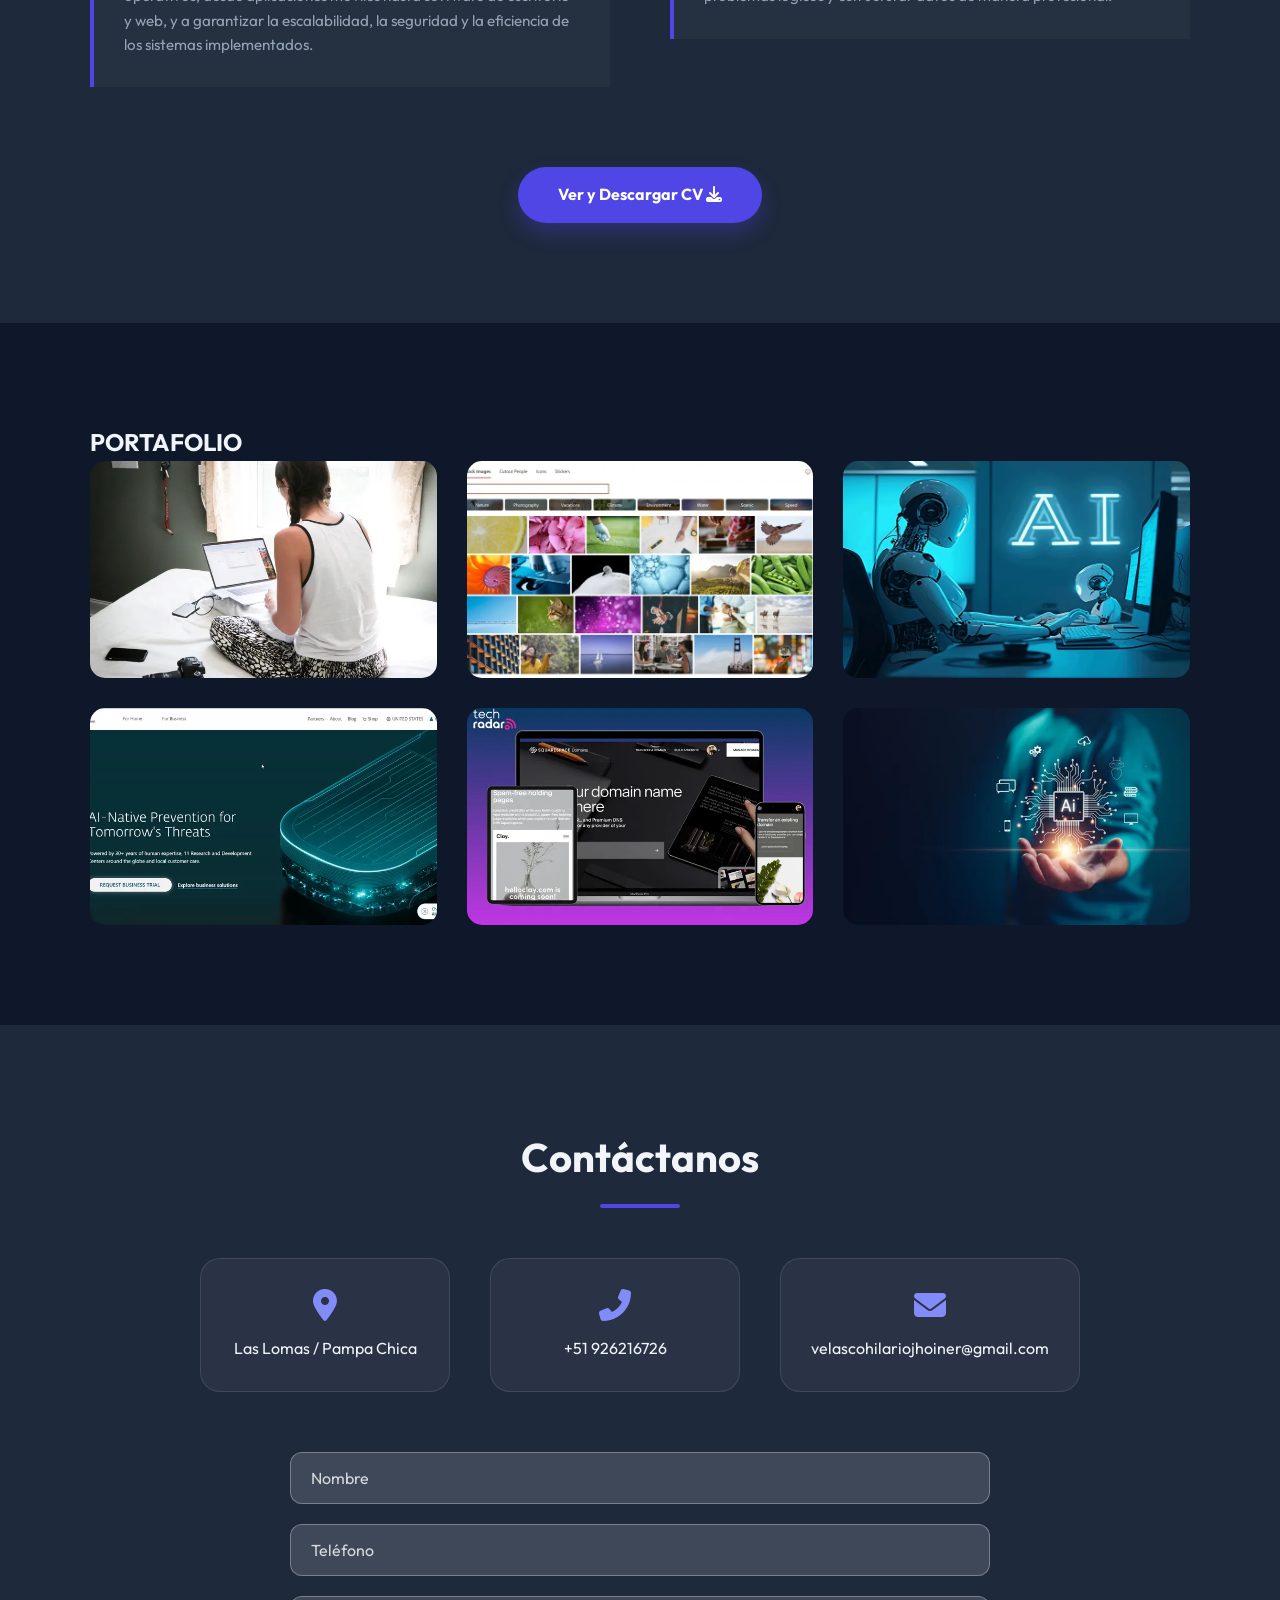
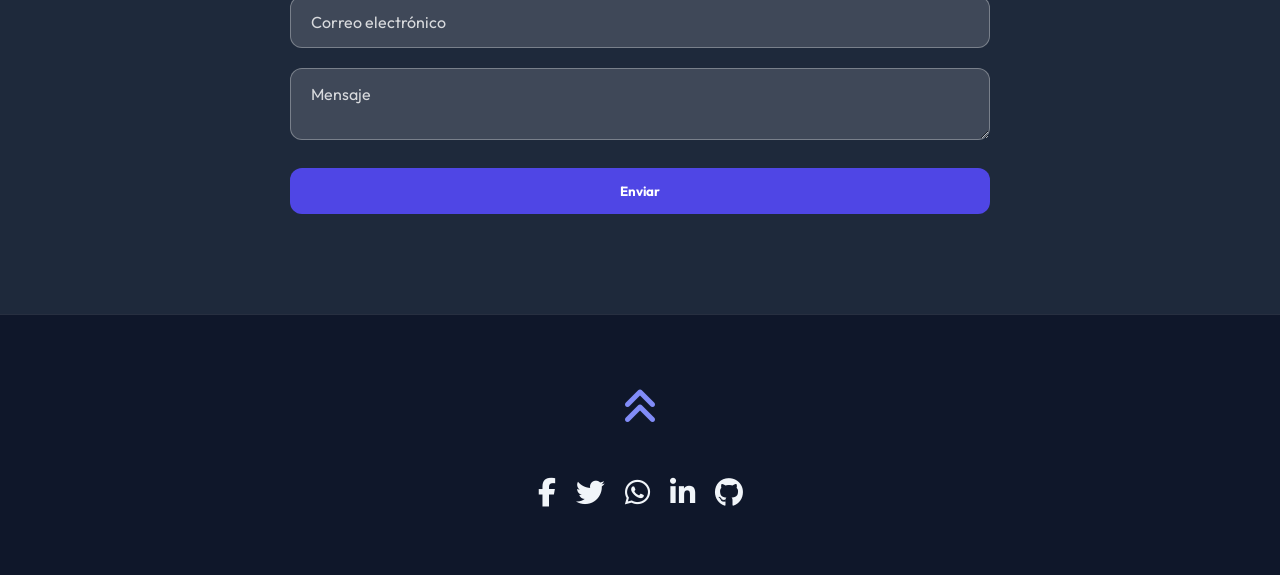
==== commit 422a3b4a: "UI: Limpieza de banner y unificación de redes sociales en el footer" ====
--- a/index.html
+++ b/index.html
@@ -102,13 +102,6 @@
         </div>
         <h1>Jhoiner Velasco</h1>
         <h2 id="typewriter"></h2>
-        <div class="redes">
-            <a href="#"><i class="fa-brands fa-facebook-f"></i></a>
-            <a href="#"><i class="fa-brands fa-twitter"></i></a>
-            <a href="#"><i class="fa-brands fa-whatsapp"></i></a>
-            <a href="#"><i class="fa-brands fa-linkedin-in"></i></a>
-            <a href="#"><i class="fa-brands fa-github"></i></a>
-        </div>
     </div>
 </section>
 
@@ -347,6 +340,7 @@
         <a href="#"><i class="fa-brands fa-facebook-f"></i></a>
         <a href="#"><i class="fa-brands fa-twitter"></i></a>
         <a href="#"><i class="fa-brands fa-whatsapp"></i></a>
+        <a href="#"><i class="fa-brands fa-linkedin-in"></i></a>
         <a href="#"><i class="fa-brands fa-github"></i></a>
     </div>
 </footer>
--- a/css/estilo.css
+++ b/css/estilo.css
@@ -243,7 +243,6 @@
     z-index: 10;
 }
 
-/* Iconos Flotantes de Fondo */
 .bg-icons {
     position: absolute;
     top: 0;
@@ -251,24 +250,23 @@
     width: 100%;
     height: 100%;
     overflow: hidden;
-    z-index: -1;
+    z-index: 1; /* Poner encima del fondo pero debajo del texto */
     pointer-events: none;
 }
 
 .bg-icons i {
     position: absolute;
-    opacity: 0.2;
+    opacity: 0.4; /* Mucho más visible */
     font-size: 2.5rem;
-    animation: float 25s infinite linear;
-    filter: blur(1.5px);
-    transition: var(--transition);
-}
-
-/* Colores y posiciones para 30+ iconos */
+    animation: float 12s infinite ease-in-out;
+    filter: none; /* Eliminar blur para que se vean nítidos */
+    transition: var(--transition);
+}
+
 .bg-icons i:nth-child(1) { top: 5%; left: 5%; color: #2563eb; text-shadow: 0 0 15px #2563eb; font-size: 1.5rem; }
 .bg-icons i:nth-child(2) { top: 12%; left: 88%; color: #f7df1e; text-shadow: 0 0 15px #f7df1e; font-size: 2.2rem; animation-delay: -5s; }
-.bg-icons i:nth-child(3) { top: 75%; left: 2%; color: #4ade80; text-shadow: 0 0 15px #4ade80; font-size: 1.8rem; animation-delay: -10s; }
-.bg-icons i:nth-child(4) { top: 40%; left: 95%; color: #a855f7; text-shadow: 0 0 15px #a855f7; font-size: 2.5rem; animation-delay: -15s; }
+.bg-icons i:nth-child(3) { top: 75%; left: 1%; color: #4ade80; text-shadow: 0 0 15px #4ade80; font-size: 1.8rem; animation-delay: -10s; }
+.bg-icons i:nth-child(4) { top: 40%; left: 96%; color: #a855f7; text-shadow: 0 0 15px #a855f7; font-size: 2.5rem; animation-delay: -15s; }
 .bg-icons i:nth-child(5) { top: 28%; left: 32%; color: #06b6d4; text-shadow: 0 0 15px #06b6d4; font-size: 1.2rem; animation-delay: -3s; }
 .bg-icons i:nth-child(6) { top: 88%; left: 58%; color: #f43f5e; text-shadow: 0 0 15px #f43f5e; font-size: 3rem; animation-delay: -8s; }
 .bg-icons i:nth-child(7) { top: 8%; left: 52%; color: #fb923c; text-shadow: 0 0 15px #fb923c; font-size: 1.4rem; animation-delay: -12s; }
@@ -279,38 +277,37 @@
 .bg-icons i:nth-child(12) { top: 58%; left: 22%; color: #3498db; text-shadow: 0 0 15px #3498db; font-size: 2.1rem; animation-delay: -2s; }
 .bg-icons i:nth-child(13) { top: 12%; left: 15%; color: #f1c40f; text-shadow: 0 0 15px #f1c40f; font-size: 1.3rem; animation-delay: -14s; }
 .bg-icons i:nth-child(14) { top: 92%; left: 12%; color: #1abc9c; text-shadow: 0 0 15px #1abc9c; font-size: 1.7rem; animation-delay: -9s; }
-.bg-icons i:nth-child(15) { top: 50%; left: 5%; color: #82ccdd; text-shadow: 0 0 15px #82ccdd; font-size: 2.4rem; }
+.bg-icons i:nth-child(15) { top: 50%; left: 1%; color: #82ccdd; text-shadow: 0 0 15px #82ccdd; font-size: 2.4rem; }
 .bg-icons i:nth-child(16) { top: 25%; left: 75%; color: #60a5fa; text-shadow: 0 0 15px #60a5fa; font-size: 1.5rem; }
-.bg-icons i:nth-child(17) { top: 65%; left: 85%; color: #f97316; text-shadow: 0 0 15px #f97316; font-size: 2.1rem; }
+.bg-icons i:nth-child(17) { top: 65%; left: 90%; color: #f97316; text-shadow: 0 0 15px #f97316; font-size: 2.1rem; }
 .bg-icons i:nth-child(18) { top: 15%; left: 25%; color: #4ade80; text-shadow: 0 0 15px #4ade80; font-size: 1.2rem; }
 .bg-icons i:nth-child(19) { top: 85%; left: 35%; color: #fde047; text-shadow: 0 0 15px #fde047; font-size: 1.9rem; }
-.bg-icons i:nth-child(20) { top: 45%; left: 65%; color: #c084fc; text-shadow: 0 0 15px #c084fc; font-size: 2.6rem; }
-.bg-icons i:nth-child(21) { top: 35%; left: 88%; color: #2dd4bf; text-shadow: 0 0 15px #2dd4bf; font-size: 1.4rem; }
+.bg-icons i:nth-child(20) { top: 45%; left: 75%; color: #c084fc; text-shadow: 0 0 15px #c084fc; font-size: 2.6rem; }
+.bg-icons i:nth-child(21) { top: 35%; left: 95%; color: #2dd4bf; text-shadow: 0 0 15px #2dd4bf; font-size: 1.4rem; }
 .bg-icons i:nth-child(22) { top: 72%; left: 52%; color: #fb7185; text-shadow: 0 0 15px #fb7185; font-size: 2rem; }
 .bg-icons i:nth-child(23) { top: 5%; left: 35%; color: #67e8f9; text-shadow: 0 0 15px #67e8f9; font-size: 1.1rem; }
-.bg-icons i:nth-child(24) { top: 95%; left: 75%; color: #f472b6; text-shadow: 0 0 15px #f472b6; font-size: 2.3rem; }
-.bg-icons i:nth-child(25) { top: 55%; left: 95%; color: #facc15; text-shadow: 0 0 15px #facc15; font-size: 1.6rem; }
-.bg-icons i:nth-child(26) { top: 30%; left: 5%; color: #3b82f6; text-shadow: 0 0 15px #3b82f6; font-size: 2.8rem; }
+.bg-icons i:nth-child(24) { top: 95%; left: 85%; color: #f472b6; text-shadow: 0 0 15px #f472b6; font-size: 2.3rem; }
+.bg-icons i:nth-child(25) { top: 55%; left: 92%; color: #facc15; text-shadow: 0 0 15px #facc15; font-size: 1.6rem; }
+.bg-icons i:nth-child(26) { top: 30%; left: 1%; color: #3b82f6; text-shadow: 0 0 15px #3b82f6; font-size: 2.8rem; }
 .bg-icons i:nth-child(27) { top: 60%; left: 10%; color: #10b981; text-shadow: 0 0 15px #10b981; font-size: 1.3rem; }
-.bg-icons i:nth-child(28) { top: 20%; left: 95%; color: #ec4899; text-shadow: 0 0 15px #ec4899; font-size: 2.5rem; }
-.bg-icons i:nth-child(29) { top: 80%; left: 5%; color: #8b5cf6; text-shadow: 0 0 15px #8b5cf6; font-size: 1.9rem; }
+.bg-icons i:nth-child(28) { top: 20%; left: 98%; color: #ec4899; text-shadow: 0 0 15px #ec4899; font-size: 2.5rem; }
+.bg-icons i:nth-child(29) { top: 80%; left: 1%; color: #8b5cf6; text-shadow: 0 0 15px #8b5cf6; font-size: 1.9rem; }
 .bg-icons i:nth-child(30) { top: 48%; left: 45%; color: #f59e0b; text-shadow: 0 0 15px #f59e0b; font-size: 2.2rem; }
-.bg-icons i:nth-child(31) { top: 15%; left: 75%; color: #2ecc71; text-shadow: 0 0 15px #2ecc71; font-size: 2.5rem; }
-.bg-icons i:nth-child(32) { top: 35%; left: 82%; color: #e74c3c; text-shadow: 0 0 15px #e74c3c; font-size: 1.7rem; }
-.bg-icons i:nth-child(33) { top: 55%; left: 78%; color: #f1c40f; text-shadow: 0 0 15px #f1c40f; font-size: 2.3rem; }
-.bg-icons i:nth-child(34) { top: 75%; left: 92%; color: #9b59b6; text-shadow: 0 0 15px #9b59b6; font-size: 1.9rem; }
-.bg-icons i:nth-child(35) { top: 25%; left: 95%; color: #3498db; text-shadow: 0 0 15px #3498db; font-size: 1.5rem; }
-.bg-icons i:nth-child(36) { top: 45%; left: 85%; color: #1abc9c; text-shadow: 0 0 15px #1abc9c; font-size: 2.8rem; }
-.bg-icons i:nth-child(37) { top: 65%; left: 90%; color: #f39c12; text-shadow: 0 0 15px #f39c12; font-size: 1.2rem; }
-.bg-icons i:nth-child(38) { top: 5%; left: 85%; color: #ff5e57; text-shadow: 0 0 15px #ff5e57; font-size: 2rem; }
-.bg-icons i:nth-child(39) { top: 85%; left: 75%; color: #485ef4; text-shadow: 0 0 15px #485ef4; font-size: 1.4rem; }
-.bg-icons i:nth-child(40) { top: 50%; left: 95%; color: #00d8d6; text-shadow: 0 0 15px #00d8d6; font-size: 2.1rem; }
+.bg-icons i:nth-child(31) { top: 15%; left: 80%; color: #2ecc71; text-shadow: 0 0 15px #2ecc71; font-size: 2.5rem; }
+.bg-icons i:nth-child(32) { top: 35%; left: 85%; color: #e74c3c; text-shadow: 0 0 15px #e74c3c; font-size: 1.7rem; }
+.bg-icons i:nth-child(33) { top: 55%; left: 82%; color: #f1c40f; text-shadow: 0 0 15px #f1c40f; font-size: 2.3rem; }
+.bg-icons i:nth-child(34) { top: 75%; left: 95%; color: #9b59b6; text-shadow: 0 0 15px #9b59b6; font-size: 1.9rem; }
+.bg-icons i:nth-child(35) { top: 25%; left: 92%; color: #3498db; text-shadow: 0 0 15px #3498db; font-size: 1.5rem; }
+.bg-icons i:nth-child(36) { top: 45%; left: 88%; color: #1abc9c; text-shadow: 0 0 15px #1abc9c; font-size: 2.8rem; }
+.bg-icons i:nth-child(37) { top: 65%; left: 98%; color: #f39c12; text-shadow: 0 0 15px #f39c12; font-size: 1.2rem; }
+.bg-icons i:nth-child(38) { top: 5%; left: 92%; color: #ff5e57; text-shadow: 0 0 15px #ff5e57; font-size: 2rem; }
+.bg-icons i:nth-child(39) { top: 85%; left: 80%; color: #485ef4; text-shadow: 0 0 15px #485ef4; font-size: 1.4rem; }
+.bg-icons i:nth-child(40) { top: 50%; left: 92%; color: #00d8d6; text-shadow: 0 0 15px #00d8d6; font-size: 2.1rem; }
 
 @keyframes float {
-    0% { transform: translateY(0) rotate(0deg); opacity: 0; }
-    20% { opacity: 0.2; }
-    80% { opacity: 0.2; }
-    100% { transform: translateY(-200px) rotate(360deg); opacity: 0; }
+    0% { transform: translateY(0) rotate(0deg); }
+    50% { transform: translateY(-40px) rotate(15deg); }
+    100% { transform: translateY(0) rotate(0deg); }
 }
 
 .contenedor-img {
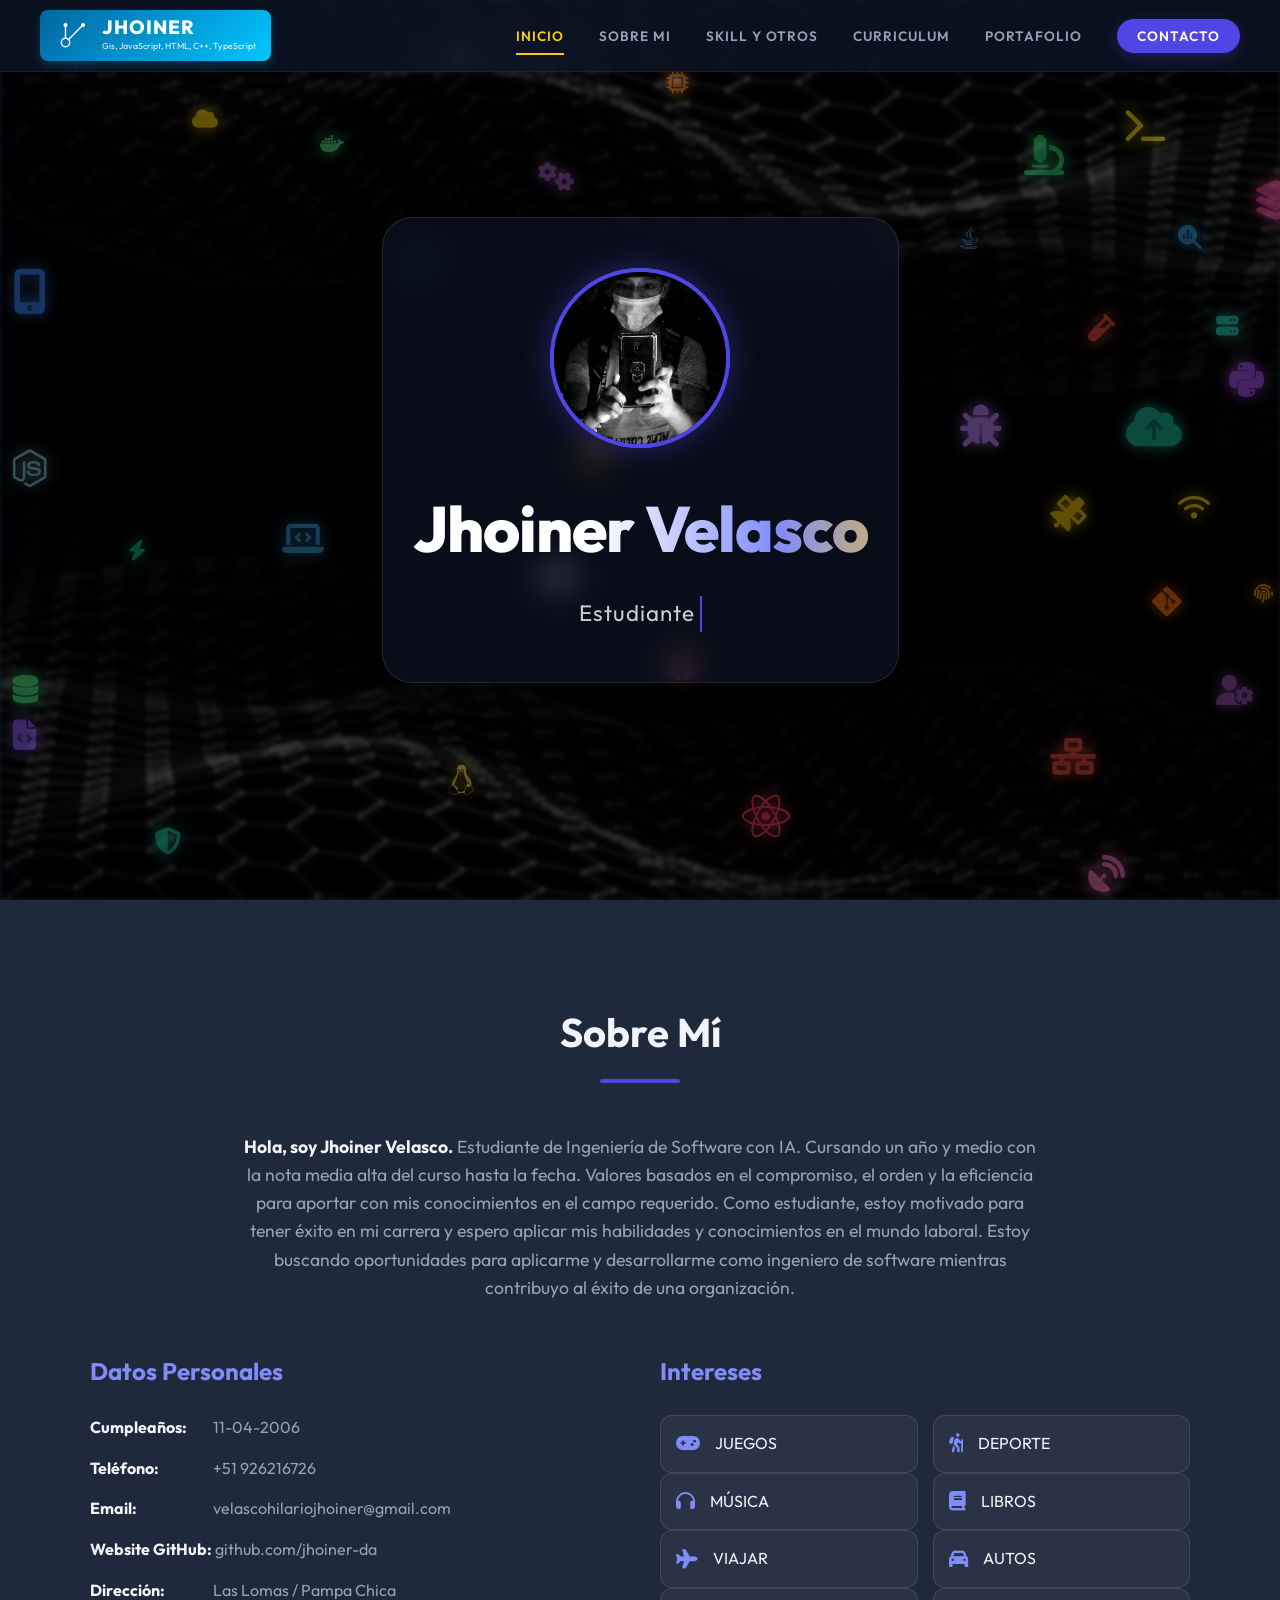
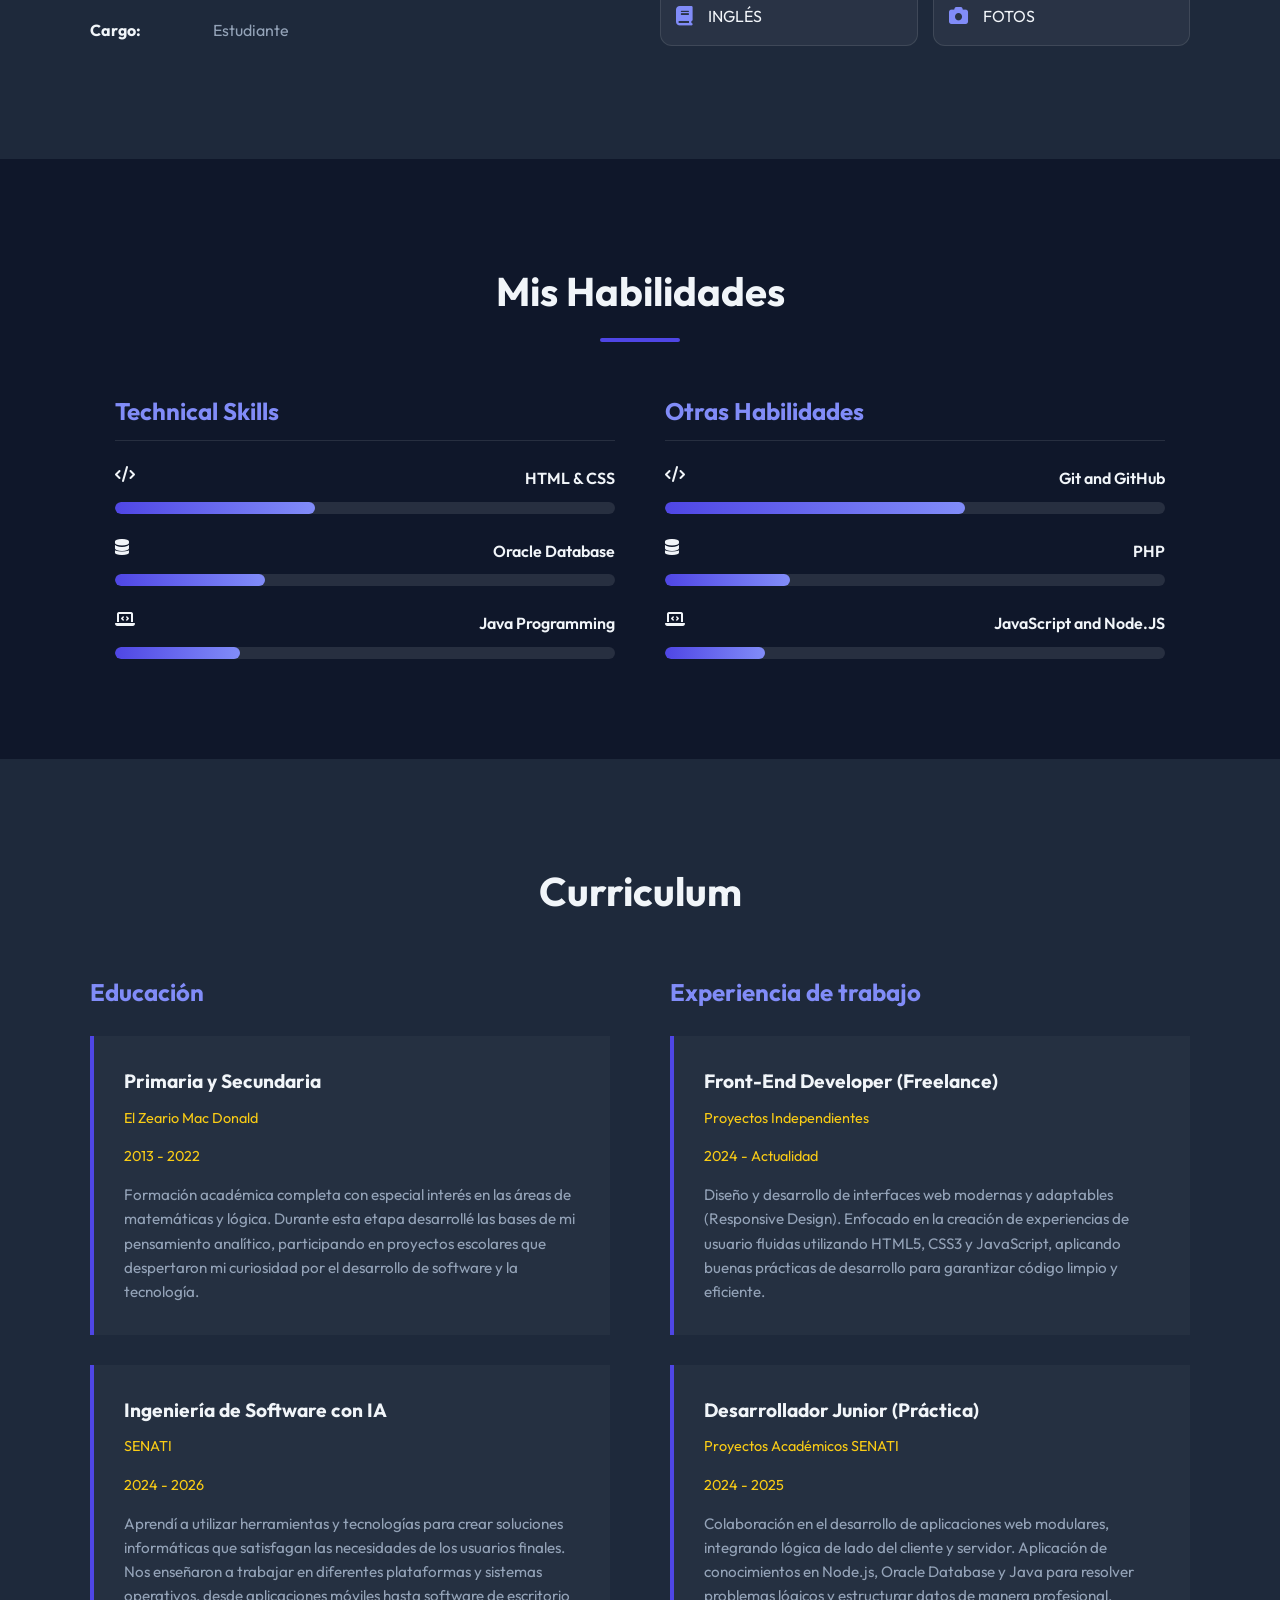
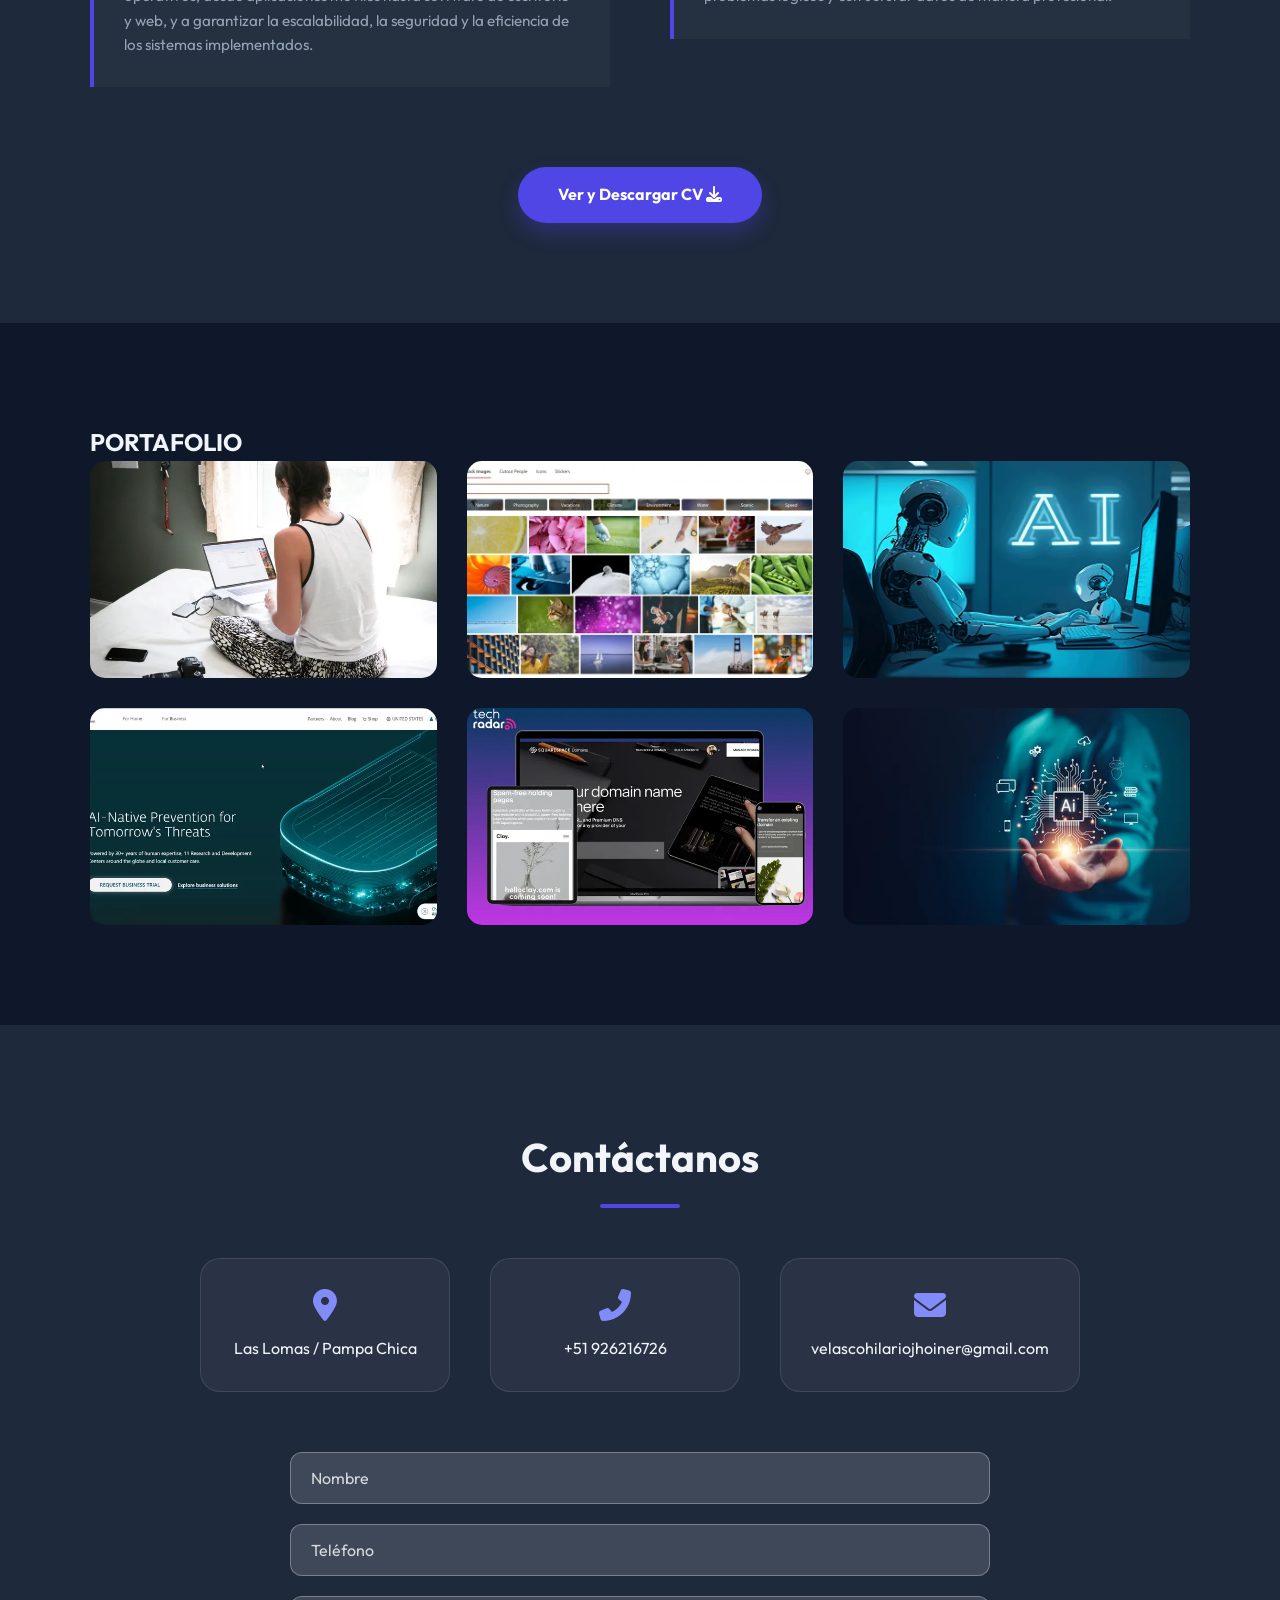
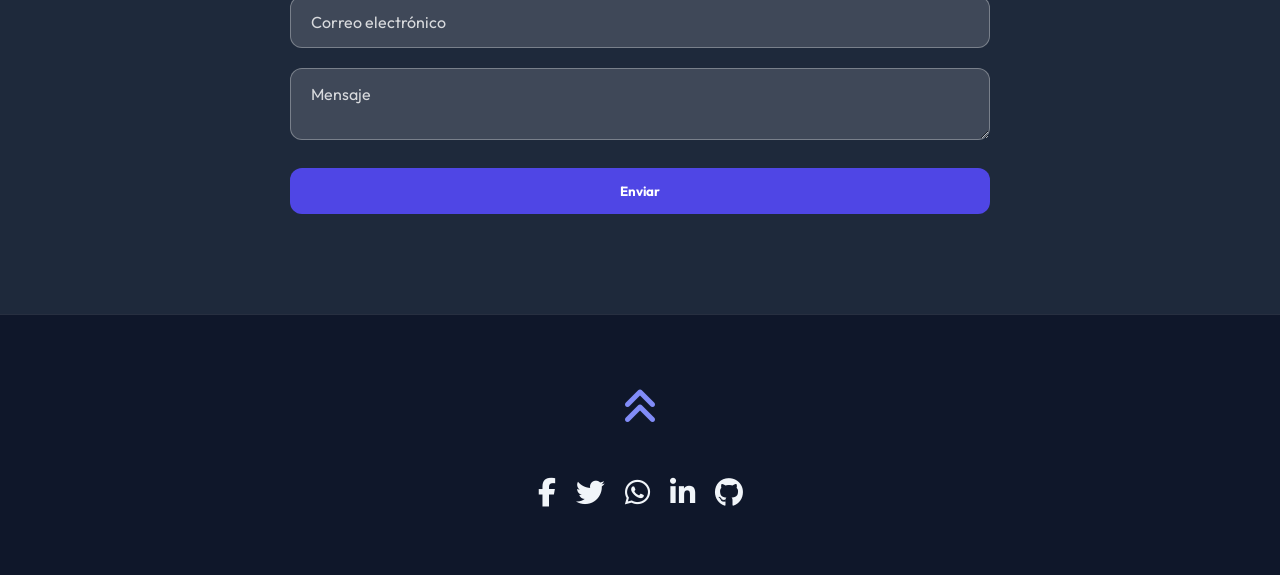
==== commit 99e8fb47: "UI: Rediseño Premium con Glassmorphism y Tipografía de Gradiente" ====
--- a/index.html
+++ b/index.html
@@ -97,11 +97,14 @@
         <i class="fa-solid fa-fingerprint"></i>
     </div>
     <div class="contenido-banner">
-        <div class="contenedor-img">
-            <img src="img/Imagen de WhatsApp 2025-03-13 a las 07.01.52_58d3484d.jpg" alt="Foto de perfil">
-        </div>
-        <h1>Jhoiner Velasco</h1>
-        <h2 id="typewriter"></h2>
+        <div class="glass-card">
+            <div class="contenedor-img">
+                <img src="img/Imagen de WhatsApp 2025-03-13 a las 07.01.52_58d3484d.jpg" alt="Foto de perfil">
+                <div class="pulse-ring"></div>
+            </div>
+            <h1>Jhoiner Velasco</h1>
+            <h2 id="typewriter"></h2>
+        </div>
     </div>
 </section>
 
--- a/css/estilo.css
+++ b/css/estilo.css
@@ -241,6 +241,18 @@
     text-align: center;
     animation: fadeIn 1s ease-out;
     z-index: 10;
+    max-width: 800px;
+}
+
+.glass-card {
+    background: rgba(15, 23, 42, 0.6);
+    backdrop-filter: blur(15px);
+    -webkit-backdrop-filter: blur(15px);
+    border: 1px solid rgba(255, 255, 255, 0.1);
+    padding: 50px 30px;
+    border-radius: 30px;
+    box-shadow: 0 25px 50px -12px rgba(0, 0, 0, 0.5);
+    margin: 0 20px;
 }
 
 .bg-icons {
@@ -311,18 +323,50 @@
 }
 
 .contenedor-img {
-    width: 200px;
-    height: 200px;
+    position: relative;
+    width: 180px;
+    height: 180px;
     margin: 0 auto 30px;
+    z-index: 2;
+}
+
+.contenedor-img img {
+    width: 100%;
+    height: 100%;
+    object-fit: cover;
     border-radius: 50%;
-    overflow: hidden;
-    border: 5px solid var(--primary);
+    border: 4px solid var(--primary);
     box-shadow: 0 0 30px rgba(79, 70, 229, 0.4);
-    animation: pulse 2s infinite ease-in-out;
-    position: relative;
     cursor: zoom-in;
-    transition: all 0.5s cubic-bezier(0.4, 0, 0.2, 1);
-    z-index: 1;
+    transition: transform 0.3s ease;
+}
+
+.pulse-ring {
+    position: absolute;
+    top: 50%;
+    left: 50%;
+    transform: translate(-50%, -50%);
+    width: 100%;
+    height: 100%;
+    border-radius: 50%;
+    border: 2px solid var(--primary);
+    animation: pulse-ring 2s infinite ease-out;
+    z-index: -1;
+}
+
+@keyframes pulse-ring {
+    0% { width: 100%; height: 100%; opacity: 1; }
+    100% { width: 150%; height: 150%; opacity: 0; }
+}
+
+.glass-card h1 {
+    font-size: clamp(2.5rem, 5vw, 3.8rem);
+    font-weight: 800;
+    margin-bottom: 10px;
+    background: linear-gradient(to right, #60a5fa, #a855f7, #f472b6);
+    -webkit-background-clip: text;
+    -webkit-text-fill-color: transparent;
+    letter-spacing: -1px;
 }
 
 /* Estado de Zoom */
@@ -403,9 +447,20 @@
 }
 
 .inicio h2 {
-    font-size: 1.5rem;
-    color: var(--text-dim);
-    margin-bottom: 30px;
+    font-size: 1.4rem;
+    font-weight: 400;
+    color: rgba(255, 255, 255, 0.8);
+    letter-spacing: 1px;
+    min-height: 1.5em;
+    border-right: 2px solid var(--primary);
+    display: inline-block;
+    padding-right: 5px;
+    animation: blink-cursor 0.75s step-end infinite;
+}
+
+@keyframes blink-cursor {
+    from, to { border-color: transparent }
+    50% { border-color: var(--primary) }
 }
 
 .redes {
